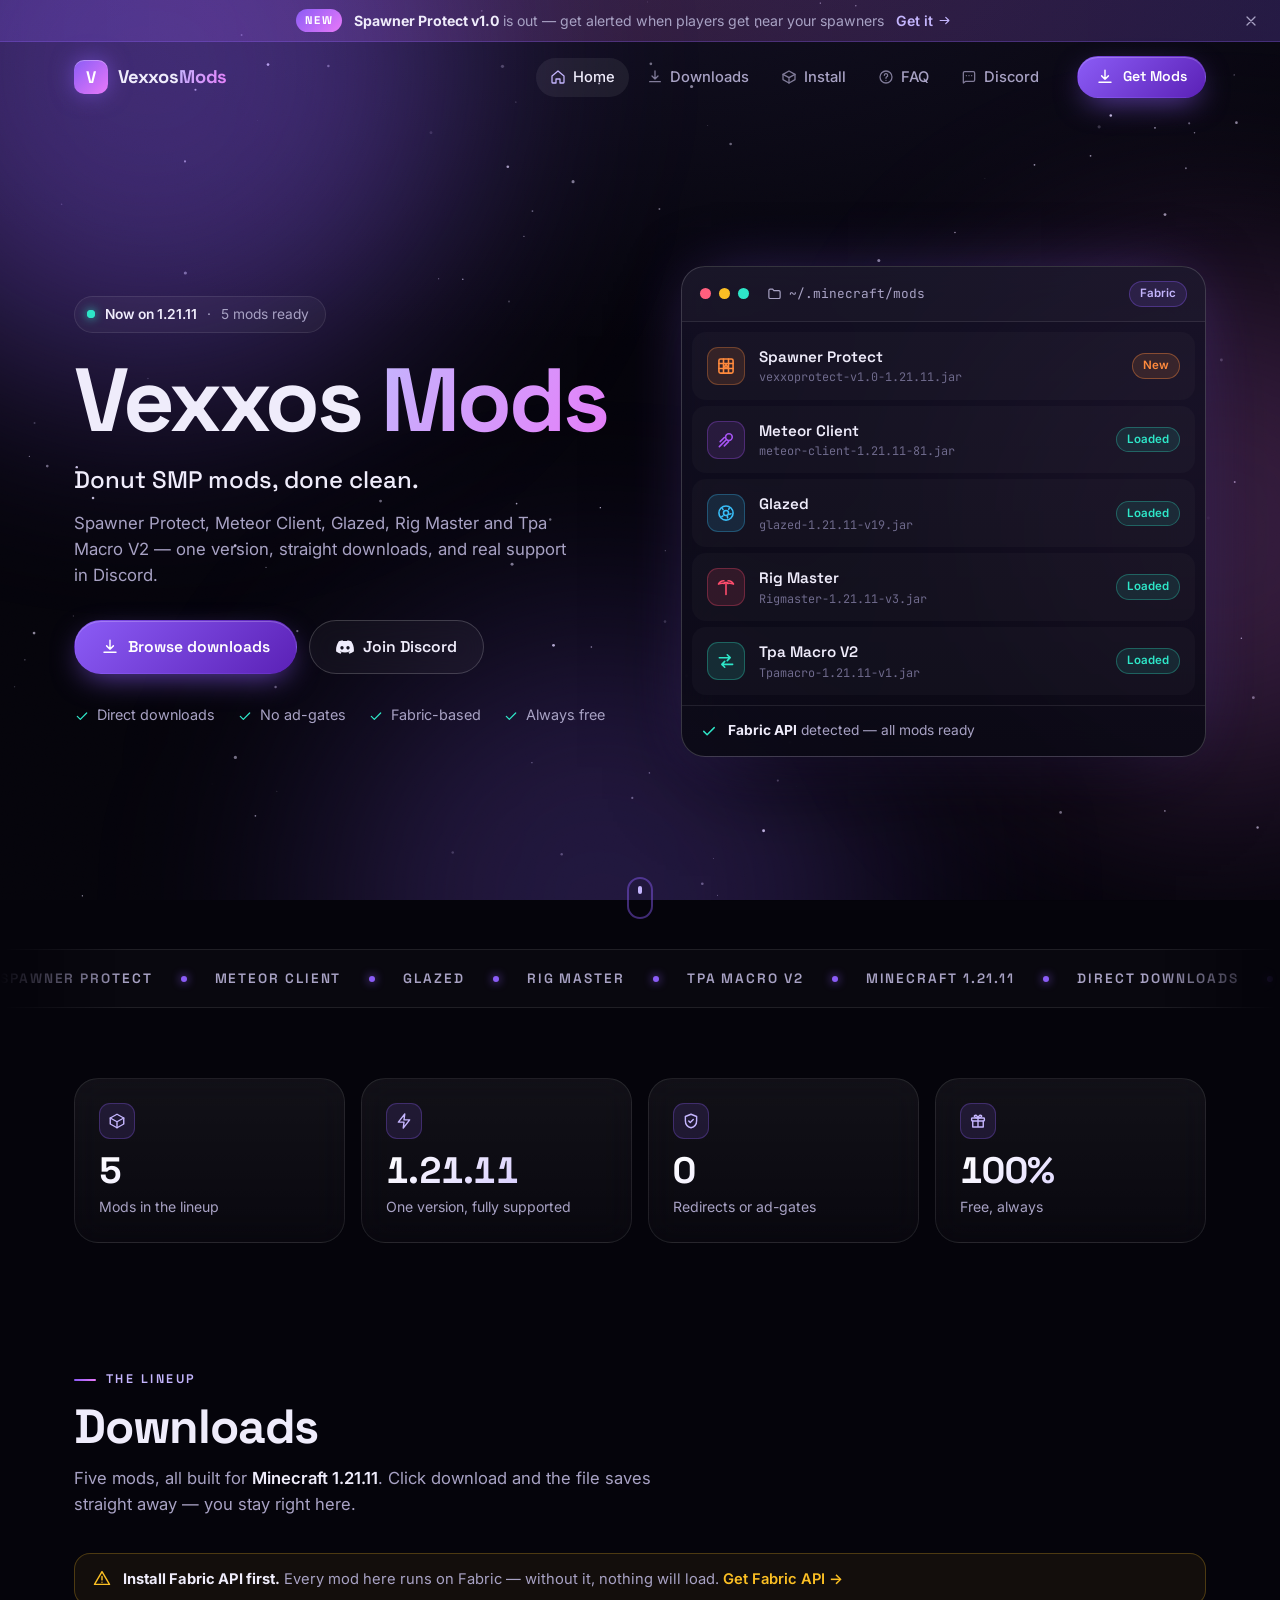
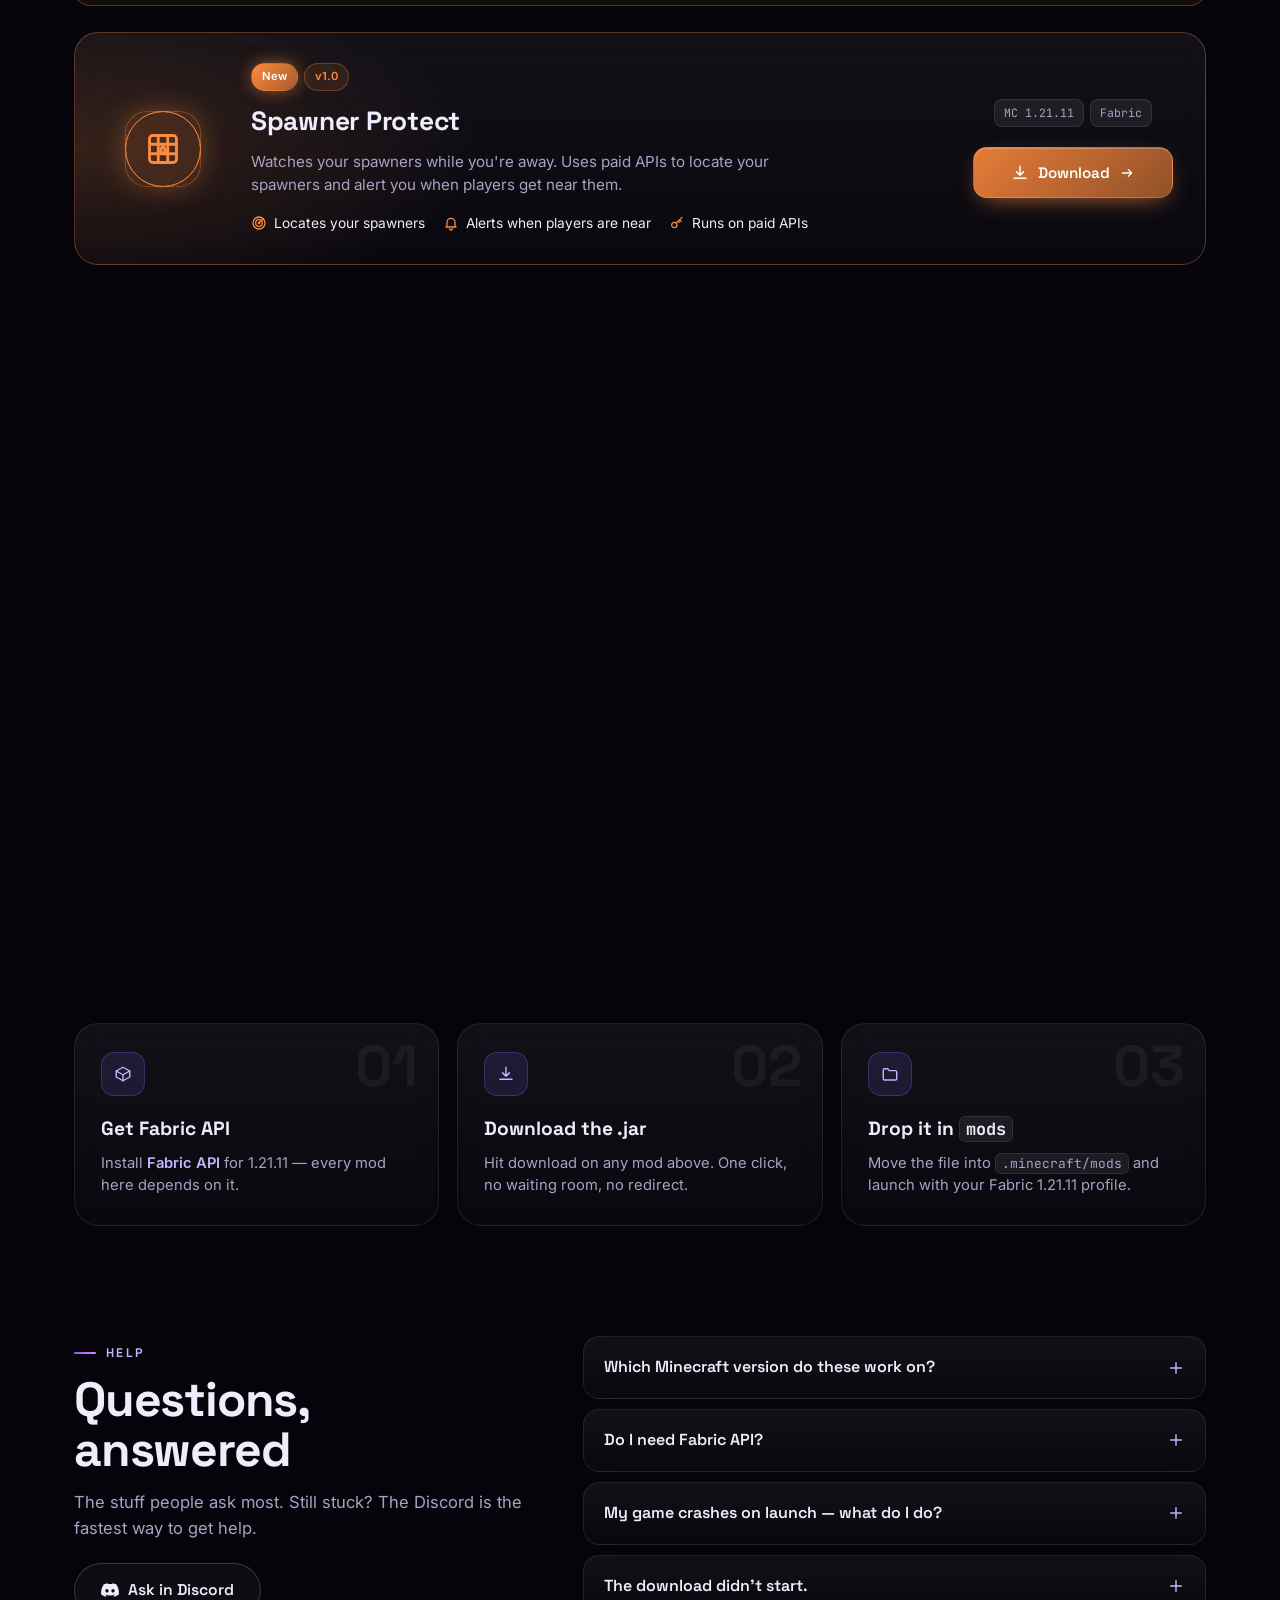
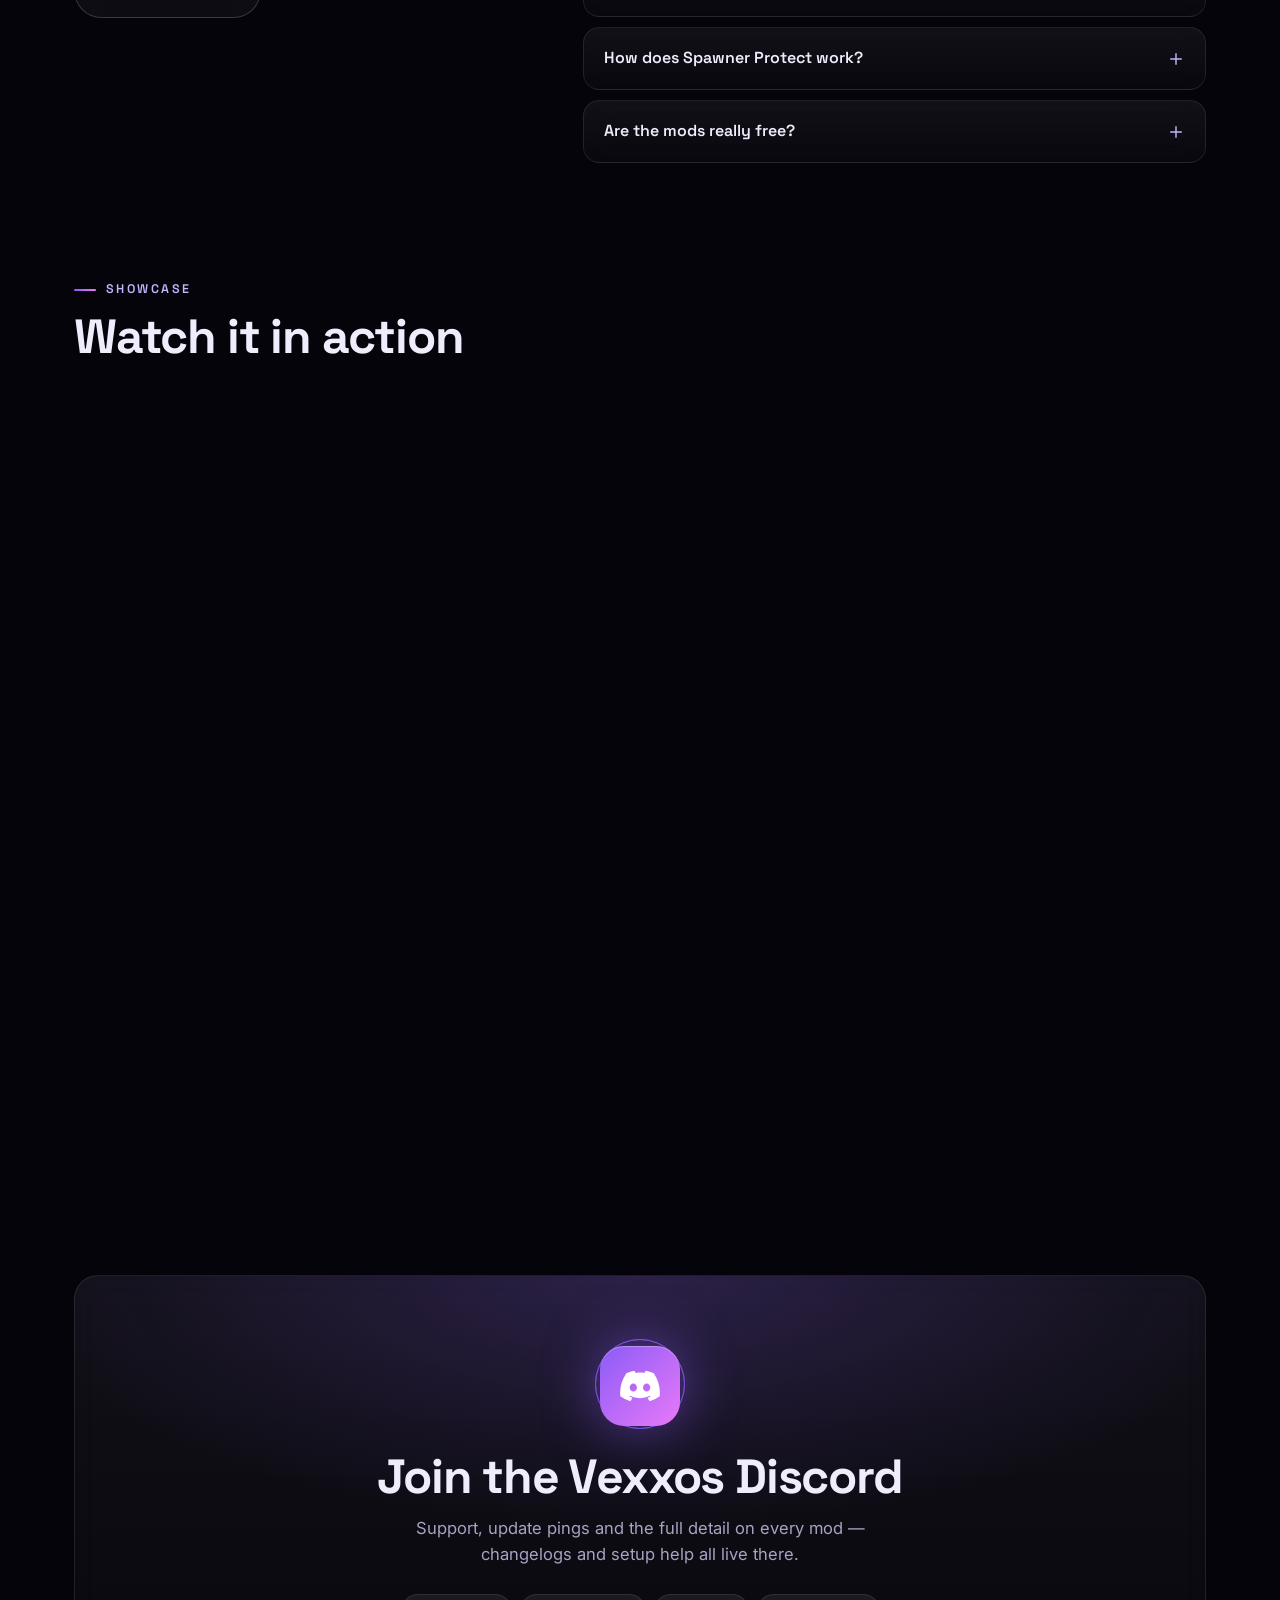
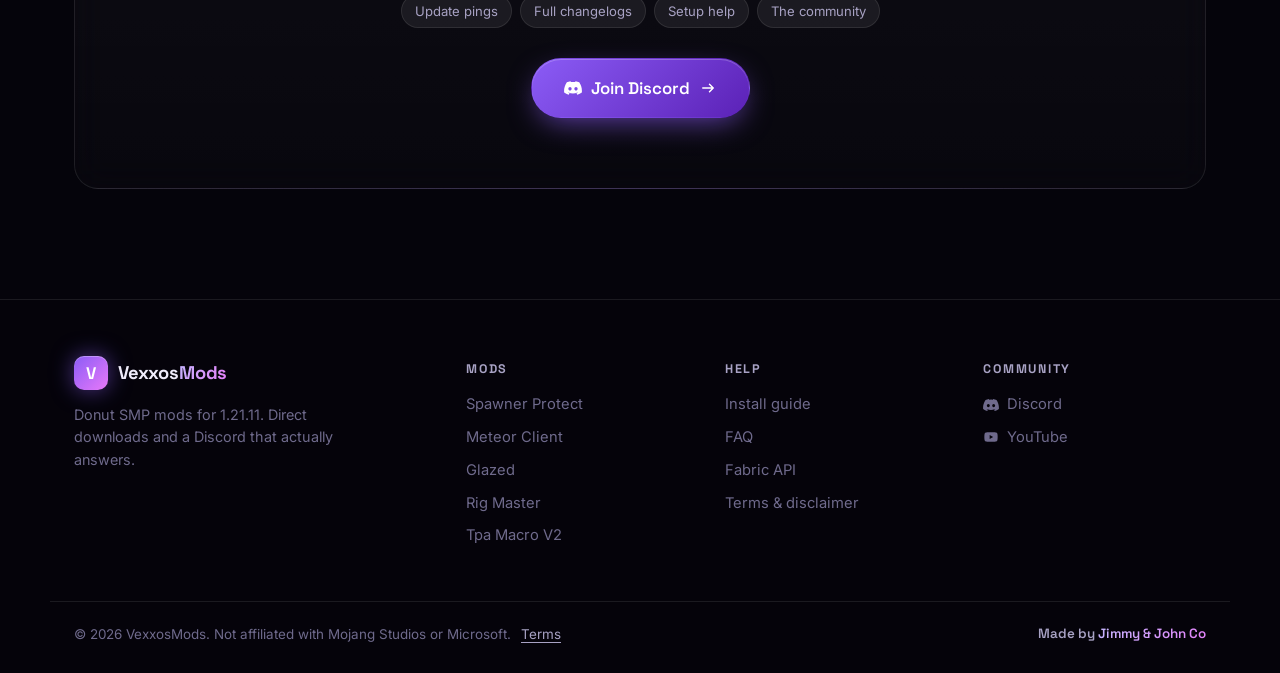
==== index.html @ 2dce4d20 "Add files via upload" ====
<!DOCTYPE html>
<html lang="en">
<head>
<meta charset="UTF-8">
<meta name="viewport" content="width=device-width, initial-scale=1.0">
<title>VexxosMods — Donut SMP Mods</title>
<meta name="description" content="VexxosMods — Donut SMP mods for Minecraft 1.21.11. Spawner Protect, Meteor Client, Glazed, Rig Master and Tpa Macro V2. Direct downloads, support in Discord.">
<meta name="theme-color" content="#8b5cf6">

<!-- Open Graph -->
<meta property="og:title" content="VexxosMods — Donut SMP Mods">
<meta property="og:description" content="Donut SMP mods for 1.21.11. Direct downloads, no redirects.">
<meta property="og:type" content="website">
<meta property="og:image" content="images/og-banner.png">

<!-- Twitter Card -->
<meta name="twitter:card" content="summary_large_image">
<meta name="twitter:title" content="VexxosMods — Donut SMP Mods">
<meta name="twitter:description" content="Donut SMP mods for 1.21.11. Direct downloads, no redirects.">
<meta name="twitter:image" content="images/og-banner.png">

<!-- Seasonal theme: set in the admin panel (saved to site-theme.js).
     "auto" = Halloween every October. Preview with ?theme=halloween or ?theme=default -->
<script src="site-theme.js"></script>
<script>
  (function () {
    var set = window.VX_THEME || 'auto';
    var t = new URLSearchParams(location.search).get('theme') || (set !== 'auto' ? set : '');
    var on = t ? t === 'halloween' : new Date().getMonth() === 9;
    if (on) document.documentElement.classList.add('halloween');
  })();
</script>

<link rel="icon" type="image/png" href="images/favicon.png">
<link rel="preconnect" href="https://fonts.googleapis.com">
<link rel="preconnect" href="https://fonts.gstatic.com" crossorigin>
<link href="https://fonts.googleapis.com/css2?family=Space+Grotesk:wght@500;600;700&family=Inter:wght@400;500;600&family=JetBrains+Mono:wght@400;500&display=swap" rel="stylesheet">
<link rel="stylesheet" href="style.css">
</head>
<body>

<!-- ============ Icon sprite (stroke icons, Zenex style) ============ -->
<svg xmlns="http://www.w3.org/2000/svg" style="display:none" aria-hidden="true">
  <symbol id="i-home" viewBox="0 0 24 24"><path d="M3 10.5 12 3l9 7.5V20a1 1 0 0 1-1 1h-5v-6H9v6H4a1 1 0 0 1-1-1v-9.5Z"/></symbol>
  <symbol id="i-download" viewBox="0 0 24 24"><path d="M12 3v12m0 0-4.5-4.5M12 15l4.5-4.5M4 19h16"/></symbol>
  <symbol id="i-play" viewBox="0 0 24 24"><rect x="2.5" y="5" width="19" height="14" rx="4"/><path d="m10 9 5 3-5 3V9Z"/></symbol>
  <symbol id="i-chat" viewBox="0 0 24 24"><path d="M7 18.5 3.5 21V6a2 2 0 0 1 2-2h13a2 2 0 0 1 2 2v10.5a2 2 0 0 1-2 2H7Z"/><path d="M8 10h.01M12 10h.01M16 10h.01"/></symbol>
  <symbol id="i-check" viewBox="0 0 24 24"><path d="m5 12.5 4.5 4.5L19 7.5"/></symbol>
  <symbol id="i-alert" viewBox="0 0 24 24"><path d="M12 3.5 2 20.5h20L12 3.5Z"/><path d="M12 10v4.5M12 17.5h.01"/></symbol>
  <symbol id="i-arrow" viewBox="0 0 24 24"><path d="M5 12h14m-5-5 5 5-5 5"/></symbol>
  <symbol id="i-up" viewBox="0 0 24 24"><path d="M12 19V5m-6 6 6-6 6 6"/></symbol>
  <symbol id="i-x" viewBox="0 0 24 24"><path d="M6 6l12 12M18 6 6 18"/></symbol>
  <symbol id="i-plus" viewBox="0 0 24 24"><path d="M12 5v14M5 12h14"/></symbol>
  <symbol id="i-help" viewBox="0 0 24 24"><circle cx="12" cy="12" r="9"/><path d="M9.5 9.5a2.5 2.5 0 1 1 3.5 2.3c-.6.3-1 .9-1 1.6v.6M12 17h.01"/></symbol>
  <symbol id="i-doc" viewBox="0 0 24 24"><path d="M14 3H7a2 2 0 0 0-2 2v14a2 2 0 0 0 2 2h10a2 2 0 0 0 2-2V8l-5-5Z"/><path d="M14 3v5h5M9 13h6M9 17h4"/></symbol>
  <symbol id="i-folder" viewBox="0 0 24 24"><path d="M3 7a2 2 0 0 1 2-2h4l2 2.5h8a2 2 0 0 1 2 2V18a2 2 0 0 1-2 2H5a2 2 0 0 1-2-2V7Z"/></symbol>
  <symbol id="i-box" viewBox="0 0 24 24"><path d="M21 8 12 3 3 8v8l9 5 9-5V8Z"/><path d="m3 8 9 5 9-5M12 13v8"/></symbol>
  <symbol id="i-bolt" viewBox="0 0 24 24"><path d="M13 2.5 4.5 13.5H12L11 21.5l8.5-11H12l1-8Z"/></symbol>
  <symbol id="i-shield" viewBox="0 0 24 24"><path d="M12 3 4.5 6v5.5c0 4.6 3.2 8.3 7.5 9.5 4.3-1.2 7.5-4.9 7.5-9.5V6L12 3Z"/><path d="m9 12 2 2 4-4"/></symbol>
  <symbol id="i-gift" viewBox="0 0 24 24"><rect x="3.5" y="8" width="17" height="4" rx="1"/><path d="M5 12v8h14v-8M12 8v12M12 8S10.5 3.5 8 4.5 9 8 12 8Zm0 0s1.5-4.5 4-3.5S15 8 12 8Z"/></symbol>
  <symbol id="i-radar" viewBox="0 0 24 24"><circle cx="12" cy="12" r="9"/><circle cx="12" cy="12" r="5"/><path d="M12 12 18.5 5.5"/><circle cx="12" cy="12" r="1"/></symbol>
  <symbol id="i-bell" viewBox="0 0 24 24"><path d="M6 16V11a6 6 0 1 1 12 0v5l1.5 2h-15L6 16Z"/><path d="M10 20.5a2 2 0 0 0 4 0"/></symbol>
  <symbol id="i-key" viewBox="0 0 24 24"><circle cx="8" cy="15" r="4"/><path d="m11 12 8.5-8.5M16 7l2.5 2.5M14 9l2 2"/></symbol>
  <symbol id="i-pumpkin" viewBox="0 0 24 24"><path d="M12 7c-4.5 0-8 2.9-8 6.8S7.5 20.5 12 20.5s8-2.8 8-6.7S16.5 7 12 7Z"/><path d="M12 7c-2 0-3 3-3 6.8s1 6.7 3 6.7 3-2.9 3-6.7S14 7 12 7Z"/><path d="M12 7V4.5C12 3.5 12.8 3 14 3"/></symbol>
  <symbol id="i-bat" viewBox="0 0 32 16"><path fill="currentColor" stroke="none" d="M16 4.2c.5-1.3 1.3-2.2 1.3-2.2l.4 2.3c2.6-1.6 6.6-2.2 10-1 1.5.5 2.8 1.4 4.3 2.7-2-.4-3.8 0-4.9 1.2-1-.8-2.4-1-3.6-.5-1 .4-1.6 1.3-1.8 2.4-1.4-1-3.2-1.2-4.6-.3-.5.3-.9.8-1.1 1.3-.2-.5-.6-1-1.1-1.3-1.4-.9-3.2-.7-4.6.3-.2-1.1-.8-2-1.8-2.4-1.2-.5-2.6-.3-3.6.5C4.8 6.8 3 6.4 1 6.8 2.5 5.5 3.8 4.6 5.3 4.1c3.4-1.2 7.4-.6 10 1l.4-2.3S15.5 2.9 16 4.2Z"/></symbol>
  <!-- Mod icons -->
  <symbol id="m-spawner" viewBox="0 0 24 24"><rect x="3.5" y="3.5" width="17" height="17" rx="2"/><path d="M3.5 9h17M3.5 15h17M9 3.5v17M15 3.5v17"/><path fill="currentColor" fill-opacity=".45" d="M12 10.3c1.2 1 1.6 1.9 1.6 2.6a1.6 1.6 0 0 1-3.2 0c0-.7.4-1.6 1.6-2.6Z"/></symbol>
  <symbol id="m-meteor" viewBox="0 0 24 24"><circle cx="15.5" cy="8.5" r="4"/><path d="M12.6 11.4 4 20M10 9 5 14M15 14l-5 5"/></symbol>
  <symbol id="m-glazed" viewBox="0 0 24 24"><circle cx="12" cy="12" r="8.5"/><circle cx="12" cy="12" r="3"/><path d="M7.5 6.5 8.5 8M16 6l-.8 1.6M18 13l-1.6.4M7 16.5l1.4-1M14 17.8l-.4-1.6"/></symbol>
  <symbol id="m-rig" viewBox="0 0 24 24"><path d="M14.5 4.5c3 0 5.5 1.7 6.5 4-2.2-1-4.6-1.3-7-.8M9.5 4.5c-3 0-5.5 1.7-6.5 4 2.2-1 4.6-1.3 7-.8"/><path d="M12 6.5V21"/><path d="M10 6.5h4"/></symbol>
  <symbol id="m-sword" viewBox="0 0 24 24"><path d="M14.5 3.5H20.5V9.5L10 20l-6-6L14.5 3.5Z"/><path d="m4 20 2-2M7.5 13.5l3 3"/></symbol>
  <symbol id="m-pickaxe" viewBox="0 0 24 24"><path d="M4.5 9C8 5 13.5 3.5 19 4.5 18 5.5 16.5 6 15 6.5"/><path d="M15 6.5 5 20.5M15 6.5c1 1.5 1.5 3 1.5 4.5"/></symbol>
  <symbol id="m-eye" viewBox="0 0 24 24"><path d="M2.5 12S6 5.5 12 5.5 21.5 12 21.5 12 18 18.5 12 18.5 2.5 12 2.5 12Z"/><circle cx="12" cy="12" r="3"/></symbol>
  <symbol id="m-star" viewBox="0 0 24 24"><path d="m12 3.5 2.6 5.3 5.9.9-4.3 4.1 1 5.8L12 16.9l-5.2 2.7 1-5.8L3.5 9.7l5.9-.9L12 3.5Z"/></symbol>
  <symbol id="m-box" viewBox="0 0 24 24"><path d="M21 8 12 3 3 8v8l9 5 9-5V8Z"/><path d="m3 8 9 5 9-5M12 13v8"/></symbol>
  <symbol id="m-bolt" viewBox="0 0 24 24"><path d="M13 2.5 4.5 13.5H12L11 21.5l8.5-11H12l1-8Z"/></symbol>
  <symbol id="m-shield" viewBox="0 0 24 24"><path d="M12 3 4.5 6v5.5c0 4.6 3.2 8.3 7.5 9.5 4.3-1.2 7.5-4.9 7.5-9.5V6L12 3Z"/></symbol>
  <symbol id="m-map" viewBox="0 0 24 24"><path d="M9 4 3.5 6v14L9 18l6 2 5.5-2V4L15 6 9 4Z"/><path d="M9 4v14M15 6v14"/></symbol>
  <symbol id="m-tpa" viewBox="0 0 24 24"><path d="M4 8h13m0 0-3.5-3.5M17 8l-3.5 3.5M20 16H7m0 0 3.5-3.5M7 16l3.5 3.5"/></symbol>
  <!-- Brand -->
  <symbol id="b-discord" viewBox="0 0 24 24"><path fill="currentColor" stroke="none" d="M20.3 4.4a19.8 19.8 0 0 0-4.9-1.5l-.6 1.2a18.3 18.3 0 0 0-5.5 0L8.7 2.9a19.7 19.7 0 0 0-4.9 1.5C.7 9 -.2 13.6.2 18.1a19.9 19.9 0 0 0 6 3c.5-.6.9-1.3 1.2-2a13 13 0 0 1-1.9-.9l.4-.3a14.2 14.2 0 0 0 12.1 0l.4.3c-.6.4-1.2.7-1.9.9.4.7.8 1.4 1.3 2a19.8 19.8 0 0 0 6-3c.5-5.2-.9-9.7-3.5-13.7ZM8 15.3c-1.2 0-2.2-1.1-2.2-2.4s1-2.4 2.2-2.4 2.2 1.1 2.2 2.4-1 2.4-2.2 2.4Zm8 0c-1.2 0-2.2-1.1-2.2-2.4s1-2.4 2.2-2.4 2.2 1.1 2.2 2.4-1 2.4-2.2 2.4Z"/></symbol>
  <symbol id="b-youtube" viewBox="0 0 24 24"><path fill="currentColor" stroke="none" d="M21.6 7.2a2.5 2.5 0 0 0-1.8-1.8C18.2 5 12 5 12 5s-6.2 0-7.8.4A2.5 2.5 0 0 0 2.4 7.2 26 26 0 0 0 2 12a26 26 0 0 0 .4 4.8 2.5 2.5 0 0 0 1.8 1.8C5.8 19 12 19 12 19s6.2 0 7.8-.4a2.5 2.5 0 0 0 1.8-1.8A26 26 0 0 0 22 12a26 26 0 0 0-.4-4.8ZM10 15V9l5.2 3L10 15Z"/></symbol>
</svg>

<a class="skip-link" href="#main">Skip to content</a>

<!-- Background -->
<div class="bg" aria-hidden="true">
  <canvas id="stars"></canvas>
  <div class="aurora a1"></div>
  <div class="aurora a2"></div>
  <div class="aurora a3"></div>
  <div class="grain"></div>
</div>

<!-- Halloween: flying bats (only shown in October) -->
<div class="bats hw-only" aria-hidden="true">
  <svg class="bat b1"><use href="#i-bat"/></svg>
  <svg class="bat b2"><use href="#i-bat"/></svg>
  <svg class="bat b3"><use href="#i-bat"/></svg>
  <svg class="bat b4"><use href="#i-bat"/></svg>
  <svg class="bat b5"><use href="#i-bat"/></svg>
</div>

<!-- Announcement bar (edit the text, and change data-id when you post a new one) -->
<div class="announce" id="announce" data-id="spawner-protect-v1">
  <div class="announce-inner">
    <span class="announce-tag"><svg class="ic hw-only"><use href="#i-pumpkin"/></svg><span id="announce-tag">New</span></span>
    <span class="announce-text"><b id="announce-title">Spawner Protect v1.0</b> <span id="announce-main">is out</span><span class="announce-more" id="announce-more"> — get alerted when players get near your spawners</span></span>
    <a href="#spawner-protect" class="announce-link" id="announce-link"><span id="announce-link-text">Get it</span><svg class="ic"><use href="#i-arrow"/></svg></a>
  </div>
  <button class="announce-close" id="announce-close" aria-label="Dismiss announcement"><svg class="ic"><use href="#i-x"/></svg></button>
</div>

<!-- Navbar -->
<header class="nav" id="nav">
  <div class="nav-inner">
    <a href="#home" class="brand" id="brand" aria-label="VexxosMods home">
      <span class="brand-mark">V</span>
      <span class="brand-name">Vexxos<span class="grad">Mods</span></span>
    </a>

    <nav class="nav-links" id="nav-links" aria-label="Primary">
      <a href="#home"><svg class="ic"><use href="#i-home"/></svg>Home</a>
      <a href="#downloads"><svg class="ic"><use href="#i-download"/></svg>Downloads</a>
      <a href="#install"><svg class="ic"><use href="#i-box"/></svg>Install</a>
      <a href="#faq"><svg class="ic"><use href="#i-help"/></svg>FAQ</a>
      <a href="#discord"><svg class="ic"><use href="#i-chat"/></svg>Discord</a>
    </nav>

    <a href="#downloads" class="btn btn-primary btn-sm nav-cta">
      <svg class="ic"><use href="#i-download"/></svg><span>Get Mods</span>
    </a>

    <button class="nav-toggle" id="nav-toggle" aria-label="Open menu" aria-expanded="false" aria-controls="nav-links">
      <span></span><span></span><span></span>
    </button>
  </div>
</header>

<main id="main">

  <!-- ============ Hero ============ -->
  <section class="hero" id="home">
    <!-- Halloween cobweb -->
    <svg class="web hw-only" viewBox="0 0 200 200" aria-hidden="true">
      <path d="M0 0 200 60M0 0 170 130M0 0 120 180M0 0 50 200"/>
      <path d="M40 12Q30 28 34 38Q22 48 16 34Q8 46 0 44"/>
      <path d="M86 26Q66 54 70 78Q46 96 34 74Q18 92 0 88"/>
      <path d="M136 41Q104 80 108 118Q72 140 54 112Q28 138 0 132"/>
      <path d="M180 54Q140 106 146 156Q98 186 74 150Q38 186 0 176"/>
    </svg>

    <div class="wrap hero-grid">
      <div class="hero-copy">
        <p class="pill reveal">
          <span class="ping no-hw"></span><svg class="ic hw-only pill-pumpkin"><use href="#i-pumpkin"/></svg>
          <strong>Now on 1.21.11</strong> · <span class="no-hw">5 mods ready</span><span class="hw-only">spooky season edition</span>
        </p>
        <h1 class="hero-title reveal" data-delay="1">Vexxos <span class="grad shimmer">Mods</span></h1>
        <p class="hero-sub reveal" data-delay="2">Donut SMP mods, done clean.</p>
        <p class="hero-lead reveal" data-delay="3"><span id="hero-mods">Spawner Protect, Meteor Client, Glazed, Rig Master and Tpa Macro V2</span> — one version, straight downloads, and real support in Discord.</p>
        <div class="hero-actions reveal" data-delay="4">
          <a href="#downloads" class="btn btn-primary"><svg class="ic"><use href="#i-download"/></svg><span>Browse downloads</span></a>
          <a href="#discord" class="btn btn-ghost"><svg class="ic"><use href="#b-discord"/></svg><span>Join Discord</span></a>
        </div>
        <ul class="hero-checks reveal" data-delay="5">
          <li><svg class="ic"><use href="#i-check"/></svg>Direct downloads</li>
          <li><svg class="ic"><use href="#i-check"/></svg>No ad-gates</li>
          <li><svg class="ic"><use href="#i-check"/></svg>Fabric-based</li>
          <li><svg class="ic"><use href="#i-check"/></svg>Always free</li>
        </ul>
      </div>

      <!-- Floating mod-manager panel -->
      <div class="panel reveal" data-delay="3" aria-hidden="true">
        <div class="panel-bar">
          <span class="dot d1"></span><span class="dot d2"></span><span class="dot d3"></span>
          <span class="panel-path"><svg class="ic"><use href="#i-folder"/></svg>~/.minecraft/mods</span>
          <span class="panel-tag">Fabric</span>
        </div>
        <div class="panel-rows" id="panel-rows">
          <div class="row" style="--acc: var(--spawner-rgb)"><span class="row-ic"><svg><use href="#m-spawner"/></svg></span><span class="row-txt"><b>Spawner Protect</b><small>vexxoprotect-v1.0-1.21.11.jar</small></span><span class="row-state new">New</span></div>
          <div class="row" style="--acc: var(--meteor-rgb)"><span class="row-ic"><svg><use href="#m-meteor"/></svg></span><span class="row-txt"><b>Meteor Client</b><small>meteor-client-1.21.11-81.jar</small></span><span class="row-state">Loaded</span></div>
          <div class="row" style="--acc: var(--glazed-rgb)"><span class="row-ic"><svg><use href="#m-glazed"/></svg></span><span class="row-txt"><b>Glazed</b><small>glazed-1.21.11-v19.jar</small></span><span class="row-state">Loaded</span></div>
          <div class="row" style="--acc: var(--rig-rgb)"><span class="row-ic"><svg><use href="#m-rig"/></svg></span><span class="row-txt"><b>Rig Master</b><small>Rigmaster-1.21.11-v3.jar</small></span><span class="row-state">Loaded</span></div>
          <div class="row" style="--acc: var(--tpa-rgb)"><span class="row-ic"><svg><use href="#m-tpa"/></svg></span><span class="row-txt"><b>Tpa Macro V2</b><small>Tpamacro-1.21.11-v1.jar</small></span><span class="row-state">Loaded</span></div>
        </div>
        <div class="panel-foot"><svg class="ic"><use href="#i-check"/></svg><span><b>Fabric API</b> detected — all mods ready</span></div>
      </div>
    </div>
    <a href="#downloads" class="scroll-cue" aria-label="Scroll to downloads"><span></span></a>
  </section>

  <!-- ============ Marquee ============ -->
  <div class="marquee" aria-hidden="true">
    <div class="marquee-track" id="marquee-track">
      <span>Spawner Protect</span><span>Meteor Client</span><span>Glazed</span><span>Rig Master</span><span>Tpa Macro V2</span><span>Minecraft 1.21.11</span><span>Direct Downloads</span><span>No Redirects</span><span>Donut SMP</span><span>Always Free</span>
      <span>Spawner Protect</span><span>Meteor Client</span><span>Glazed</span><span>Rig Master</span><span>Tpa Macro V2</span><span>Minecraft 1.21.11</span><span>Direct Downloads</span><span>No Redirects</span><span>Donut SMP</span><span>Always Free</span>
    </div>
  </div>

  <!-- ============ Stats ============ -->
  <section class="stats">
    <div class="wrap stat-grid">
      <div class="stat card reveal"><span class="stat-ic"><svg class="ic"><use href="#i-box"/></svg></span><b class="stat-num" id="stat-mods" data-count="5">5</b><span class="stat-label">Mods in the lineup</span></div>
      <div class="stat card reveal" data-delay="1"><span class="stat-ic"><svg class="ic"><use href="#i-bolt"/></svg></span><b class="stat-num">1.21.11</b><span class="stat-label">One version, fully supported</span></div>
      <div class="stat card reveal" data-delay="2"><span class="stat-ic"><svg class="ic"><use href="#i-shield"/></svg></span><b class="stat-num" data-count="0">0</b><span class="stat-label">Redirects or ad-gates</span></div>
      <div class="stat card reveal" data-delay="3"><span class="stat-ic"><svg class="ic"><use href="#i-gift"/></svg></span><b class="stat-num" data-count="100" data-suffix="%">100%</b><span class="stat-label">Free, always</span></div>
    </div>
  </section>

  <!-- ============ Downloads ============ -->
  <section class="section" id="downloads">
    <div class="wrap">
      <div class="head reveal">
        <p class="eyebrow">The lineup</p>
        <h2 class="title">Downloads</h2>
        <p class="lead"><span id="dl-count">Five</span> mods, all built for <b>Minecraft 1.21.11</b>. Click download and the file saves straight away — you stay right here.</p>
      </div>

      <div class="notice reveal">
        <svg class="ic"><use href="#i-alert"/></svg>
        <span><b>Install Fabric API first.</b> Every mod here runs on Fabric — without it, nothing will load. <a href="https://modrinth.com/mod/fabric-api" target="_blank" rel="noopener">Get Fabric API →</a></span>
      </div>

      <div id="featured-slot">
      <!-- Spawner Protect (featured) -->
      <article class="mod card feature reveal" id="spawner-protect" style="--acc: var(--spawner-rgb)">
        <div class="feature-ic-wrap" aria-hidden="true">
          <span class="radar"><span></span><span></span><span></span></span>
          <span class="mod-ic feature-ic"><svg><use href="#m-spawner"/></svg></span>
        </div>
        <div class="feature-body">
          <div class="feature-badges"><span class="badge badge-new">New</span><span class="badge">v1.0</span></div>
          <h3>Spawner Protect</h3>
          <p>Watches your spawners while you're away. Uses paid APIs to locate your spawners and alert you when players get near them.</p>
          <ul class="feature-list">
            <li><svg class="ic"><use href="#i-radar"/></svg>Locates your spawners</li>
            <li><svg class="ic"><use href="#i-bell"/></svg>Alerts when players are near</li>
            <li><svg class="ic"><use href="#i-key"/></svg>Runs on paid APIs</li>
          </ul>
        </div>
        <div class="feature-side">
          <div class="tags"><span>MC 1.21.11</span><span>Fabric</span></div>
          <a class="dl" href="https://www.dropbox.com/scl/fi/wasfvtzata7utzyzxmlu3/vexxoprotect-v1.0-1.21.11.jar?rlkey=9xs8bwbv707f8peqajdpmbap5&amp;st=vvc6wpwk&amp;dl=1" rel="noreferrer" data-mod="Spawner Protect">
            <svg class="ic"><use href="#i-download"/></svg><span>Download</span><svg class="ic arr"><use href="#i-arrow"/></svg>
          </a>
        </div>
      </article>

      </div>

      <div class="mods" id="mods-grid">

        <!-- Meteor Client -->
        <article class="mod card reveal" style="--acc: var(--meteor-rgb)">
          <div class="mod-top">
            <span class="mod-ic"><svg><use href="#m-meteor"/></svg></span>
            <span class="badge">Flagship</span>
          </div>
          <h3>Meteor Client</h3>
          <p>The main client. Full feature set, and the base everything else here is built around.</p>
          <div class="tags"><span>MC 1.21.11</span><span>Fabric</span></div>
          <p class="mod-note"><svg class="ic"><use href="#i-alert"/></svg>Install Glazed alongside Meteor Client for full compatibility.</p>
          <a class="dl" href="https://www.dropbox.com/scl/fi/ax6maw2kvllba3r9j7a7y/meteor-client-1.21.11-81.jar?rlkey=sip03dt7k66tujsoziey7qn7u&amp;st=uso3f85u&amp;dl=1" rel="noreferrer" data-mod="Meteor Client">
            <svg class="ic"><use href="#i-download"/></svg><span>Download</span><svg class="ic arr"><use href="#i-arrow"/></svg>
          </a>
        </article>

        <!-- Glazed -->
        <article class="mod card reveal" data-delay="1" style="--acc: var(--glazed-rgb)">
          <div class="mod-top">
            <span class="mod-ic"><svg><use href="#m-glazed"/></svg></span>
            <span class="badge">Pairs with Meteor</span>
          </div>
          <h3>Glazed</h3>
          <p>Built to run with Meteor Client. Changelog and setup notes are posted in the Discord.</p>
          <div class="tags"><span>MC 1.21.11</span><span>Fabric</span></div>
          <p class="mod-note"><svg class="ic"><use href="#i-alert"/></svg>Requires Meteor Client to work.</p>
          <a class="dl" href="https://www.dropbox.com/scl/fi/yz4hsqtvywh6dlm02gxhm/glazed-1.21.11-v19.jar?rlkey=e8k75doltynjky510i5foi1ic&amp;st=dsac869b&amp;dl=1" rel="noreferrer" data-mod="Glazed">
            <svg class="ic"><use href="#i-download"/></svg><span>Download</span><svg class="ic arr"><use href="#i-arrow"/></svg>
          </a>
        </article>

        <!-- Rig Master -->
        <article class="mod card reveal" data-delay="2" style="--acc: var(--rig-rgb)">
          <div class="mod-top">
            <span class="mod-ic"><svg><use href="#m-rig"/></svg></span>
          </div>
          <h3>Rig Master</h3>
          <p>Join the Discord for the full breakdown — details, changelog and support all live there.</p>
          <div class="tags"><span>MC 1.21.11</span><span>Fabric</span></div>
          <a class="dl" href="https://www.dropbox.com/scl/fi/fdpmxw7pflp3jlc7d1cr0/Rigmaster-1.21.11-v3.jar?rlkey=djrj0mpd18972i6rjxy5n0g91&amp;st=vf81p97f&amp;dl=1" rel="noreferrer" data-mod="Rig Master">
            <svg class="ic"><use href="#i-download"/></svg><span>Download</span><svg class="ic arr"><use href="#i-arrow"/></svg>
          </a>
        </article>

        <!-- Tpa Macro V2 -->
        <article class="mod card reveal" data-delay="3" style="--acc: var(--tpa-rgb)">
          <div class="mod-top">
            <span class="mod-ic"><svg><use href="#m-tpa"/></svg></span>
            <span class="badge">V2</span>
          </div>
          <h3>Tpa Macro V2</h3>
          <p>The latest version. Rundown and support are posted in the Discord.</p>
          <div class="tags"><span>MC 1.21.11</span><span>Fabric</span></div>
          <a class="dl" href="https://www.dropbox.com/scl/fi/ulic244mj2yqvvvx3o5vt/Tpamacro-1.21.11-v1.jar?rlkey=85gtrjpvulhgsd728tcmcm9t1&amp;st=9cljpe86&amp;dl=1" rel="noreferrer" data-mod="Tpa Macro V2">
            <svg class="ic"><use href="#i-download"/></svg><span>Download</span><svg class="ic arr"><use href="#i-arrow"/></svg>
          </a>
        </article>

      </div>
    </div>
  </section>

  <!-- ============ Install ============ -->
  <section class="section" id="install">
    <div class="wrap">
      <div class="head reveal">
        <p class="eyebrow">Quick start</p>
        <h2 class="title">Installed in three steps</h2>
        <p class="lead">Same process for every mod. If you've dropped a file into a folder before, you already know how.</p>
      </div>
      <ol class="steps">
        <li class="step card reveal">
          <span class="step-num">01</span>
          <span class="step-ic"><svg class="ic"><use href="#i-box"/></svg></span>
          <h3>Get Fabric API</h3>
          <p>Install <a href="https://modrinth.com/mod/fabric-api" target="_blank" rel="noopener">Fabric API</a> for 1.21.11 — every mod here depends on it.</p>
        </li>
        <li class="step card reveal" data-delay="1">
          <span class="step-num">02</span>
          <span class="step-ic"><svg class="ic"><use href="#i-download"/></svg></span>
          <h3>Download the .jar</h3>
          <p>Hit download on any mod above. One click, no waiting room, no redirect.</p>
        </li>
        <li class="step card reveal" data-delay="2">
          <span class="step-num">03</span>
          <span class="step-ic"><svg class="ic"><use href="#i-folder"/></svg></span>
          <h3>Drop it in <code>mods</code></h3>
          <p>Move the file into <code>.minecraft/mods</code> and launch with your Fabric 1.21.11 profile.</p>
        </li>
      </ol>
    </div>
  </section>

  <!-- ============ FAQ ============ -->
  <section class="section" id="faq">
    <div class="wrap faq-grid">
      <div class="head reveal">
        <p class="eyebrow">Help</p>
        <h2 class="title">Questions, answered</h2>
        <p class="lead">The stuff people ask most. Still stuck? The Discord is the fastest way to get help.</p>
        <a class="btn btn-ghost faq-cta" href="https://discord.gg/nPXXyXWXZS" target="_blank" rel="noopener"><svg class="ic"><use href="#b-discord"/></svg><span>Ask in Discord</span></a>
      </div>
      <div class="faq">
        <details class="qa card reveal">
          <summary>Which Minecraft version do these work on?<svg class="ic"><use href="#i-plus"/></svg></summary>
          <div class="qa-body"><p>Every mod here is built for <b>1.21.11</b> only. Make sure your launcher profile is Fabric on 1.21.11 — other versions won't load them.</p></div>
        </details>
        <details class="qa card reveal" data-delay="1">
          <summary>Do I need Fabric API?<svg class="ic"><use href="#i-plus"/></svg></summary>
          <div class="qa-body"><p>Yes. Install the Fabric loader for 1.21.11, then put <a href="https://modrinth.com/mod/fabric-api" target="_blank" rel="noopener">Fabric API</a> in your <code>mods</code> folder alongside the mods.</p></div>
        </details>
        <details class="qa card reveal" data-delay="2">
          <summary>My game crashes on launch — what do I do?<svg class="ic"><use href="#i-plus"/></svg></summary>
          <div class="qa-body"><p>Check you're on Fabric 1.21.11 with Fabric API installed, remove any older copies of the same mod, and remember Glazed needs Meteor Client. If it still crashes, post your crash log in the Discord.</p></div>
        </details>
        <details class="qa card reveal" data-delay="3">
          <summary>The download didn't start.<svg class="ic"><use href="#i-plus"/></svg></summary>
          <div class="qa-body"><p>Try the button again. If your browser says the file "can harm your device", that's a standard warning for <code>.jar</code> files — open your downloads list and click <b>Keep</b>.</p></div>
        </details>
        <details class="qa card reveal" data-delay="4">
          <summary>How does Spawner Protect work?<svg class="ic"><use href="#i-plus"/></svg></summary>
          <div class="qa-body"><p>It uses paid APIs to locate your spawners and alerts you when players get near them. Setup notes and support are in the Discord.</p></div>
        </details>
        <details class="qa card reveal" data-delay="5">
          <summary>Are the mods really free?<svg class="ic"><use href="#i-plus"/></svg></summary>
          <div class="qa-body"><p>Yes — no paywalls, no keys, no ad-gates. Just click download.</p></div>
        </details>
      </div>
    </div>
  </section>

  <!-- ============ Video ============ -->
  <section class="section" id="video">
    <div class="wrap">
      <div class="head reveal">
        <p class="eyebrow">Showcase</p>
        <h2 class="title">Watch it in action</h2>
      </div>
      <div class="video card reveal">
        <div class="video-wrap">
          <iframe src="https://www.youtube.com/embed/SU9xgJObvtQ" title="VexxosMods showcase video" loading="lazy"
            allow="accelerometer; autoplay; clipboard-write; encrypted-media; gyroscope; picture-in-picture" allowfullscreen></iframe>
        </div>
      </div>
      <div class="sub card reveal">
        <span class="sub-ic"><svg class="ic"><use href="#b-youtube"/></svg></span>
        <div class="sub-txt">
          <h3>Never miss a mod drop</h3>
          <p>Showcases, changelogs and every new release on YouTube.</p>
        </div>
        <a class="btn btn-ghost" href="https://youtu.be/SU9xgJObvtQ" target="_blank" rel="noopener"><svg class="ic"><use href="#b-youtube"/></svg><span>Watch on YouTube</span></a>
      </div>
    </div>
  </section>

  <!-- ============ Discord ============ -->
  <section class="section" id="discord">
    <div class="wrap">
      <div class="discord card reveal">
        <div class="discord-rings" aria-hidden="true"><span></span><span></span><span></span></div>
        <span class="discord-ic"><svg><use href="#b-discord"/></svg></span>
        <h2 class="title">Join the Vexxos Discord</h2>
        <p class="lead">Support, update pings and the full detail on every mod — changelogs and setup help all live there.</p>
        <ul class="chips">
          <li>Update pings</li><li>Full changelogs</li><li>Setup help</li><li>The community</li>
        </ul>
        <a class="btn btn-primary btn-lg" href="https://discord.gg/nPXXyXWXZS" target="_blank" rel="noopener">
          <svg class="ic"><use href="#b-discord"/></svg><span>Join Discord</span><svg class="ic"><use href="#i-arrow"/></svg>
        </a>
      </div>
    </div>
  </section>

</main>

<!-- ============ Footer ============ -->
<footer class="footer">
  <div class="wrap footer-grid">
    <div class="footer-brand">
      <a href="#home" class="brand"><span class="brand-mark">V</span><span class="brand-name">Vexxos<span class="grad">Mods</span></span></a>
      <p>Donut SMP mods for 1.21.11. Direct downloads and a Discord that actually answers.</p>
    </div>
    <div class="footer-col">
      <h4>Mods</h4>
      <div id="footer-mods">
      <a href="#spawner-protect">Spawner Protect</a>
      <a href="#downloads">Meteor Client</a>
      <a href="#downloads">Glazed</a>
      <a href="#downloads">Rig Master</a>
      <a href="#downloads">Tpa Macro V2</a>
      </div>
    </div>
    <div class="footer-col">
      <h4>Help</h4>
      <a href="#install">Install guide</a>
      <a href="#faq">FAQ</a>
      <a href="https://modrinth.com/mod/fabric-api" target="_blank" rel="noopener">Fabric API</a>
      <a href="terms.html">Terms &amp; disclaimer</a>
    </div>
    <div class="footer-col">
      <h4>Community</h4>
      <a href="https://discord.gg/nPXXyXWXZS" target="_blank" rel="noopener"><svg class="ic"><use href="#b-discord"/></svg>Discord</a>
      <a href="https://youtu.be/SU9xgJObvtQ" target="_blank" rel="noopener"><svg class="ic"><use href="#b-youtube"/></svg>YouTube</a>
    </div>
  </div>
  <div class="wrap footer-bottom">
    <p>&copy; <span id="year"></span> VexxosMods. Not affiliated with Mojang Studios or Microsoft. <a href="terms.html">Terms</a></p>
    <p class="madeby">Made by <span class="grad">Jimmy &amp; John Co</span></p>
  </div>
</footer>

<!-- Back to top (with scroll progress ring) -->
<button class="totop" id="totop" aria-label="Back to top">
  <svg class="totop-ring" viewBox="0 0 48 48" aria-hidden="true"><circle cx="24" cy="24" r="21"/><circle class="totop-bar" id="totop-bar" cx="24" cy="24" r="21"/></svg>
  <svg class="ic"><use href="#i-up"/></svg>
</button>

<!-- Mobile sticky download bar -->
<div class="mbar" id="mbar">
  <span class="mbar-txt"><b id="mbar-count">5 mods</b> · Minecraft 1.21.11</span>
  <a href="#downloads" class="btn btn-primary btn-sm"><svg class="ic"><use href="#i-download"/></svg><span>Get mods</span></a>
</div>

<!-- Toast -->
<div class="toast" id="toast" role="status" aria-live="polite">
  <span class="toast-ic"><svg class="ic"><use href="#i-check"/></svg></span>
  <span><b id="toast-title">Download started</b><small id="toast-sub"></small></span>
</div>

<script src="script.js"></script>
</body>
</html>
---- style.css ----
/* =========================================================
   VexxosMods — Stylesheet
   Aurora glass theme (Zenex-style), Vexxos violet + pink
   Made by Jimmy & John Co
   ========================================================= */

:root {
  /* Ink surfaces */
  --ink-900: #05040b;
  --ink-800: #08070f;
  --ink-700: #0d0b18;
  --ink-600: #131024;

  /* Glass */
  --glass: rgba(255, 255, 255, 0.04);
  --glass-2: rgba(255, 255, 255, 0.065);
  --hairline: rgba(255, 255, 255, 0.09);
  --hairline-bright: rgba(255, 255, 255, 0.18);

  /* Brand: Vexxos violet + pink */
  --violet: #8b5cf6;
  --violet-soft: #c4b5fd;
  --violet-deep: #5b21b6;
  --violet-rgb: 139, 92, 246;
  --pink: #e879f9;
  --pink-rgb: 232, 121, 249;

  /* Signal */
  --aqua: #2ee6c8;
  --aqua-rgb: 46, 230, 200;
  --amber: #fbbf24;
  --amber-rgb: 251, 191, 36;

  /* Text */
  --text: #efecfb;
  --text-dim: #a8a2c4;
  --text-faint: #6f6a8c;

  /* Per-mod accents */
  --meteor-rgb: 168, 85, 247;
  --glazed-rgb: 56, 189, 248;
  --rig-rgb: 255, 77, 109;
  --tpa-rgb: 46, 230, 200;
  --spawner-rgb: 255, 138, 61;

  /* Type */
  --f-display: 'Space Grotesk', system-ui, sans-serif;
  --f-body: 'Inter', system-ui, -apple-system, sans-serif;
  --f-mono: 'JetBrains Mono', ui-monospace, Menlo, monospace;

  /* Layout */
  --max: 1180px;
  --r-lg: 24px;
  --r-md: 16px;
  --r-sm: 12px;

  /* Motion */
  --ease: cubic-bezier(0.22, 1, 0.36, 1);
  --spring: cubic-bezier(0.34, 1.56, 0.64, 1);
}

*, *::before, *::after { box-sizing: border-box; }

html { scroll-behavior: smooth; scroll-padding-top: 84px; }

body {
  margin: 0;
  font-family: var(--f-body);
  background: var(--ink-900);
  color: var(--text);
  line-height: 1.55;
  -webkit-font-smoothing: antialiased;
  overflow-x: hidden;
}

a { color: inherit; text-decoration: none; }
img { max-width: 100%; display: block; }
code { font-family: var(--f-mono); font-size: 0.88em; padding: 1px 6px; border-radius: 6px; background: var(--glass-2); border: 1px solid var(--hairline); }

::selection { background: rgba(var(--violet-rgb), 0.45); color: #fff; }

:focus-visible { outline: 2px solid var(--violet-soft); outline-offset: 3px; border-radius: 8px; }

.skip-link { position: absolute; left: -999px; top: 0; z-index: 1000; padding: 12px 18px; background: var(--violet); color: #fff; border-radius: 0 0 10px 0; }
.skip-link:focus { left: 0; }

.wrap { max-width: var(--max); margin: 0 auto; padding: 0 24px; }

/* ---------- Icons ---------- */
.ic {
  width: 18px; height: 18px; flex-shrink: 0;
  fill: none; stroke: currentColor; stroke-width: 1.9;
  stroke-linecap: round; stroke-linejoin: round;
  vertical-align: middle;
}

.grad {
  background: linear-gradient(120deg, var(--violet-soft), var(--pink) 55%, var(--violet-soft));
  background-size: 220% 100%;
  -webkit-background-clip: text; background-clip: text; color: transparent;
}
.shimmer { animation: shimmer 7s linear infinite; }
@keyframes shimmer { to { background-position: -220% 0; } }

/* ---------- Background ---------- */
.bg { position: fixed; inset: 0; z-index: -1; overflow: hidden; background: radial-gradient(ellipse 120% 80% at 50% -10%, var(--ink-600), var(--ink-900) 60%); }
#stars { position: absolute; inset: 0; width: 100%; height: 100%; }
.aurora { position: absolute; border-radius: 50%; filter: blur(110px); pointer-events: none; will-change: transform; }
.a1 { width: 620px; height: 620px; top: -240px; left: -160px; background: rgba(var(--violet-rgb), 0.42); animation: drift1 30s ease-in-out infinite alternate; }
.a2 { width: 520px; height: 520px; top: 30%; right: -200px; background: rgba(var(--pink-rgb), 0.22); animation: drift2 36s ease-in-out infinite alternate; }
.a3 { width: 560px; height: 560px; bottom: -280px; left: 25%; background: rgba(var(--violet-rgb), 0.22); animation: drift3 42s ease-in-out infinite alternate; }
@keyframes drift1 { to { transform: translate(90px, 70px) scale(1.08); } }
@keyframes drift2 { to { transform: translate(-80px, 50px) scale(0.94); } }
@keyframes drift3 { to { transform: translate(60px, -60px) scale(1.06); } }
.grain {
  position: absolute; inset: 0; opacity: 0.05; mix-blend-mode: overlay; pointer-events: none;
  background-image: url("data:image/svg+xml;utf8,<svg xmlns='http://www.w3.org/2000/svg' width='160' height='160'><filter id='n'><feTurbulence type='fractalNoise' baseFrequency='.9' numOctaves='2'/></filter><rect width='100%' height='100%' filter='url(%23n)'/></svg>");
}

/* ---------- Buttons ---------- */
.btn {
  position: relative; overflow: hidden;
  display: inline-flex; align-items: center; justify-content: center; gap: 9px;
  padding: 14px 26px; border-radius: 999px;
  font-family: var(--f-display); font-weight: 600; font-size: 0.98rem;
  border: 1px solid transparent; cursor: pointer; white-space: nowrap;
  transition: transform 0.35s var(--ease), box-shadow 0.35s var(--ease), background 0.35s var(--ease), border-color 0.35s var(--ease);
}
.btn::after {
  content: ''; position: absolute; top: 0; left: -60%; width: 40%; height: 100%;
  background: linear-gradient(90deg, transparent, rgba(255,255,255,0.28), transparent);
  transform: skewX(-20deg); transition: left 0.7s var(--ease); pointer-events: none;
}
.btn:hover::after { left: 130%; }
.btn:hover { transform: translateY(-2px); }
.btn:active { transform: scale(0.965); }

.btn-primary {
  color: #fff;
  background: linear-gradient(135deg, var(--violet), var(--violet-deep));
  box-shadow: inset 0 1px 0 rgba(255,255,255,0.22), 0 10px 30px -8px rgba(var(--violet-rgb), 0.7);
}
.btn-primary:hover { box-shadow: inset 0 1px 0 rgba(255,255,255,0.22), 0 16px 40px -8px rgba(var(--violet-rgb), 0.9); }
.btn-ghost {
  color: var(--text); background: var(--glass); border-color: var(--hairline-bright);
  backdrop-filter: blur(12px); -webkit-backdrop-filter: blur(12px);
}
.btn-ghost:hover { background: var(--glass-2); border-color: rgba(var(--violet-rgb), 0.55); }
.btn-sm { padding: 9px 18px; font-size: 0.88rem; }
.btn-lg { padding: 16px 32px; font-size: 1.05rem; }

/* ---------- Navbar ---------- */
.nav {
  position: sticky; top: 0; z-index: 100;
  border-bottom: 1px solid transparent;
  transition: background 0.4s var(--ease), border-color 0.4s var(--ease), backdrop-filter 0.4s;
}
.nav.scrolled {
  background: rgba(8, 7, 15, 0.72);
  border-bottom-color: var(--hairline);
  backdrop-filter: blur(18px) saturate(140%); -webkit-backdrop-filter: blur(18px) saturate(140%);
}
.nav-inner { max-width: var(--max); margin: 0 auto; padding: 14px 24px; display: flex; align-items: center; gap: 24px; }

.brand { display: inline-flex; align-items: center; gap: 10px; }
.brand-mark {
  width: 34px; height: 34px; border-radius: 10px;
  display: grid; place-items: center;
  font-family: var(--f-display); font-weight: 700; font-size: 1.05rem; color: #fff;
  background: linear-gradient(135deg, var(--violet), var(--pink));
  box-shadow: 0 0 22px rgba(var(--violet-rgb), 0.55), inset 0 1px 0 rgba(255,255,255,0.3);
  animation: markFloat 2.8s ease-in-out infinite;
}
@keyframes markFloat { 50% { transform: translateY(-2px) scale(1.04); } }
.brand-name { font-family: var(--f-display); font-weight: 700; font-size: 1.15rem; letter-spacing: -0.01em; }

.nav-links { display: flex; gap: 4px; margin-left: auto; }
.nav-links a {
  display: inline-flex; align-items: center; gap: 7px;
  padding: 8px 14px; border-radius: 999px;
  font-size: 0.92rem; font-weight: 500; color: var(--text-dim);
  transition: color 0.25s, background 0.25s;
}
.nav-links a .ic { width: 16px; height: 16px; opacity: 0.75; }
.nav-links a:hover, .nav-links a.active { color: var(--text); background: var(--glass-2); }
.nav-links a.active .ic { color: var(--violet-soft); opacity: 1; }

.nav-toggle { display: none; margin-left: auto; flex-direction: column; gap: 5px; padding: 8px; background: none; border: 0; cursor: pointer; }
.nav-toggle span { width: 22px; height: 2px; border-radius: 2px; background: var(--text); transition: transform 0.3s var(--ease), opacity 0.3s; }
.nav-toggle[aria-expanded="true"] span:nth-child(1) { transform: translateY(7px) rotate(45deg); }
.nav-toggle[aria-expanded="true"] span:nth-child(2) { opacity: 0; }
.nav-toggle[aria-expanded="true"] span:nth-child(3) { transform: translateY(-7px) rotate(-45deg); }

/* ---------- Hero ---------- */
.hero { position: relative; min-height: calc(100vh - 64px); display: flex; align-items: center; padding: 70px 0 110px; }
.hero-grid { display: grid; grid-template-columns: 1.05fr 1fr; gap: 56px; align-items: center; width: 100%; }

.pill {
  display: inline-flex; align-items: center; gap: 10px; margin: 0 0 24px;
  padding: 7px 16px 7px 12px; border-radius: 999px;
  font-size: 0.86rem; color: var(--text-dim);
  background: var(--glass); border: 1px solid var(--hairline);
}
.pill strong { color: var(--text); font-weight: 600; }
.ping { position: relative; width: 8px; height: 8px; border-radius: 50%; background: var(--aqua); box-shadow: 0 0 10px rgba(var(--aqua-rgb), 0.9); }
.ping::after { content: ''; position: absolute; inset: 0; border-radius: 50%; border: 2px solid var(--aqua); animation: pingOut 2.2s var(--ease) infinite; }
@keyframes pingOut { from { transform: scale(1); opacity: 0.9; } to { transform: scale(3.2); opacity: 0; } }

.hero-title {
  font-family: var(--f-display); font-weight: 700;
  font-size: clamp(3rem, 8vw, 5.6rem); line-height: 0.98; letter-spacing: -0.035em;
  margin: 0 0 16px;
}
.hero-sub { font-family: var(--f-display); font-size: clamp(1.2rem, 2.4vw, 1.5rem); font-weight: 500; margin: 0 0 12px; }
.hero-lead { color: var(--text-dim); font-size: 1.05rem; max-width: 500px; margin: 0 0 32px; }
.hero-actions { display: flex; gap: 12px; flex-wrap: wrap; margin-bottom: 30px; }
.hero-checks { list-style: none; padding: 0; margin: 0; display: flex; flex-wrap: wrap; gap: 10px 22px; color: var(--text-dim); font-size: 0.9rem; }
.hero-checks li { display: inline-flex; align-items: center; gap: 7px; }
.hero-checks .ic { width: 16px; height: 16px; color: var(--aqua); }

/* Panel */
.panel {
  border-radius: var(--r-lg); overflow: hidden;
  background: linear-gradient(180deg, rgba(22, 18, 40, 0.82), rgba(10, 9, 20, 0.88));
  border: 1px solid var(--hairline-bright);
  box-shadow: 0 40px 90px -30px rgba(0,0,0,0.8), 0 0 70px -20px rgba(var(--violet-rgb), 0.5);
  backdrop-filter: blur(20px); -webkit-backdrop-filter: blur(20px);
}
.panel.in-view { animation: panelFloat 8s ease-in-out 1s infinite; }
@keyframes panelFloat { 0%, 100% { transform: translateY(0); } 50% { transform: translateY(-12px); } }
.panel-bar { display: flex; align-items: center; gap: 8px; padding: 14px 18px; border-bottom: 1px solid var(--hairline); background: rgba(255,255,255,0.025); }
.dot { width: 11px; height: 11px; border-radius: 50%; }
.d1 { background: #ff5f7e; } .d2 { background: var(--amber); } .d3 { background: var(--aqua); }
.panel-path { display: inline-flex; align-items: center; gap: 7px; margin-left: 10px; font-family: var(--f-mono); font-size: 0.8rem; color: var(--text-dim); }
.panel-path .ic { width: 15px; height: 15px; }
.panel-tag { margin-left: auto; font-size: 0.72rem; font-weight: 600; padding: 3px 10px; border-radius: 999px; color: var(--violet-soft); background: rgba(var(--violet-rgb), 0.14); border: 1px solid rgba(var(--violet-rgb), 0.35); }
.panel-rows { padding: 10px; display: grid; gap: 6px; }
.row {
  position: relative; overflow: hidden;
  display: flex; align-items: center; gap: 14px; padding: 12px 14px; border-radius: 14px;
  background: rgba(255,255,255,0.025); border: 1px solid transparent;
  transition: background 0.3s, border-color 0.3s;
}
.row:hover { background: rgba(var(--acc), 0.08); border-color: rgba(var(--acc), 0.25); }
.row::after {
  content: ''; position: absolute; inset: 0; transform: translateX(-100%);
  background: linear-gradient(90deg, transparent, rgba(var(--acc), 0.16), transparent);
}
.panel.in-view .row::after { animation: rowScan 1.4s var(--ease) forwards; }
.panel.in-view .row:nth-child(2)::after { animation-delay: 0.25s; }
.panel.in-view .row:nth-child(3)::after { animation-delay: 0.5s; }
.panel.in-view .row:nth-child(4)::after { animation-delay: 0.75s; }
@keyframes rowScan { to { transform: translateX(100%); } }
.row-ic {
  width: 38px; height: 38px; border-radius: 11px; display: grid; place-items: center; flex-shrink: 0;
  color: rgb(var(--acc)); background: rgba(var(--acc), 0.13); border: 1px solid rgba(var(--acc), 0.3);
}
.row-ic svg { width: 20px; height: 20px; fill: none; stroke: currentColor; stroke-width: 1.9; stroke-linecap: round; stroke-linejoin: round; }
.row-txt { display: flex; flex-direction: column; min-width: 0; }
.row-txt b { font-family: var(--f-display); font-weight: 600; font-size: 0.95rem; }
.row-txt small { font-family: var(--f-mono); font-size: 0.74rem; color: var(--text-faint); white-space: nowrap; overflow: hidden; text-overflow: ellipsis; }
.row-state { margin-left: auto; font-size: 0.72rem; font-weight: 600; padding: 3px 10px; border-radius: 999px; color: var(--aqua); background: rgba(var(--aqua-rgb), 0.1); border: 1px solid rgba(var(--aqua-rgb), 0.3); }
.panel-foot { display: flex; align-items: center; gap: 10px; padding: 14px 18px; border-top: 1px solid var(--hairline); font-size: 0.86rem; color: var(--text-dim); }
.panel-foot .ic { color: var(--aqua); }
.panel-foot b { color: var(--text); }

.scroll-cue { position: absolute; bottom: 30px; left: 50%; transform: translateX(-50%); width: 26px; height: 42px; border: 2px solid rgba(var(--violet-rgb), 0.45); border-radius: 20px; }
.scroll-cue span { position: absolute; top: 7px; left: 50%; width: 4px; height: 8px; margin-left: -2px; border-radius: 3px; background: var(--violet-soft); animation: scrollDot 1.8s var(--ease) infinite; }
@keyframes scrollDot { 0% { transform: translateY(0); opacity: 1; } 100% { transform: translateY(14px); opacity: 0; } }

/* ---------- Marquee ---------- */
.marquee {
  overflow: hidden; border-block: 1px solid var(--hairline); background: rgba(255,255,255,0.018);
  -webkit-mask-image: linear-gradient(90deg, transparent, #000 10%, #000 90%, transparent);
          mask-image: linear-gradient(90deg, transparent, #000 10%, #000 90%, transparent);
}
.marquee-track { display: flex; width: max-content; animation: marquee 38s linear infinite; }
.marquee:hover .marquee-track { animation-play-state: paused; }
.marquee span {
  display: inline-flex; align-items: center; gap: 28px; padding: 18px 14px 18px 0; margin-right: 14px;
  font-family: var(--f-display); font-weight: 600; font-size: 0.85rem; letter-spacing: 0.14em; text-transform: uppercase; color: var(--text-dim);
}
.marquee span::after { content: ''; width: 6px; height: 6px; border-radius: 50%; background: var(--violet); box-shadow: 0 0 10px var(--violet); }
@keyframes marquee { to { transform: translateX(-50%); } }

/* ---------- Cards (shared) ---------- */
.card {
  --acc: var(--violet-rgb);
  position: relative; isolation: isolate;
  border-radius: var(--r-lg);
  background: linear-gradient(180deg, rgba(255,255,255,0.055), rgba(255,255,255,0.018));
  border: 1px solid var(--hairline);
  backdrop-filter: blur(16px); -webkit-backdrop-filter: blur(16px);
  transition: transform 0.5s var(--ease), border-color 0.4s, box-shadow 0.5s var(--ease);
}
/* Cursor spotlight */
.card::before {
  content: ''; position: absolute; inset: 0; border-radius: inherit; z-index: -1; pointer-events: none;
  background: radial-gradient(420px circle at var(--mx, 50%) var(--my, -30%), rgba(var(--acc), 0.14), transparent 45%);
  opacity: 0; transition: opacity 0.4s;
}
.card:hover::before { opacity: 1; }

/* ---------- Stats ---------- */
.stats { padding: 70px 0 10px; }
.stat-grid { display: grid; grid-template-columns: repeat(4, 1fr); gap: 16px; }
.stat { padding: 24px; display: flex; flex-direction: column; gap: 6px; overflow: hidden; }
.stat::after { content: ''; position: absolute; top: 0; left: 24px; right: 24px; height: 2px; border-radius: 2px; background: linear-gradient(90deg, var(--violet), var(--pink)); transform: scaleX(0); transition: transform 0.5s var(--ease); }
.stat:hover { transform: translateY(-5px); border-color: rgba(var(--violet-rgb), 0.35); }
.stat:hover::after { transform: scaleX(1); }
.stat-ic { width: 36px; height: 36px; border-radius: 11px; display: grid; place-items: center; margin-bottom: 8px; color: var(--violet-soft); background: rgba(var(--violet-rgb), 0.13); border: 1px solid rgba(var(--violet-rgb), 0.3); }
.stat-num {
  font-family: var(--f-display); font-weight: 700; font-size: 2.3rem; line-height: 1; letter-spacing: -0.02em; font-variant-numeric: tabular-nums;
  background: linear-gradient(135deg, #fff, var(--violet-soft)); -webkit-background-clip: text; background-clip: text; color: transparent;
}
.stat-label { color: var(--text-dim); font-size: 0.88rem; }

/* ---------- Sections ---------- */
.section { padding: 110px 0 0; }
.head { margin-bottom: 36px; }
.eyebrow { display: inline-flex; align-items: center; gap: 10px; margin: 0 0 12px; font-family: var(--f-display); font-weight: 600; font-size: 0.78rem; letter-spacing: 0.2em; text-transform: uppercase; color: var(--violet-soft); }
.eyebrow::before { content: ''; width: 22px; height: 2px; border-radius: 2px; background: linear-gradient(90deg, var(--violet), var(--pink)); }
.title { font-family: var(--f-display); font-weight: 700; font-size: clamp(2rem, 4.4vw, 3rem); line-height: 1.05; letter-spacing: -0.025em; margin: 0 0 14px; }
.lead { color: var(--text-dim); font-size: 1.04rem; max-width: 580px; margin: 0; }
.lead b { color: var(--text); font-weight: 600; }

/* Notice */
.notice {
  display: flex; align-items: flex-start; gap: 12px; margin-bottom: 26px; padding: 14px 18px;
  border-radius: var(--r-md); font-size: 0.92rem; color: var(--text-dim);
  background: rgba(var(--amber-rgb), 0.06); border: 1px solid rgba(var(--amber-rgb), 0.25);
}
.notice .ic { color: var(--amber); margin-top: 1px; }
.notice b { color: var(--text); }
.notice a { color: var(--amber); font-weight: 600; white-space: nowrap; }
.notice a:hover { text-decoration: underline; }

/* ---------- Mod cards ---------- */
.mods { display: grid; grid-template-columns: repeat(4, 1fr); gap: 18px; }
.mod { padding: 24px; display: flex; flex-direction: column; }
.mod:hover { transform: translateY(-8px); border-color: rgba(var(--acc), 0.45); box-shadow: 0 26px 60px -24px rgba(var(--acc), 0.55); }
.mod-top { display: flex; align-items: flex-start; justify-content: space-between; gap: 10px; margin-bottom: 20px; }
.mod-ic {
  width: 52px; height: 52px; border-radius: 15px; display: grid; place-items: center;
  color: rgb(var(--acc)); background: rgba(var(--acc), 0.13); border: 1px solid rgba(var(--acc), 0.32);
  box-shadow: 0 0 30px -6px rgba(var(--acc), 0.55);
  transition: transform 0.5s var(--spring), box-shadow 0.4s;
}
.mod-ic svg { width: 26px; height: 26px; fill: none; stroke: currentColor; stroke-width: 1.8; stroke-linecap: round; stroke-linejoin: round; }
.mod:hover .mod-ic { transform: translateY(-3px) scale(1.07) rotate(-5deg); box-shadow: 0 0 44px -4px rgba(var(--acc), 0.8); }
.badge { font-size: 0.7rem; font-weight: 600; padding: 4px 10px; border-radius: 999px; color: rgb(var(--acc)); background: rgba(var(--acc), 0.1); border: 1px solid rgba(var(--acc), 0.3); white-space: nowrap; }
.mod h3 { font-family: var(--f-display); font-weight: 700; font-size: 1.3rem; letter-spacing: -0.01em; margin: 0 0 8px; }
.mod > p { color: var(--text-dim); font-size: 0.9rem; margin: 0 0 16px; flex-grow: 1; }
.tags { display: flex; flex-wrap: wrap; gap: 6px; margin-bottom: 16px; }
.tags span { font-family: var(--f-mono); font-size: 0.72rem; padding: 4px 9px; border-radius: 8px; color: var(--text-dim); background: var(--glass-2); border: 1px solid var(--hairline); }
.mod-note { display: flex; align-items: flex-start; gap: 8px; margin: 0 0 16px; padding: 9px 11px; border-radius: 10px; font-size: 0.8rem; line-height: 1.45; color: #fcd57a; background: rgba(var(--amber-rgb), 0.07); border: 1px solid rgba(var(--amber-rgb), 0.22); }
.mod-note .ic { width: 15px; height: 15px; color: var(--amber); margin-top: 1px; }

.dl {
  position: relative; overflow: hidden;
  display: flex; align-items: center; justify-content: center; gap: 9px;
  padding: 13px 18px; border-radius: 14px;
  font-family: var(--f-display); font-weight: 600; font-size: 0.95rem; color: #fff;
  background: linear-gradient(135deg, rgba(var(--acc), 0.9), rgba(var(--acc), 0.55));
  border: 1px solid rgba(255,255,255,0.14);
  box-shadow: inset 0 1px 0 rgba(255,255,255,0.22), 0 8px 24px -10px rgba(var(--acc), 0.8);
  transition: transform 0.35s var(--ease), box-shadow 0.35s var(--ease), filter 0.3s;
}
.dl::after { content: ''; position: absolute; top: 0; left: -60%; width: 40%; height: 100%; background: linear-gradient(90deg, transparent, rgba(255,255,255,0.3), transparent); transform: skewX(-20deg); transition: left 0.7s var(--ease); }
.dl:hover { transform: translateY(-2px); filter: brightness(1.08); box-shadow: inset 0 1px 0 rgba(255,255,255,0.22), 0 14px 32px -10px rgba(var(--acc), 0.95); }
.dl:hover::after { left: 130%; }
.dl:active { transform: scale(0.97); }
.dl .arr { width: 16px; height: 16px; transition: transform 0.35s var(--ease); }
.dl:hover .arr { transform: translateX(4px); }
.dl.done { background: linear-gradient(135deg, rgba(var(--aqua-rgb), 0.85), rgba(var(--aqua-rgb), 0.55)); color: #04110e; }
.ripple { position: absolute; border-radius: 50%; background: rgba(255,255,255,0.5); transform: scale(0); animation: ripple 650ms var(--ease) forwards; pointer-events: none; }
@keyframes ripple { to { transform: scale(2.8); opacity: 0; } }

/* ---------- Steps ---------- */
.steps { list-style: none; padding: 0; margin: 0; display: grid; grid-template-columns: repeat(3, 1fr); gap: 18px; counter-reset: s; }
.step { padding: 28px 26px; overflow: hidden; }
.step:hover { transform: translateY(-5px); border-color: rgba(var(--violet-rgb), 0.35); }
.step-num { position: absolute; top: 14px; right: 20px; font-family: var(--f-display); font-weight: 700; font-size: 3.6rem; line-height: 1; color: rgba(255,255,255,0.05); }
.step-ic { width: 44px; height: 44px; border-radius: 13px; display: grid; place-items: center; margin-bottom: 18px; color: var(--violet-soft); background: rgba(var(--violet-rgb), 0.13); border: 1px solid rgba(var(--violet-rgb), 0.3); }
.step h3 { font-family: var(--f-display); font-size: 1.2rem; margin: 0 0 8px; }
.step p { color: var(--text-dim); font-size: 0.92rem; margin: 0; }
.step a { color: var(--violet-soft); font-weight: 600; }
.step a:hover { text-decoration: underline; }

/* ---------- Video ---------- */
.video { padding: 12px; box-shadow: 0 40px 90px -40px rgba(var(--violet-rgb), 0.6); }
.video-wrap { aspect-ratio: 16 / 9; border-radius: 16px; overflow: hidden; background: #000; }
.video-wrap iframe { width: 100%; height: 100%; border: 0; display: block; }
.sub { --acc: var(--pink-rgb); margin-top: 18px; padding: 22px 26px; display: flex; align-items: center; gap: 20px; flex-wrap: wrap; }
.sub-ic { width: 50px; height: 50px; border-radius: 15px; display: grid; place-items: center; color: #fff; background: linear-gradient(135deg, #ff4d6d, var(--pink)); box-shadow: 0 0 28px -4px rgba(var(--pink-rgb), 0.6); flex-shrink: 0; }
.sub-ic .ic { width: 24px; height: 24px; }
.sub-txt { flex: 1 1 240px; }
.sub-txt h3 { font-family: var(--f-display); font-size: 1.1rem; margin: 0 0 2px; }
.sub-txt p { margin: 0; color: var(--text-dim); font-size: 0.9rem; }

/* ---------- Discord ---------- */
.discord { padding: 70px 32px; text-align: center; overflow: hidden; background: radial-gradient(ellipse 80% 70% at 50% 0%, rgba(var(--violet-rgb), 0.22), transparent 70%), linear-gradient(180deg, rgba(255,255,255,0.05), rgba(255,255,255,0.015)); }
.discord .lead { margin: 0 auto 26px; max-width: 480px; }
.discord-rings { position: absolute; top: 108px; left: 50%; width: 0; height: 0; pointer-events: none; z-index: -1; }
.discord-rings span { position: absolute; left: -45px; top: -45px; width: 90px; height: 90px; border-radius: 50%; border: 1px solid rgba(var(--violet-rgb), 0.45); animation: ring 3.6s var(--ease) infinite; }
.discord-rings span:nth-child(2) { animation-delay: 1.2s; }
.discord-rings span:nth-child(3) { animation-delay: 2.4s; }
@keyframes ring { from { transform: scale(1); opacity: 0.8; } to { transform: scale(3.4); opacity: 0; } }
.discord-ic {
  width: 80px; height: 80px; border-radius: 24px; margin: 0 auto 26px; display: grid; place-items: center; color: #fff;
  background: linear-gradient(135deg, var(--violet), var(--pink));
  box-shadow: 0 0 60px -6px rgba(var(--violet-rgb), 0.75), inset 0 1px 0 rgba(255,255,255,0.3);
  animation: markFloat 3.2s ease-in-out infinite;
}
.discord-ic svg { width: 40px; height: 40px; }
.chips { list-style: none; padding: 0; margin: 0 0 30px; display: flex; justify-content: center; flex-wrap: wrap; gap: 8px; }
.chips li { font-size: 0.82rem; padding: 6px 13px; border-radius: 999px; color: var(--text-dim); background: var(--glass-2); border: 1px solid var(--hairline); }

/* ---------- Footer ---------- */
.footer { margin-top: 110px; padding: 56px 0 28px; border-top: 1px solid var(--hairline); background: rgba(5, 4, 11, 0.6); }
.footer-grid { display: grid; grid-template-columns: 1.6fr 1fr 1fr 1fr; gap: 36px; }
.footer-brand p { color: var(--text-faint); font-size: 0.9rem; max-width: 300px; margin: 14px 0 0; }
.footer-col h4 { font-family: var(--f-display); font-size: 0.78rem; letter-spacing: 0.14em; text-transform: uppercase; color: var(--text-dim); margin: 4px 0 14px; }
.footer-col a { display: flex; align-items: center; gap: 8px; width: fit-content; color: var(--text-faint); font-size: 0.92rem; margin-bottom: 10px; transition: color 0.25s, transform 0.25s var(--ease); }
.footer-col a .ic { width: 16px; height: 16px; }
.footer-col a:hover { color: var(--text); transform: translateX(3px); }
.footer-bottom { margin-top: 44px; padding-top: 22px; border-top: 1px solid var(--hairline); display: flex; justify-content: space-between; align-items: center; gap: 12px; flex-wrap: wrap; color: var(--text-faint); font-size: 0.84rem; }
.footer-bottom p { margin: 0; }
.madeby { font-family: var(--f-display); font-weight: 600; color: var(--text-dim); }
.madeby .grad { animation: shimmer 7s linear infinite; }

/* ---------- Toast ---------- */
.toast {
  position: fixed; left: 50%; bottom: 26px; z-index: 200;
  display: flex; align-items: center; gap: 12px; padding: 12px 20px 12px 12px; border-radius: 16px;
  background: rgba(16, 14, 30, 0.92); border: 1px solid rgba(var(--aqua-rgb), 0.35);
  box-shadow: 0 20px 50px -12px rgba(0,0,0,0.7), 0 0 30px -10px rgba(var(--aqua-rgb), 0.6);
  backdrop-filter: blur(16px); -webkit-backdrop-filter: blur(16px);
  transform: translate(-50%, 140%); opacity: 0; pointer-events: none;
  transition: transform 0.55s var(--spring), opacity 0.3s;
}
.toast.show { transform: translate(-50%, 0); opacity: 1; }
.toast-ic { width: 34px; height: 34px; border-radius: 10px; display: grid; place-items: center; color: var(--aqua); background: rgba(var(--aqua-rgb), 0.14); }
.toast b { display: block; font-family: var(--f-display); font-size: 0.95rem; }
.toast small { display: block; color: var(--text-dim); font-size: 0.8rem; }

/* ---------- Reveal ---------- */
.reveal { opacity: 0; transform: translateY(26px); filter: blur(6px); transition: opacity 0.9s var(--ease), transform 0.9s var(--ease), filter 0.9s var(--ease); }
.reveal.in-view { opacity: 1; transform: none; filter: none; }
.reveal[data-delay="1"] { transition-delay: 0.08s; }
.reveal[data-delay="2"] { transition-delay: 0.16s; }
.reveal[data-delay="3"] { transition-delay: 0.24s; }
.reveal[data-delay="4"] { transition-delay: 0.32s; }
.reveal[data-delay="5"] { transition-delay: 0.4s; }
/* Hover transforms on cards must not wait for reveal delays */
.card.reveal.in-view { transition: opacity 0.9s var(--ease), transform 0.5s var(--ease), filter 0.9s var(--ease), border-color 0.4s, box-shadow 0.5s var(--ease); }

/* ---------- Responsive ---------- */
@media (max-width: 1060px) {
  .mods { grid-template-columns: repeat(2, 1fr); }
  .hero-grid { grid-template-columns: 1fr; gap: 48px; }
  .hero { min-height: auto; padding-top: 60px; }
  .panel { max-width: 560px; }
  .scroll-cue { display: none; }
}
@media (max-width: 860px) {
  .stat-grid { grid-template-columns: repeat(2, 1fr); }
  .steps { grid-template-columns: 1fr; }
  .footer-grid { grid-template-columns: 1fr 1fr; }
  .footer-brand { grid-column: 1 / -1; }
}
@media (max-width: 860px) {
  .nav-links {
    position: absolute; top: calc(100% + 8px); left: 12px; right: 12px; margin: 0;
    flex-direction: column; gap: 2px; padding: 8px;
    background: rgba(12, 10, 24, 0.97); border: 1px solid var(--hairline); border-radius: 18px;
    backdrop-filter: blur(18px); -webkit-backdrop-filter: blur(18px);
    opacity: 0; transform: translateY(-10px) scale(0.98); pointer-events: none;
    transition: opacity 0.3s var(--ease), transform 0.35s var(--ease);
  }
  .nav-links.open { opacity: 1; transform: none; pointer-events: auto; }
  .nav-links a { padding: 13px 16px; border-radius: 12px; }
  .nav-cta { display: none; }
  .nav-toggle { display: flex; }
  .nav { background: rgba(8, 7, 15, 0.72); backdrop-filter: blur(18px); -webkit-backdrop-filter: blur(18px); border-bottom-color: var(--hairline); }
}
@media (max-width: 560px) {
  .wrap { padding: 0 16px; }
  .mods { grid-template-columns: 1fr; }
  .stat-grid { gap: 12px; }
  .stat { padding: 18px; }
  .stat-num { font-size: 1.9rem; }
  .hero-actions .btn { flex: 1 1 100%; }
  .section { padding-top: 84px; }
  .discord { padding: 52px 20px; }
  .sub .btn { width: 100%; }
  .footer-bottom { justify-content: center; text-align: center; }
  .notice { flex-wrap: wrap; }
}

/* ---------- Reduced motion ---------- */
@media (prefers-reduced-motion: reduce) {
  html { scroll-behavior: auto; }
  *, *::before, *::after { animation-duration: 0.001ms !important; animation-iteration-count: 1 !important; transition-duration: 0.001ms !important; transition-delay: 0s !important; }
  .reveal { opacity: 1; transform: none; filter: none; }
}

/* =========================================================
   Additions — Spawner Protect, announcement bar, FAQ,
   back-to-top, mobile bar, easter egg, terms, Halloween
   ========================================================= */

/* ---------- Seasonal visibility helpers ---------- */
.hw-only { display: none !important; }
.halloween .hw-only { display: revert !important; }
.halloween .no-hw { display: none !important; }

/* ---------- Announcement bar ---------- */
.announce {
  position: relative; z-index: 101;
  background: linear-gradient(90deg, rgba(var(--violet-rgb), 0.22), rgba(var(--pink-rgb), 0.16), rgba(var(--violet-rgb), 0.22));
  border-bottom: 1px solid rgba(var(--violet-rgb), 0.3);
  font-size: 0.88rem;
  overflow: hidden;
  transition: max-height 0.45s var(--ease), opacity 0.3s;
  max-height: 80px;
}
.announce.hidden { max-height: 0; opacity: 0; border-bottom-width: 0; }
.announce-inner { max-width: var(--max); margin: 0 auto; padding: 9px 56px 9px 24px; display: flex; align-items: center; justify-content: center; gap: 12px; flex-wrap: wrap; text-align: center; }
.announce-tag { display: inline-flex; align-items: center; gap: 5px; font-family: var(--f-display); font-weight: 700; font-size: 0.7rem; letter-spacing: 0.12em; text-transform: uppercase; padding: 3px 9px; border-radius: 999px; color: #fff; background: linear-gradient(135deg, var(--violet), var(--pink)); }
.announce-tag .ic { width: 13px; height: 13px; }
.announce-text { color: var(--text-dim); }
.announce-text b { color: var(--text); }
.announce-link { display: inline-flex; align-items: center; gap: 4px; font-weight: 600; color: var(--violet-soft); }
.announce-link .ic { width: 15px; height: 15px; transition: transform 0.3s var(--ease); }
.announce-link:hover .ic { transform: translateX(3px); }
.announce-close { position: absolute; right: 14px; top: 50%; transform: translateY(-50%); width: 30px; height: 30px; display: grid; place-items: center; border-radius: 8px; border: 0; background: transparent; color: var(--text-dim); cursor: pointer; transition: background 0.2s, color 0.2s; }
.announce-close:hover { background: var(--glass-2); color: var(--text); }
.announce-close .ic { width: 16px; height: 16px; }

/* ---------- Spawner Protect feature card ---------- */
.feature {
  display: grid; grid-template-columns: auto 1fr auto; align-items: center; gap: 32px;
  padding: 30px 32px; margin-bottom: 18px; overflow: hidden;
  border-color: rgba(var(--acc), 0.32);
  background:
    radial-gradient(ellipse 60% 120% at 0% 50%, rgba(var(--acc), 0.16), transparent 60%),
    linear-gradient(180deg, rgba(255,255,255,0.055), rgba(255,255,255,0.018));
}
.feature:hover { transform: translateY(-6px); }
.feature-ic-wrap { position: relative; width: 112px; height: 112px; display: grid; place-items: center; }
.feature-ic { width: 76px; height: 76px; border-radius: 22px; margin: 0; position: relative; z-index: 1; }
.feature-ic svg { width: 38px; height: 38px; }
.radar { position: absolute; inset: 0; pointer-events: none; }
.radar span { position: absolute; inset: 18px; border-radius: 50%; border: 1px solid rgba(var(--acc), 0.5); animation: radar 3s var(--ease) infinite; }
.radar span:nth-child(2) { animation-delay: 1s; }
.radar span:nth-child(3) { animation-delay: 2s; }
@keyframes radar { from { transform: scale(0.8); opacity: 0.9; } to { transform: scale(1.7); opacity: 0; } }
.feature-badges { display: flex; gap: 6px; margin-bottom: 10px; }
.badge-new { color: #fff; background: linear-gradient(135deg, rgb(var(--acc)), rgba(var(--acc), 0.6)); border-color: transparent; box-shadow: 0 0 18px -2px rgba(var(--acc), 0.7); }
.feature h3 { font-size: 1.65rem; }
.feature-body > p { color: var(--text-dim); font-size: 0.95rem; margin: 0 0 16px; max-width: 520px; }
.feature-list { list-style: none; padding: 0; margin: 0; display: flex; flex-wrap: wrap; gap: 8px 18px; }
.feature-list li { display: inline-flex; align-items: center; gap: 7px; font-size: 0.86rem; color: var(--text); }
.feature-list .ic { width: 16px; height: 16px; color: rgb(var(--acc)); }
.feature-side { display: flex; flex-direction: column; align-items: stretch; gap: 4px; min-width: 200px; }
.feature-side .tags { justify-content: center; }
.row-state.new { color: rgb(var(--acc)); background: rgba(var(--acc), 0.12); border-color: rgba(var(--acc), 0.4); }

/* ---------- FAQ ---------- */
.faq-grid { display: grid; grid-template-columns: 0.85fr 1.15fr; gap: 48px; align-items: start; }
.faq-grid .head { position: sticky; top: 100px; }
.faq-cta { margin-top: 22px; }
.faq { display: grid; gap: 10px; }
.qa { border-radius: var(--r-md); }
.qa summary {
  list-style: none; cursor: pointer; display: flex; align-items: center; justify-content: space-between; gap: 16px;
  padding: 18px 20px; font-family: var(--f-display); font-weight: 600; font-size: 1rem;
}
.qa summary::-webkit-details-marker { display: none; }
.qa summary .ic { color: var(--violet-soft); transition: transform 0.4s var(--spring); }
.qa[open] { border-color: rgba(var(--violet-rgb), 0.35); }
.qa[open] summary .ic { transform: rotate(45deg); }
.qa-body { display: grid; grid-template-rows: 0fr; transition: grid-template-rows 0.4s var(--ease); }
.qa-body > p { overflow: hidden; margin: 0; padding: 0 20px; color: var(--text-dim); font-size: 0.93rem; }
.qa[open] .qa-body { grid-template-rows: 1fr; }
.qa[open] .qa-body > p { padding-bottom: 18px; }
.qa-body a { color: var(--violet-soft); font-weight: 600; }
.qa-body b { color: var(--text); }

/* ---------- Back to top + progress ring ---------- */
.totop {
  position: fixed; right: 22px; bottom: 22px; z-index: 150;
  width: 48px; height: 48px; border-radius: 50%; border: 0; cursor: pointer;
  display: grid; place-items: center; color: var(--text);
  background: rgba(16, 14, 30, 0.85); backdrop-filter: blur(12px); -webkit-backdrop-filter: blur(12px);
  box-shadow: 0 10px 30px -10px rgba(0,0,0,0.7);
  opacity: 0; transform: translateY(16px) scale(0.9); pointer-events: none;
  transition: opacity 0.35s, transform 0.45s var(--spring), bottom 0.4s var(--ease);
}
.totop.show { opacity: 1; transform: none; pointer-events: auto; }
.totop:hover { color: var(--violet-soft); }
.totop:hover .ic { transform: translateY(-2px); }
.totop .ic { position: relative; transition: transform 0.3s var(--ease); }
.totop-ring { position: absolute; inset: 0; width: 100%; height: 100%; transform: rotate(-90deg); fill: none; stroke-width: 2.5; }
.totop-ring circle { stroke: var(--hairline-bright); }
.totop-ring .totop-bar { stroke: var(--violet); stroke-linecap: round; stroke-dasharray: 132; stroke-dashoffset: 132; filter: drop-shadow(0 0 4px rgba(var(--violet-rgb), 0.8)); }

/* ---------- Mobile sticky download bar ---------- */
.mbar { display: none; }
@media (max-width: 760px) {
  .mbar {
    position: fixed; left: 12px; right: 12px; bottom: 12px; z-index: 140;
    display: flex; align-items: center; justify-content: space-between; gap: 12px;
    padding: 10px 10px 10px 18px; border-radius: 18px;
    background: rgba(16, 14, 30, 0.92); border: 1px solid var(--hairline-bright);
    backdrop-filter: blur(16px); -webkit-backdrop-filter: blur(16px);
    box-shadow: 0 16px 40px -12px rgba(0,0,0,0.8);
    transform: translateY(140%); transition: transform 0.5s var(--spring);
  }
  .mbar.show { transform: none; }
  .mbar-txt { font-size: 0.86rem; color: var(--text-dim); }
  .mbar-txt b { color: var(--text); }
  body.mbar-on .totop { bottom: 84px; }
  body.mbar-on .toast { bottom: 84px; }
  .totop { right: 14px; bottom: 14px; }
}
.toast { transition: transform 0.55s var(--spring), opacity 0.3s, bottom 0.4s var(--ease); }

/* ---------- Easter egg particles ---------- */
.egg {
  position: fixed; z-index: 300; pointer-events: none; width: 10px; height: 10px; border-radius: 50%;
  background: var(--violet-soft); box-shadow: 0 0 12px var(--violet);
  animation: egg 1.3s var(--ease) forwards;
}
.egg.egg-bat { width: 30px; height: 15px; border-radius: 0; background: none; box-shadow: none; color: #1a1026; filter: drop-shadow(0 0 6px rgba(var(--violet-rgb), 0.9)); }
.egg.egg-bat svg { width: 100%; height: 100%; }
@keyframes egg { to { transform: translate(var(--dx), var(--dy)) rotate(var(--rot)) scale(0.4); opacity: 0; } }
.brand-mark.wiggle { animation: wiggle 0.5s var(--spring); }
@keyframes wiggle { 25% { transform: rotate(-14deg) scale(1.15); } 60% { transform: rotate(10deg) scale(1.1); } }

/* ---------- Footer extras ---------- */
.footer-bottom a { color: var(--text-dim); text-decoration: underline; text-underline-offset: 3px; margin-left: 6px; }
.footer-bottom a:hover { color: var(--text); }

/* ---------- Terms page ---------- */
.legal { padding: 70px 0 0; }
.legal-head { max-width: 760px; margin-bottom: 30px; }
.legal-meta { display: inline-flex; align-items: center; gap: 8px; color: var(--text-faint); font-size: 0.86rem; font-family: var(--f-mono); }
.legal-meta .ic { width: 15px; height: 15px; }
.legal-grid { display: grid; grid-template-columns: 240px 1fr; gap: 40px; align-items: start; }
.legal-toc { position: sticky; top: 100px; padding: 18px; }
.legal-toc h4 { font-family: var(--f-display); font-size: 0.75rem; letter-spacing: 0.14em; text-transform: uppercase; color: var(--text-faint); margin: 0 0 10px; }
.legal-toc a { display: block; padding: 7px 10px; border-radius: 9px; font-size: 0.88rem; color: var(--text-dim); transition: background 0.2s, color 0.2s; }
.legal-toc a:hover { background: var(--glass-2); color: var(--text); }
.legal-body { display: grid; gap: 14px; }
.legal-sec { padding: 26px 28px; }
.legal-sec h2 { display: flex; align-items: center; gap: 12px; font-family: var(--f-display); font-size: 1.2rem; margin: 0 0 10px; }
.legal-sec h2 .num { font-family: var(--f-mono); font-size: 0.78rem; font-weight: 500; color: var(--violet-soft); padding: 3px 8px; border-radius: 7px; background: rgba(var(--violet-rgb), 0.13); border: 1px solid rgba(var(--violet-rgb), 0.3); }
.legal-sec p, .legal-sec li { color: var(--text-dim); font-size: 0.94rem; }
.legal-sec p { margin: 0 0 10px; }
.legal-sec p:last-child { margin-bottom: 0; }
.legal-sec ul { margin: 0; padding-left: 20px; }
.legal-sec li { margin-bottom: 6px; }
.legal-sec a { color: var(--violet-soft); font-weight: 600; }
.legal-sec b { color: var(--text); }
.legal-back { margin-top: 26px; }

/* ---------- Halloween theme (auto in October) ---------- */
.halloween {
  --violet: #ff7a1a;
  --violet-soft: #ffb877;
  --violet-deep: #c2410c;
  --violet-rgb: 255, 122, 26;
  --pink: #b65cff;
  --pink-rgb: 182, 92, 255;
}
.halloween .bg { background: radial-gradient(ellipse 120% 80% at 50% -10%, #1a0f1c, var(--ink-900) 60%); }
.halloween .a1 { background: rgba(255, 122, 26, 0.30); }
.halloween .a2 { background: rgba(182, 92, 255, 0.26); }
.halloween .a3 { background: rgba(120, 40, 160, 0.26); }
.halloween .announce-tag { color: #1a0b02; }
.pill-pumpkin { width: 17px; height: 17px; color: var(--violet); filter: drop-shadow(0 0 6px rgba(255,122,26,0.8)); animation: markFloat 2.4s ease-in-out infinite; }

.bats { position: fixed; inset: 0; z-index: -1; pointer-events: none; overflow: hidden; }
.bat { position: absolute; left: -60px; width: 34px; height: 17px; color: #120a18; opacity: 0.85; filter: drop-shadow(0 0 8px rgba(255, 122, 26, 0.45)); animation: batFly linear infinite, batFlap 0.32s ease-in-out infinite alternate; }
.b1 { top: 14%; animation-duration: 19s, 0.3s; }
.b2 { top: 32%; width: 24px; height: 12px; animation-duration: 25s, 0.26s; animation-delay: -8s, 0s; }
.b3 { top: 58%; animation-duration: 22s, 0.34s; animation-delay: -15s, 0s; }
.b4 { top: 76%; width: 20px; height: 10px; animation-duration: 30s, 0.28s; animation-delay: -3s, 0s; }
.b5 { top: 44%; width: 28px; height: 14px; animation-duration: 27s, 0.3s; animation-delay: -20s, 0s; }
@keyframes batFly {
  0%   { transform: translate(0, 0); }
  25%  { transform: translate(28vw, -40px); }
  50%  { transform: translate(55vw, 20px); }
  75%  { transform: translate(82vw, -30px); }
  100% { transform: translate(calc(100vw + 120px), 10px); }
}
@keyframes batFlap { to { scale: 1 0.45; } }

.web { position: absolute; top: 0; left: 0; width: 210px; height: 210px; fill: none; stroke: rgba(255, 255, 255, 0.11); stroke-width: 1; pointer-events: none; }

/* ---------- Responsive (additions) ---------- */
@media (max-width: 960px) {
  .feature { grid-template-columns: auto 1fr; }
  .feature-side { grid-column: 1 / -1; flex-direction: row; align-items: center; justify-content: space-between; }
  .feature-side .tags { margin: 0; }
  .faq-grid { grid-template-columns: 1fr; gap: 10px; }
  .faq-grid .head { position: static; }
  .legal-grid { grid-template-columns: 1fr; }
  .legal-toc { position: static; }
}
@media (max-width: 560px) {
  .feature { grid-template-columns: 1fr; padding: 24px; gap: 18px; }
  .feature-ic-wrap { width: 92px; height: 92px; }
  .feature-ic { width: 64px; height: 64px; }
  .feature-side { flex-direction: column; align-items: stretch; }
  .feature-side .tags { justify-content: flex-start; margin-bottom: 8px; }
  .announce-inner { padding: 9px 46px 9px 14px; gap: 8px; font-size: 0.82rem; }
  .announce-more { display: none; }
  .web { width: 130px; height: 130px; }
  .legal-sec { padding: 22px 20px; }
}

/* ---------- Data-driven layout tweaks ---------- */
.mods { grid-template-columns: repeat(auto-fit, minmax(230px, 1fr)); }
.mod-badges { display: flex; flex-wrap: wrap; justify-content: flex-end; gap: 6px; }
.feature-body .mod-note { margin: 14px 0 0; max-width: 520px; }
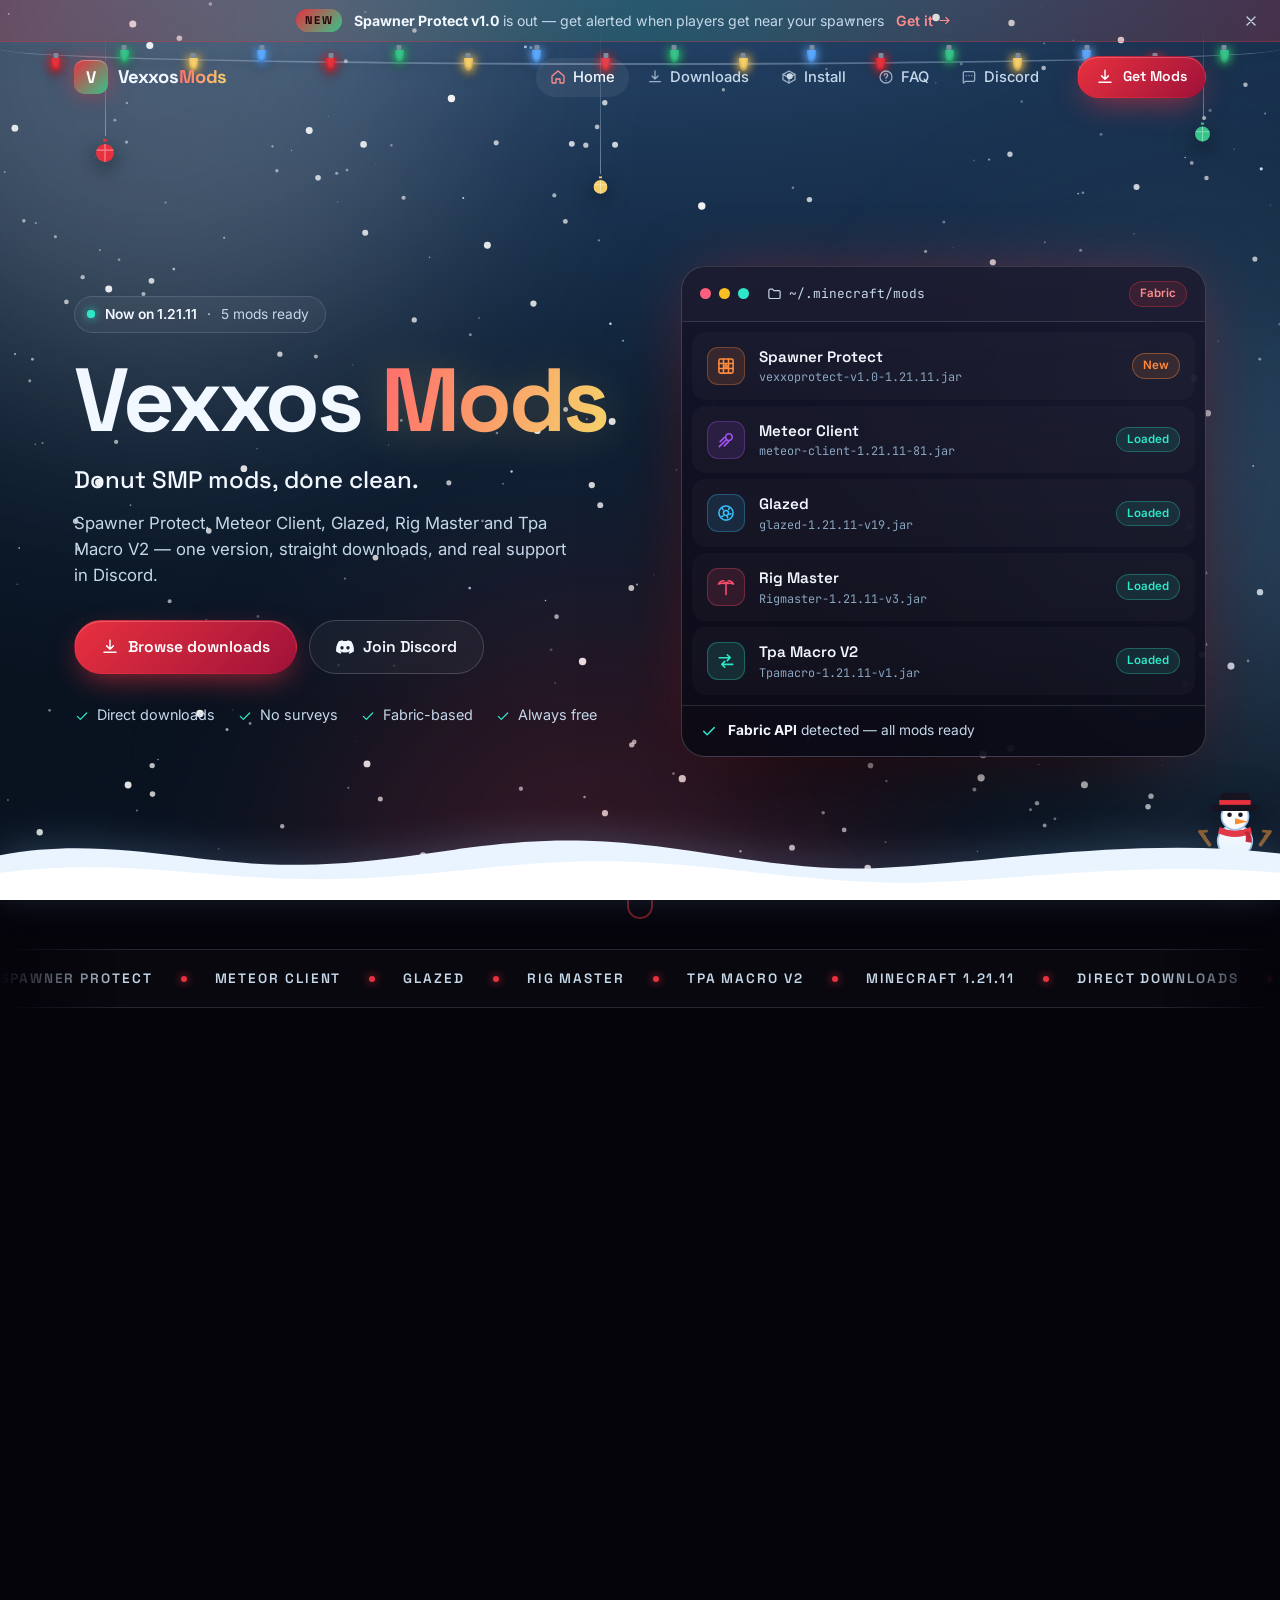
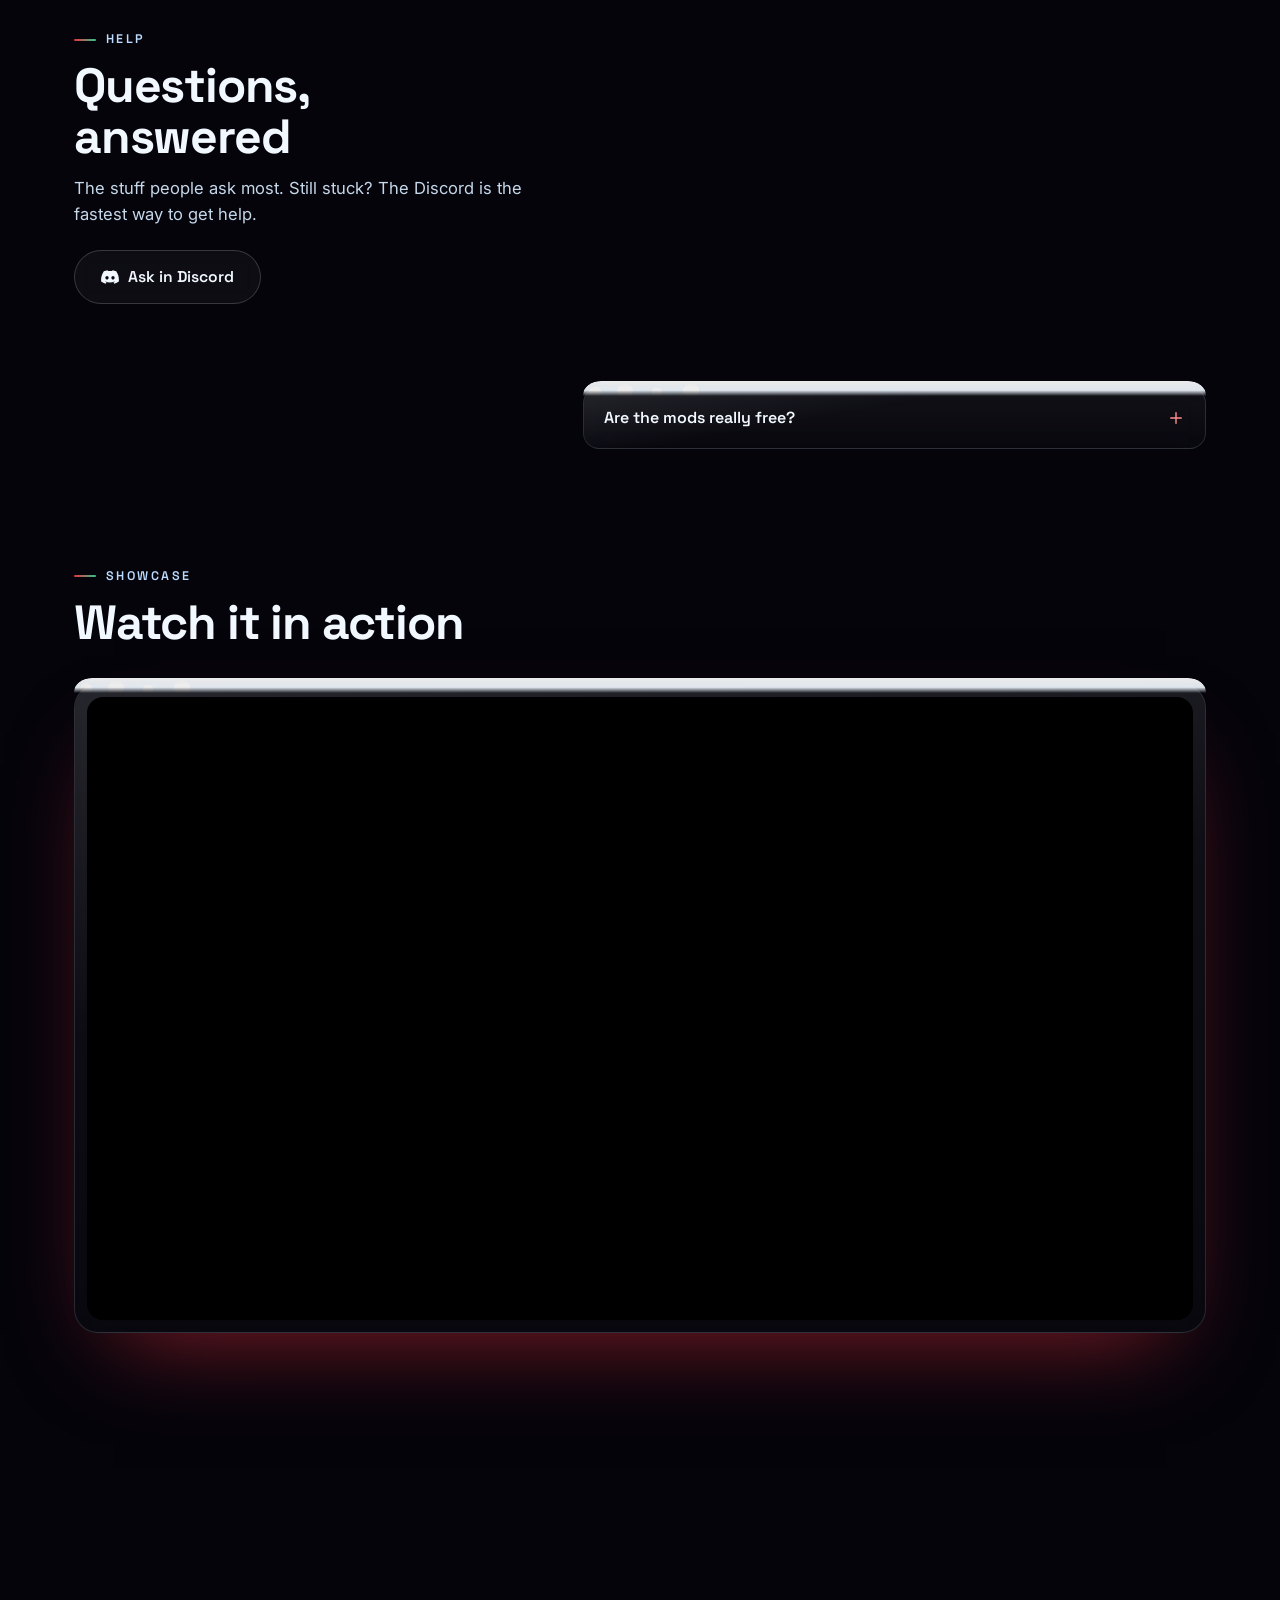
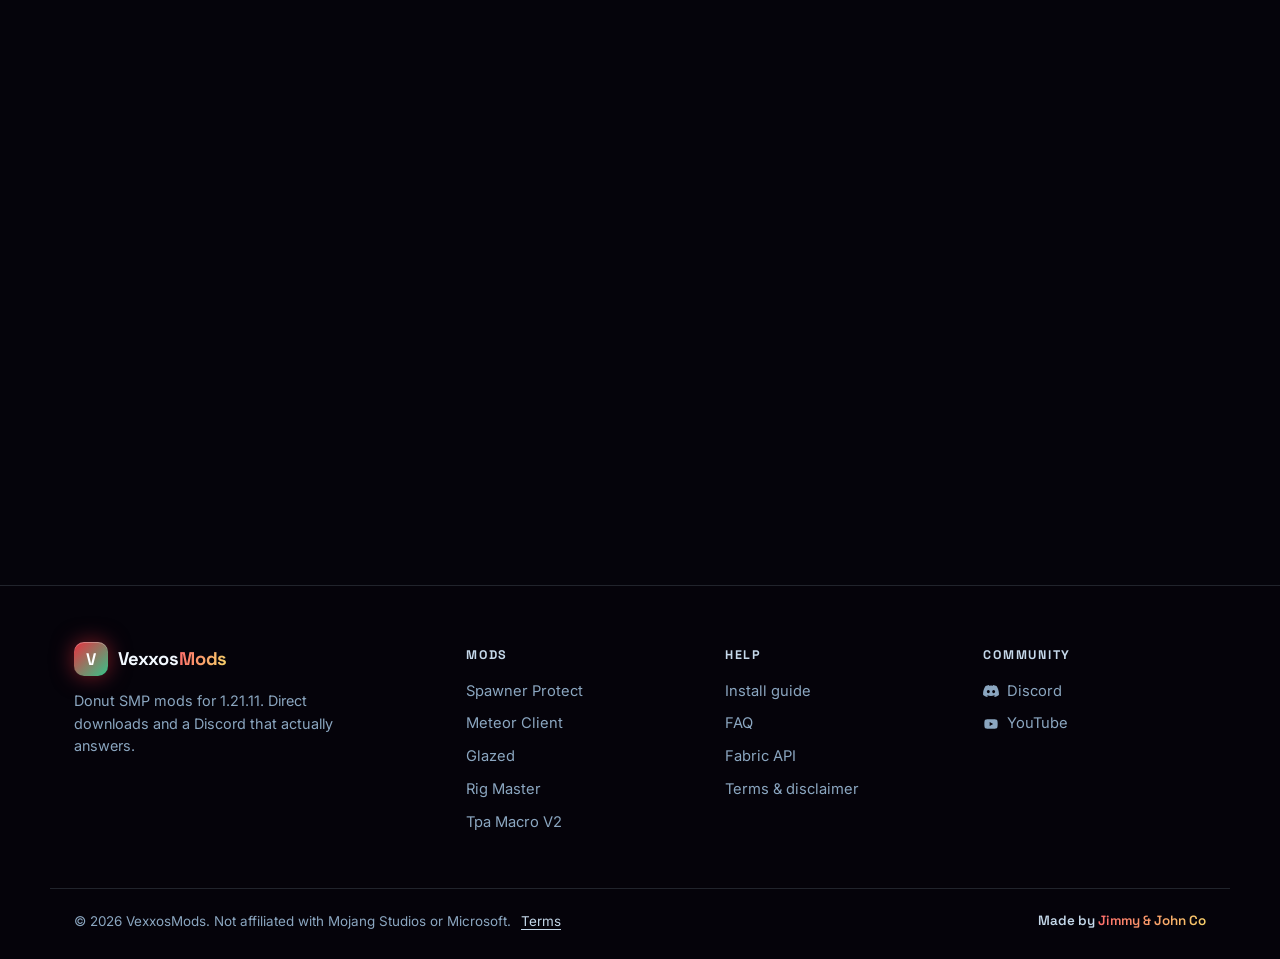
==== commit 030fdb6e: "Add files via upload" ====
--- a/index.html
+++ b/index.html
@@ -20,14 +20,15 @@
 <meta name="twitter:image" content="images/og-banner.png">
 
 <!-- Seasonal theme: set in the admin panel (saved to site-theme.js).
-     "auto" = Halloween every October. Preview with ?theme=halloween or ?theme=default -->
+     "auto" = Halloween in October, Christmas in December.
+     Preview with ?theme=halloween, ?theme=xmas or ?theme=default -->
 <script src="site-theme.js"></script>
 <script>
   (function () {
     var set = window.VX_THEME || 'auto';
     var t = new URLSearchParams(location.search).get('theme') || (set !== 'auto' ? set : '');
-    var on = t ? t === 'halloween' : new Date().getMonth() === 9;
-    if (on) document.documentElement.classList.add('halloween');
+    if (!t) { var m = new Date().getMonth(); t = m === 9 ? 'halloween' : m === 11 ? 'xmas' : ''; }
+    if (t === 'halloween' || t === 'xmas') document.documentElement.classList.add(t);
   })();
 </script>
 
@@ -48,9 +49,52 @@
   <symbol id="i-check" viewBox="0 0 24 24"><path d="m5 12.5 4.5 4.5L19 7.5"/></symbol>
   <symbol id="i-alert" viewBox="0 0 24 24"><path d="M12 3.5 2 20.5h20L12 3.5Z"/><path d="M12 10v4.5M12 17.5h.01"/></symbol>
   <symbol id="i-arrow" viewBox="0 0 24 24"><path d="M5 12h14m-5-5 5 5-5 5"/></symbol>
+  <symbol id="i-clock" viewBox="0 0 24 24"><circle cx="12" cy="12" r="9"/><path d="M12 7v5l3 2"/></symbol>
+  <symbol id="i-spider" viewBox="0 0 32 32"><g fill="none" stroke="currentColor" stroke-width="1.7" stroke-linecap="round" stroke-linejoin="round"><path d="M12.5 15 7 10.5 3.5 12M12 18 5 16.5 1.5 19.5M12 21 5.5 23.5 3.5 28M13 23.5 9 28.5 8 31.5M19.5 15 25 10.5 28.5 12M20 18l7-1.5 3.5 3M20 21l6.5 2.5 2 4.5M19 23.5l4 5 1 3"/></g><ellipse fill="currentColor" cx="16" cy="19.5" rx="5" ry="6"/><circle fill="currentColor" cx="16" cy="11.5" r="3.6"/><circle fill="#ff7a1a" cx="14.6" cy="11" r=".85"/><circle fill="#ff7a1a" cx="17.4" cy="11" r=".85"/></symbol>
   <symbol id="i-up" viewBox="0 0 24 24"><path d="M12 19V5m-6 6 6-6 6 6"/></symbol>
   <symbol id="i-x" viewBox="0 0 24 24"><path d="M6 6l12 12M18 6 6 18"/></symbol>
   <symbol id="i-plus" viewBox="0 0 24 24"><path d="M12 5v14M5 12h14"/></symbol>
+  <symbol id="i-search" viewBox="0 0 24 24"><circle cx="11" cy="11" r="6.5"/><path d="m16 16 4.5 4.5"/></symbol>
+  <symbol id="i-oss" viewBox="0 0 24 24"><path d="M9 7 4.5 12 9 17M15 7l4.5 5-4.5 5M13.2 4.5l-2.4 15"/></symbol>
+  <symbol id="i-snowman" viewBox="0 0 40 58">
+    <g stroke="#9fc4e6" stroke-width="0.9">
+      <ellipse cx="20" cy="45" rx="13" ry="11.5" fill="#f4f9ff"/>
+      <ellipse cx="20" cy="29" rx="9.5" ry="8.8" fill="#fbfdff"/>
+      <circle cx="20" cy="15.5" r="7.4" fill="#ffffff"/>
+    </g>
+    <path d="M6 31 1 24M34 31l5-7" stroke="#8a5a2b" stroke-width="2" stroke-linecap="round" fill="none"/>
+    <path d="M3.4 26.6 1 24l3.4-.4M36.6 26.6 39 24l-3.4-.4" stroke="#8a5a2b" stroke-width="1.6" stroke-linecap="round" fill="none"/>
+    <path d="M11.6 21.4c5.4 2.6 11.4 2.6 16.8 0l.9 3.2c-6 2.9-12.6 2.9-18.6 0Z" fill="#e8313f"/>
+    <path d="M27 23.6c1.6 1.2 2.4 3.6 2.2 6.4l-3.4-.6c.3-2.2.2-4-.6-5.2Z" fill="#c81e2c"/>
+    <path d="M11 9.6h18l-1.2-5.2a2 2 0 0 0-2-1.6H14.2a2 2 0 0 0-2 1.6Z" fill="#18141f"/>
+    <rect x="7.6" y="9.2" width="24.8" height="3.4" rx="1.7" fill="#18141f"/>
+    <rect x="11.4" y="6.6" width="17.2" height="2.6" fill="#e8313f"/>
+    <circle cx="17" cy="14.6" r="1.25" fill="#18141f"/><circle cx="23" cy="14.6" r="1.25" fill="#18141f"/>
+    <path d="M20 16.6 27 18.4l-7 1.6Z" fill="#ff8c2b"/>
+    <circle cx="20" cy="40" r="1.5" fill="#2a2433"/><circle cx="20" cy="46" r="1.5" fill="#2a2433"/><circle cx="20" cy="52" r="1.5" fill="#2a2433"/>
+  </symbol>
+  <symbol id="i-santa" viewBox="0 0 96 36">
+    <path d="M16 23h7l3-5h4l3 5h7" stroke="#d8c6a8" stroke-width="1.4" fill="none" opacity=".6"/>
+    <g fill="#8a5a2b">
+      <path d="M74 14c3 0 5 2 5 5v3l4 2-1 2h-9l-3-4v-5Z"/>
+      <path d="M72 24l-2 7h2.4l2.6-6ZM78 24l2 7h-2.4l-2.6-6Z"/>
+      <path d="M79 16c2.5-1 4.5-.6 6 .8-1.8.5-3.4.9-4.6 1.4Z"/>
+    </g>
+    <path d="M83 13c-1.6-2.6-1.2-5 .6-6.6.3 2 1 3.4 2.2 4.4M86 13c1-2.8 2.8-4.2 5-4.4-1 1.8-1.4 3.6-1.3 5.2" stroke="#6b4420" stroke-width="1.5" fill="none" stroke-linecap="round"/>
+    <circle cx="86.5" cy="15.5" r="1" fill="#ffe08a"/>
+    <path d="M30 26h28l-3 5H27c-2 0-3-1.6-2-3.4Z" fill="#c81e2c"/>
+    <path d="M30 26c-2-5 0-9 4-11h16c3 0 5 2 5 5v6Z" fill="#e8313f"/>
+    <path d="M27 31h32" stroke="#f6cf6a" stroke-width="2" stroke-linecap="round"/>
+    <circle cx="45" cy="12" r="4.4" fill="#ffd9b8"/>
+    <path d="M41 13c0 3 2 5 4 5s4-2 4-5c0-1-1 1-4 1s-4-2-4-1Z" fill="#fff"/>
+    <path d="M40.6 9.5c0-3 2-5 4.6-5s4.4 1.8 4.6 4.2c-1.4-1-3-1.5-4.6-1.5-1.8 0-3.4.7-4.6 2.3Z" fill="#e8313f"/>
+    <circle cx="50" cy="5.2" r="2" fill="#fff"/>
+    <path d="M36 26c-1-6 2-10 7-10h6c4 0 6 3 6 7l-1 3Z" fill="#e8313f"/>
+    <path d="M36.5 22.5h22" stroke="#fff" stroke-width="2.4" stroke-linecap="round"/>
+    <path d="M60 22c6-1 11 .5 15 4" stroke="#d8c6a8" stroke-width="1.4" fill="none" opacity=".7"/>
+  </symbol>
+  <symbol id="i-bauble" viewBox="0 0 24 24"><path d="M10.5 2.5h3v2h-3z" fill="currentColor" stroke="none"/><path d="M12 4.5v1.2"/><circle cx="12" cy="13.5" r="7.2" fill="currentColor" stroke="none"/><path d="M5.2 11.2h13.6M12 6.3v14.4" stroke="rgba(255,255,255,.4)"/></symbol>
+  <symbol id="i-tree" viewBox="0 0 24 24"><path fill="currentColor" stroke="none" d="M12 2 6.6 9.2h2.6L4.8 15h3.4L3.6 21h16.8l-4.6-6h3.4l-4.4-5.8h2.6Z"/><rect x="10.7" y="21" width="2.6" height="2" fill="currentColor" stroke="none"/></symbol>
   <symbol id="i-help" viewBox="0 0 24 24"><circle cx="12" cy="12" r="9"/><path d="M9.5 9.5a2.5 2.5 0 1 1 3.5 2.3c-.6.3-1 .9-1 1.6v.6M12 17h.01"/></symbol>
   <symbol id="i-doc" viewBox="0 0 24 24"><path d="M14 3H7a2 2 0 0 0-2 2v14a2 2 0 0 0 2 2h10a2 2 0 0 0 2-2V8l-5-5Z"/><path d="M14 3v5h5M9 13h6M9 17h4"/></symbol>
   <symbol id="i-folder" viewBox="0 0 24 24"><path d="M3 7a2 2 0 0 1 2-2h4l2 2.5h8a2 2 0 0 1 2 2V18a2 2 0 0 1-2 2H5a2 2 0 0 1-2-2V7Z"/></symbol>
@@ -84,6 +128,8 @@
 
 <a class="skip-link" href="#main">Skip to content</a>
 
+<div class="scroll-progress" id="scroll-progress" aria-hidden="true"><span></span></div>
+
 <!-- Background -->
 <div class="bg" aria-hidden="true">
   <canvas id="stars"></canvas>
@@ -93,13 +139,38 @@
   <div class="grain"></div>
 </div>
 
-<!-- Halloween: flying bats (only shown in October) -->
-<div class="bats hw-only" aria-hidden="true">
-  <svg class="bat b1"><use href="#i-bat"/></svg>
-  <svg class="bat b2"><use href="#i-bat"/></svg>
-  <svg class="bat b3"><use href="#i-bat"/></svg>
-  <svg class="bat b4"><use href="#i-bat"/></svg>
-  <svg class="bat b5"><use href="#i-bat"/></svg>
+<!-- Christmas: string lights across the top, hanging baubles (December) -->
+<div class="xmas-decor xm-only" aria-hidden="true">
+  <div class="lights">
+    <span></span><span></span><span></span><span></span><span></span><span></span>
+    <span></span><span></span><span></span><span></span><span></span><span></span>
+    <span></span><span></span><span></span><span></span><span></span><span></span>
+  </div>
+  <span class="bauble bb1"><svg><use href="#i-bauble"/></svg></span>
+  <span class="bauble bb2"><svg><use href="#i-bauble"/></svg></span>
+  <span class="bauble bb3"><svg><use href="#i-bauble"/></svg></span>
+</div>
+
+<!-- Christmas: Santa flies past now and then, a snowman waits in the corner,
+     and snow piles up along the bottom of the screen -->
+<div class="xmas-scene xm-only" aria-hidden="true">
+  <span class="santa"><svg><use href="#i-santa"/></svg></span>
+</div>
+<div class="xmas-ground xm-only" aria-hidden="true">
+  <span class="snowman"><svg><use href="#i-snowman"/></svg></span>
+  <svg class="drift" viewBox="0 0 1440 120" preserveAspectRatio="none">
+    <path d="M0 64c120-26 220 14 340 12s200-34 320-30 210 40 330 34 290-40 450-18v122H0Z" fill="#eaf4ff"/>
+    <path d="M0 86c140-20 240 10 370 8s210-26 330-22 220 30 340 26 240-26 400-12v34H0Z" fill="#ffffff"/>
+  </svg>
+</div>
+
+<!-- Halloween: hanging spiders (only shown in October) -->
+<div class="spiders hw-only" aria-hidden="true">
+  <span class="spider sp1"><svg><use href="#i-spider"/></svg></span>
+  <span class="spider sp2"><svg><use href="#i-spider"/></svg></span>
+  <span class="spider sp3"><svg><use href="#i-spider"/></svg></span>
+  <span class="spider sp4"><svg><use href="#i-spider"/></svg></span>
+  <span class="spider sp5"><svg><use href="#i-spider"/></svg></span>
 </div>
 
 <!-- Announcement bar (edit the text, and change data-id when you post a new one) -->
@@ -166,7 +237,7 @@
         </div>
         <ul class="hero-checks reveal" data-delay="5">
           <li><svg class="ic"><use href="#i-check"/></svg>Direct downloads</li>
-          <li><svg class="ic"><use href="#i-check"/></svg>No ad-gates</li>
+          <li><svg class="ic"><use href="#i-check"/></svg>No surveys</li>
           <li><svg class="ic"><use href="#i-check"/></svg>Fabric-based</li>
           <li><svg class="ic"><use href="#i-check"/></svg>Always free</li>
         </ul>
@@ -223,6 +294,23 @@
         <svg class="ic"><use href="#i-alert"/></svg>
         <span><b>Install Fabric API first.</b> Every mod here runs on Fabric — without it, nothing will load. <a href="https://modrinth.com/mod/fabric-api" target="_blank" rel="noopener">Get Fabric API →</a></span>
       </div>
+
+      <div class="notice notice-warn reveal" id="ad-warning">
+        <svg class="ic"><use href="#i-shield"/></svg>
+        <span><b>Turn on an adblocker before you download.</b> Our files sit on a free host
+        that pays for itself with ads, and some of those ads pretend to be download buttons.
+        <b>Only click the real Download button</b> — never a flashing banner, a fake
+        "your file is ready", or anything asking you to install an extension or an .exe.
+        Every mod here is a plain <code>.jar</code> and nothing else.</span>
+      </div>
+
+      <div class="mod-search reveal">
+        <svg class="ic"><use href="#i-search"/></svg>
+        <input type="search" id="mod-search" placeholder="Search the mods…" autocomplete="off"
+               aria-label="Search the mods" spellcheck="false">
+        <kbd>/</kbd>
+      </div>
+      <p class="search-empty hidden" id="search-empty">Nothing matched that. <button type="button" id="search-clear">Show everything</button></p>
 
       <div id="featured-slot">
       <!-- Spawner Protect (featured) -->
--- a/style.css
+++ b/style.css
@@ -511,9 +511,12 @@
    ========================================================= */
 
 /* ---------- Seasonal visibility helpers ---------- */
-.hw-only { display: none !important; }
+.hidden { display: none !important; }
+.hw-only, .xm-only { display: none !important; }
 .halloween .hw-only { display: revert !important; }
 .halloween .no-hw { display: none !important; }
+.xmas .xm-only { display: revert !important; }
+.xmas .no-xm { display: none !important; }
 
 /* ---------- Announcement bar ---------- */
 .announce {
@@ -633,8 +636,6 @@
   background: var(--violet-soft); box-shadow: 0 0 12px var(--violet);
   animation: egg 1.3s var(--ease) forwards;
 }
-.egg.egg-bat { width: 30px; height: 15px; border-radius: 0; background: none; box-shadow: none; color: #1a1026; filter: drop-shadow(0 0 6px rgba(var(--violet-rgb), 0.9)); }
-.egg.egg-bat svg { width: 100%; height: 100%; }
 @keyframes egg { to { transform: translate(var(--dx), var(--dy)) rotate(var(--rot)) scale(0.4); opacity: 0; } }
 .brand-mark.wiggle { animation: wiggle 0.5s var(--spring); }
 @keyframes wiggle { 25% { transform: rotate(-14deg) scale(1.15); } 60% { transform: rotate(10deg) scale(1.1); } }
@@ -682,21 +683,7 @@
 .halloween .announce-tag { color: #1a0b02; }
 .pill-pumpkin { width: 17px; height: 17px; color: var(--violet); filter: drop-shadow(0 0 6px rgba(255,122,26,0.8)); animation: markFloat 2.4s ease-in-out infinite; }
 
-.bats { position: fixed; inset: 0; z-index: -1; pointer-events: none; overflow: hidden; }
-.bat { position: absolute; left: -60px; width: 34px; height: 17px; color: #120a18; opacity: 0.85; filter: drop-shadow(0 0 8px rgba(255, 122, 26, 0.45)); animation: batFly linear infinite, batFlap 0.32s ease-in-out infinite alternate; }
-.b1 { top: 14%; animation-duration: 19s, 0.3s; }
-.b2 { top: 32%; width: 24px; height: 12px; animation-duration: 25s, 0.26s; animation-delay: -8s, 0s; }
-.b3 { top: 58%; animation-duration: 22s, 0.34s; animation-delay: -15s, 0s; }
-.b4 { top: 76%; width: 20px; height: 10px; animation-duration: 30s, 0.28s; animation-delay: -3s, 0s; }
-.b5 { top: 44%; width: 28px; height: 14px; animation-duration: 27s, 0.3s; animation-delay: -20s, 0s; }
-@keyframes batFly {
-  0%   { transform: translate(0, 0); }
-  25%  { transform: translate(28vw, -40px); }
-  50%  { transform: translate(55vw, 20px); }
-  75%  { transform: translate(82vw, -30px); }
-  100% { transform: translate(calc(100vw + 120px), 10px); }
-}
-@keyframes batFlap { to { scale: 1 0.45; } }
+
 
 .web { position: absolute; top: 0; left: 0; width: 210px; height: 210px; fill: none; stroke: rgba(255, 255, 255, 0.11); stroke-width: 1; pointer-events: none; }
 
@@ -726,3 +713,291 @@
 .mods { grid-template-columns: repeat(auto-fit, minmax(230px, 1fr)); }
 .mod-badges { display: flex; flex-wrap: wrap; justify-content: flex-end; gap: 6px; }
 .feature-body .mod-note { margin: 14px 0 0; max-width: 520px; }
+
+/* ---------- "Updating" state (set per mod in the admin panel) ---------- */
+.badge-upd { display: inline-flex; align-items: center; gap: 4px; color: var(--amber); background: rgba(var(--amber-rgb), .1); border-color: rgba(var(--amber-rgb), .35); }
+.badge-upd .ic { width: 12px; height: 12px; animation: updSpin 4s linear infinite; }
+@keyframes updSpin { to { transform: rotate(360deg); } }
+.is-updating .mod-ic, .is-updating .feature-ic { filter: grayscale(.8); opacity: .6; }
+.is-updating .radar { display: none; }
+.is-updating:hover { box-shadow: none; }
+.dl.dl-off { cursor: not-allowed; color: var(--amber); background: rgba(var(--amber-rgb), .07); border: 1px dashed rgba(var(--amber-rgb), .45); box-shadow: none; }
+.dl.dl-off::after { display: none; }
+.dl.dl-off:hover { transform: none; filter: none; box-shadow: none; }
+.row-state.upd { color: var(--amber); background: rgba(var(--amber-rgb), .1); border-color: rgba(var(--amber-rgb), .35); }
+
+/* ---------- Halloween: hanging spiders ---------- */
+.spiders { position: fixed; inset: 0; z-index: -1; pointer-events: none; overflow: hidden; }
+.spider { position: absolute; top: 0; width: 30px; height: 30px; color: #150d1c; animation: spiderBob ease-in-out infinite alternate; }
+.spider::before { content: ''; position: absolute; bottom: calc(100% - 9px); left: 50%; width: 1px; height: 120vh; margin-left: -.5px; background: linear-gradient(rgba(255,255,255,.04), rgba(255,255,255,.32)); }
+.spider svg { width: 100%; height: 100%; display: block; filter: drop-shadow(0 0 7px rgba(255, 122, 26, .55)); animation: spiderSway 3.2s ease-in-out infinite alternate; transform-origin: 50% 0; }
+.sp1 { left: 7%;  --y: 16vh; --d: 70px; animation-duration: 6s; }
+.sp2 { left: 24%; --y: 46vh; --d: 110px; width: 22px; height: 22px; animation-duration: 8s; animation-delay: -3s; }
+.sp3 { left: 63%; --y: 6vh; --d: 60px; width: 18px; height: 18px; animation-duration: 7s; animation-delay: -1s; }
+.sp4 { left: 80%; --y: 22vh; --d: 90px; animation-duration: 9s; animation-delay: -5s; }
+.sp5 { left: 93%; --y: 58vh; --d: 120px; width: 24px; height: 24px; animation-duration: 7.5s; animation-delay: -2s; }
+@keyframes spiderBob { from { transform: translateY(var(--y)); } to { transform: translateY(calc(var(--y) + var(--d))); } }
+@keyframes spiderSway { from { transform: rotate(-6deg); } to { transform: rotate(6deg); } }
+.egg.egg-spider { width: 26px; height: 26px; border-radius: 0; background: none; box-shadow: none; color: #1a1026; filter: drop-shadow(0 0 6px rgba(var(--violet-rgb), .9)); }
+.egg.egg-spider svg { width: 100%; height: 100%; }
+@media (max-width: 560px) { .sp2, .sp4 { display: none; } }
+
+/* =========================================================
+   Christmas theme (auto in December) + the new site pieces
+   ========================================================= */
+
+/* ---------- Christmas palette ---------- */
+.xmas {
+  --violet: #e8313f;
+  --violet-soft: #ff8d8d;
+  --violet-deep: #9f1239;
+  --violet-rgb: 232, 49, 63;
+  --pink: #35c489;
+  --pink-rgb: 53, 196, 137;
+  --gold: #f6cf6a;
+  --gold-rgb: 246, 207, 106;
+}
+.xmas .bg {
+  background:
+    radial-gradient(ellipse 150% 100% at 50% -20%, #3a6490 0%, #28496f 16%, #1a3453 36%, #102339 62%, #08121f 100%);
+}
+.xmas .a1 { background: rgba(255, 255, 255, 0.20); }
+.xmas .a2 { background: rgba(140, 200, 255, 0.22); }
+.xmas .a3 { background: rgba(232, 49, 63, 0.18); }
+/* everything sits a shade cooler and brighter in December */
+.xmas {
+  --text: #f2f8ff;
+  --text-dim: #c5d8ea;
+  --text-faint: #8ba6c0;
+  --hairline: rgba(206, 232, 255, 0.14);
+}
+.xmas .announce-tag { color: #2a0409; }
+.xmas .grad { background-image: linear-gradient(104deg, #ff6b6b 0%, #f6cf6a 46%, #35c489 100%); }
+.xmas .hero-title .grad { filter: drop-shadow(0 4px 22px rgba(246, 207, 106, .22)); }
+
+/* A cold sheen across the top of every card, like frost on glass. */
+.xmas .card::before {
+  content: ""; position: absolute; inset: 0; border-radius: inherit; pointer-events: none;
+  background: linear-gradient(170deg, rgba(226, 244, 255, 0.11), transparent 42%);
+  opacity: 0.85;
+}
+.xmas .card { border-color: rgba(214, 236, 255, 0.14); }
+.xmas .dl {
+  background: linear-gradient(135deg, #e8313f, #a3122b 60%, #7f0f22);
+  box-shadow: 0 10px 28px -10px rgba(232, 49, 63, 0.75), inset 0 1px 0 rgba(255, 255, 255, 0.22);
+}
+.xmas .dl:hover { box-shadow: 0 14px 34px -10px rgba(232, 49, 63, 0.9), inset 0 1px 0 rgba(255,255,255,0.3); }
+
+/* ---------- String lights along the very top ---------- */
+.xmas-decor {
+  position: fixed; left: 0; right: 0; top: var(--decor-top, 0px);
+  z-index: 90; pointer-events: none;
+  transition: top .35s ease;
+}
+.lights {
+  display: flex; justify-content: space-between; align-items: flex-start;
+  padding: 0 clamp(8px, 4vw, 70px);
+  filter: drop-shadow(0 2px 4px rgba(0, 0, 0, 0.55));
+}
+.lights::before {
+  content: ""; position: absolute; left: 0; right: 0; top: 7px; height: 16px;
+  border-bottom: 2px solid rgba(190, 215, 240, 0.35);
+  border-radius: 0 0 50% 50% / 0 0 100% 100%;
+}
+.lights span {
+  position: relative; width: 9px; height: 13px; border-radius: 0 0 50% 50% / 0 0 72% 72%;
+  margin-top: 8px; background: var(--bulb, #e8313f);
+  box-shadow: 0 0 10px 2px var(--bulb, #e8313f), inset 0 -2px 3px rgba(0, 0, 0, 0.3);
+  animation: bulbGlow 2.6s ease-in-out infinite;
+}
+.lights span::before {
+  content: ""; position: absolute; top: -5px; left: 50%; transform: translateX(-50%);
+  width: 5px; height: 5px; border-radius: 1px; background: #7b8ba0;
+}
+.lights span:nth-child(4n + 1) { --bulb: #e8313f; animation-delay: 0s; }
+.lights span:nth-child(4n + 2) { --bulb: #35c489; animation-delay: .45s; }
+.lights span:nth-child(4n + 3) { --bulb: #f6cf6a; animation-delay: .9s; }
+.lights span:nth-child(4n + 4) { --bulb: #5aa9ff; animation-delay: 1.35s; }
+.lights span:nth-child(odd) { margin-top: 16px; }
+@keyframes bulbGlow {
+  0%, 100% { opacity: .45; box-shadow: 0 0 5px 1px var(--bulb), inset 0 -2px 3px rgba(0,0,0,.3); }
+  50%      { opacity: 1;   box-shadow: 0 0 16px 4px var(--bulb), inset 0 -2px 3px rgba(0,0,0,.3); }
+}
+
+/* ---------- Hanging baubles ---------- */
+.bauble {
+  position: absolute; top: -14px; width: 30px; height: 30px; z-index: 89; pointer-events: none;
+  transform-origin: 50% -140%;
+  animation: baubleSway 5.5s ease-in-out infinite alternate;
+}
+.bauble svg { width: 100%; height: 100%; filter: drop-shadow(0 6px 10px rgba(0, 0, 0, 0.55)); }
+.bauble::before {
+  content: ""; position: absolute; left: 50%; bottom: 100%; width: 1px;
+  background: linear-gradient(rgba(190, 215, 240, 0), rgba(190, 215, 240, 0.5));
+}
+.bb1 { left: 7%;  color: #e8313f; margin-top: 108px; animation-duration: 5.5s; }
+.bb1::before { height: 108px; }
+.bb2 { left: 46%; color: #f6cf6a; margin-top: 146px; width: 23px; height: 23px; animation-duration: 7s; animation-delay: -2s; }
+.bb2::before { height: 146px; }
+.bb3 { left: 93%; color: #35c489; margin-top: 92px; width: 25px; height: 25px; animation-duration: 6.2s; animation-delay: -4s; }
+.bb3::before { height: 92px; }
+@media (max-width: 860px) { .bb2 { display: none; } .bb1 { left: 5%; } .bb3 { left: 92%; } }
+@keyframes baubleSway { from { rotate: -7deg; } to { rotate: 7deg; } }
+
+/* Christmas easter-egg confetti falls as snow instead of sparks. */
+.egg.egg-snow { background: #fff; box-shadow: 0 0 10px 2px rgba(226, 244, 255, 0.9); }
+
+/* ---------- Open source pill ---------- */
+.os-tag {
+  display: inline-flex; align-items: center; gap: 5px;
+  padding: 4px 9px 4px 7px; border-radius: 99px;
+  border: 1px solid rgba(74, 222, 128, 0.32);
+  background: rgba(74, 222, 128, 0.1);
+  color: #7ee7a6; font-size: 0.72rem; font-weight: 700;
+  letter-spacing: 0.02em; white-space: nowrap;
+}
+.os-tag .ic { width: 13px; height: 13px; stroke-width: 2.2; }
+.xmas .os-tag { border-color: rgba(53, 196, 137, 0.4); color: #72e3b0; background: rgba(53, 196, 137, 0.12); }
+
+/* ---------- Download safety hint under each button ---------- */
+.dl-hint {
+  display: flex; align-items: center; gap: 6px; margin-top: 9px;
+  color: var(--text-faint); font-size: 0.76rem; line-height: 1.4;
+}
+.dl-hint .ic { width: 13px; height: 13px; flex: none; color: var(--amber, #fbbf24); }
+
+/* ---------- The louder ad warning ---------- */
+.notice-warn {
+  border-color: rgba(251, 191, 36, 0.38);
+  background:
+    linear-gradient(135deg, rgba(251, 191, 36, 0.12), rgba(251, 191, 36, 0.04)),
+    rgba(255, 255, 255, 0.015);
+}
+.notice-warn .ic { color: #fbbf24; }
+.notice-warn b { color: #ffdf8a; }
+.notice-warn code {
+  font-family: var(--f-mono); font-size: 0.86em; padding: 1px 6px; border-radius: 6px;
+  background: rgba(255, 255, 255, 0.07); border: 1px solid rgba(255, 255, 255, 0.09);
+}
+
+/* ---------- Search ---------- */
+.mod-search {
+  position: relative; display: flex; align-items: center; gap: 10px;
+  max-width: 440px; margin: 0 0 26px;
+  padding: 11px 14px; border-radius: 13px;
+  border: 1px solid var(--hairline); background: rgba(255, 255, 255, 0.03);
+  transition: border-color .2s, box-shadow .2s, background .2s;
+}
+.mod-search:focus-within {
+  border-color: rgba(var(--violet-rgb), 0.5);
+  box-shadow: 0 0 0 4px rgba(var(--violet-rgb), 0.12);
+  background: rgba(255, 255, 255, 0.05);
+}
+.mod-search .ic { width: 17px; height: 17px; color: var(--text-faint); flex: none; }
+.mod-search input {
+  flex: 1; min-width: 0; border: 0; background: none; outline: none;
+  color: var(--text); font: inherit; font-size: 0.93rem;
+}
+.mod-search input::-webkit-search-cancel-button { filter: invert(.6); }
+.mod-search kbd {
+  font-family: var(--f-mono); font-size: 0.72rem; color: var(--text-faint);
+  padding: 2px 7px; border-radius: 6px;
+  border: 1px solid var(--hairline); background: rgba(255, 255, 255, 0.05);
+}
+.mod-search:focus-within kbd { opacity: 0; }
+.mod.filtered-out { display: none !important; }
+.search-empty { color: var(--text-dim); margin: -8px 0 24px; font-size: 0.93rem; }
+.search-empty button {
+  border: 0; background: none; color: var(--violet-soft); font: inherit;
+  font-weight: 700; cursor: pointer; text-decoration: underline;
+}
+
+/* ---------- Scroll progress ---------- */
+.scroll-progress { position: fixed; inset: 0 0 auto; height: 2px; z-index: 300; pointer-events: none; }
+.scroll-progress span {
+  display: block; height: 100%; transform: scaleX(0); transform-origin: 0 50%;
+  background: linear-gradient(90deg, var(--violet), var(--pink));
+  box-shadow: 0 0 10px rgba(var(--violet-rgb), 0.6);
+  will-change: transform;
+}
+
+@media (prefers-reduced-motion: reduce) {
+  .lights span, .bauble { animation: none !important; }
+  .lights span { opacity: 0.9; }
+}
+
+/* ---------- Christmas: snow on the ground, a snowman, and Santa ---------- */
+/* Sits with the background, like the Halloween spiders, so it never covers content. */
+.xmas-scene { position: fixed; inset: 0; z-index: -1; pointer-events: none; overflow: hidden; }
+
+/* The snow bank and the snowman sit in front, along the very bottom edge. */
+.xmas-ground {
+  position: fixed; left: 0; right: 0; bottom: 0; height: 96px;
+  z-index: 2; pointer-events: none;
+}
+.xmas-ground .drift {
+  position: absolute; inset: auto 0 0; width: 100%; height: 96px; display: block;
+  filter: drop-shadow(0 -6px 18px rgba(130, 180, 230, 0.22));
+}
+
+.snowman {
+  position: absolute; right: 8px; bottom: 6px;
+  width: 74px; height: 106px;
+  filter: drop-shadow(0 8px 16px rgba(4, 12, 24, 0.55));
+  animation: snowmanBob 4.5s ease-in-out infinite;
+  transform-origin: 50% 100%;
+}
+.snowman svg { width: 100%; height: 100%; display: block; }
+@keyframes snowmanBob { 0%, 100% { transform: rotate(-1.6deg); } 50% { transform: rotate(1.6deg); } }
+
+/* Santa crosses the sky every so often, the way the bats used to. */
+.santa {
+  position: absolute; left: -200px; top: 16%;
+  width: 150px; height: 56px;
+  filter: drop-shadow(0 6px 14px rgba(0, 0, 0, 0.5));
+  animation: santaFly 26s linear infinite;
+}
+.santa svg { width: 100%; height: 100%; display: block; }
+@keyframes santaFly {
+  0%        { transform: translate(0, 0) rotate(-3deg); opacity: 0; }
+  6%        { opacity: 1; }
+  25%       { transform: translate(30vw, -40px) rotate(2deg); }
+  50%       { transform: translate(58vw, 18px) rotate(-2deg); }
+  75%       { transform: translate(86vw, -30px) rotate(3deg); }
+  94%       { opacity: 1; }
+  100%      { transform: translate(calc(100vw + 260px), 6px) rotate(-2deg); opacity: 0; }
+}
+
+/* Snow settles on the top edge of every card. */
+.xmas .card { overflow: visible; }
+.xmas .card::after {
+  content: ""; position: absolute; left: -1px; right: -1px; top: -7px; height: 15px;
+  pointer-events: none; z-index: 3;
+  background:
+    radial-gradient(10px 10px at 12px 11px, #fff 58%, transparent 60%),
+    radial-gradient(13px 12px at 42px 10px, #fff 58%, transparent 60%),
+    radial-gradient(9px 9px at 74px 12px, #fff 58%, transparent 60%),
+    radial-gradient(14px 12px at 108px 10px, #fff 58%, transparent 60%),
+    linear-gradient(#fff, #e8f3ff);
+  -webkit-mask-image: linear-gradient(#000 62%, transparent 100%);
+  mask-image: linear-gradient(#000 62%, transparent 100%);
+  border-radius: var(--r-card, 18px) var(--r-card, 18px) 0 0 / 14px 14px 0 0;
+  opacity: .92;
+}
+.xmas .mod-search, .xmas .notice { position: relative; }
+
+/* White and icy rather than purple */
+.xmas .eyebrow { color: #bcdcff; }
+.xmas .tags span { border-color: rgba(206, 232, 255, 0.2); background: rgba(226, 242, 255, 0.07); }
+.xmas .scroll-progress span { background: linear-gradient(90deg, #e8313f, #fff 50%, #35c489); }
+.xmas .totop { border-color: rgba(206, 232, 255, 0.28); }
+
+@media (max-width: 760px) {
+  .snowman { width: 54px; height: 78px; bottom: 4px; right: 4px; }
+  .xmas-ground, .xmas-ground .drift { height: 70px; }
+  .santa { width: 108px; height: 40px; }
+}
+@media (prefers-reduced-motion: reduce) {
+  .santa { animation: none; opacity: 0; }
+  .snowman { animation: none; }
+}
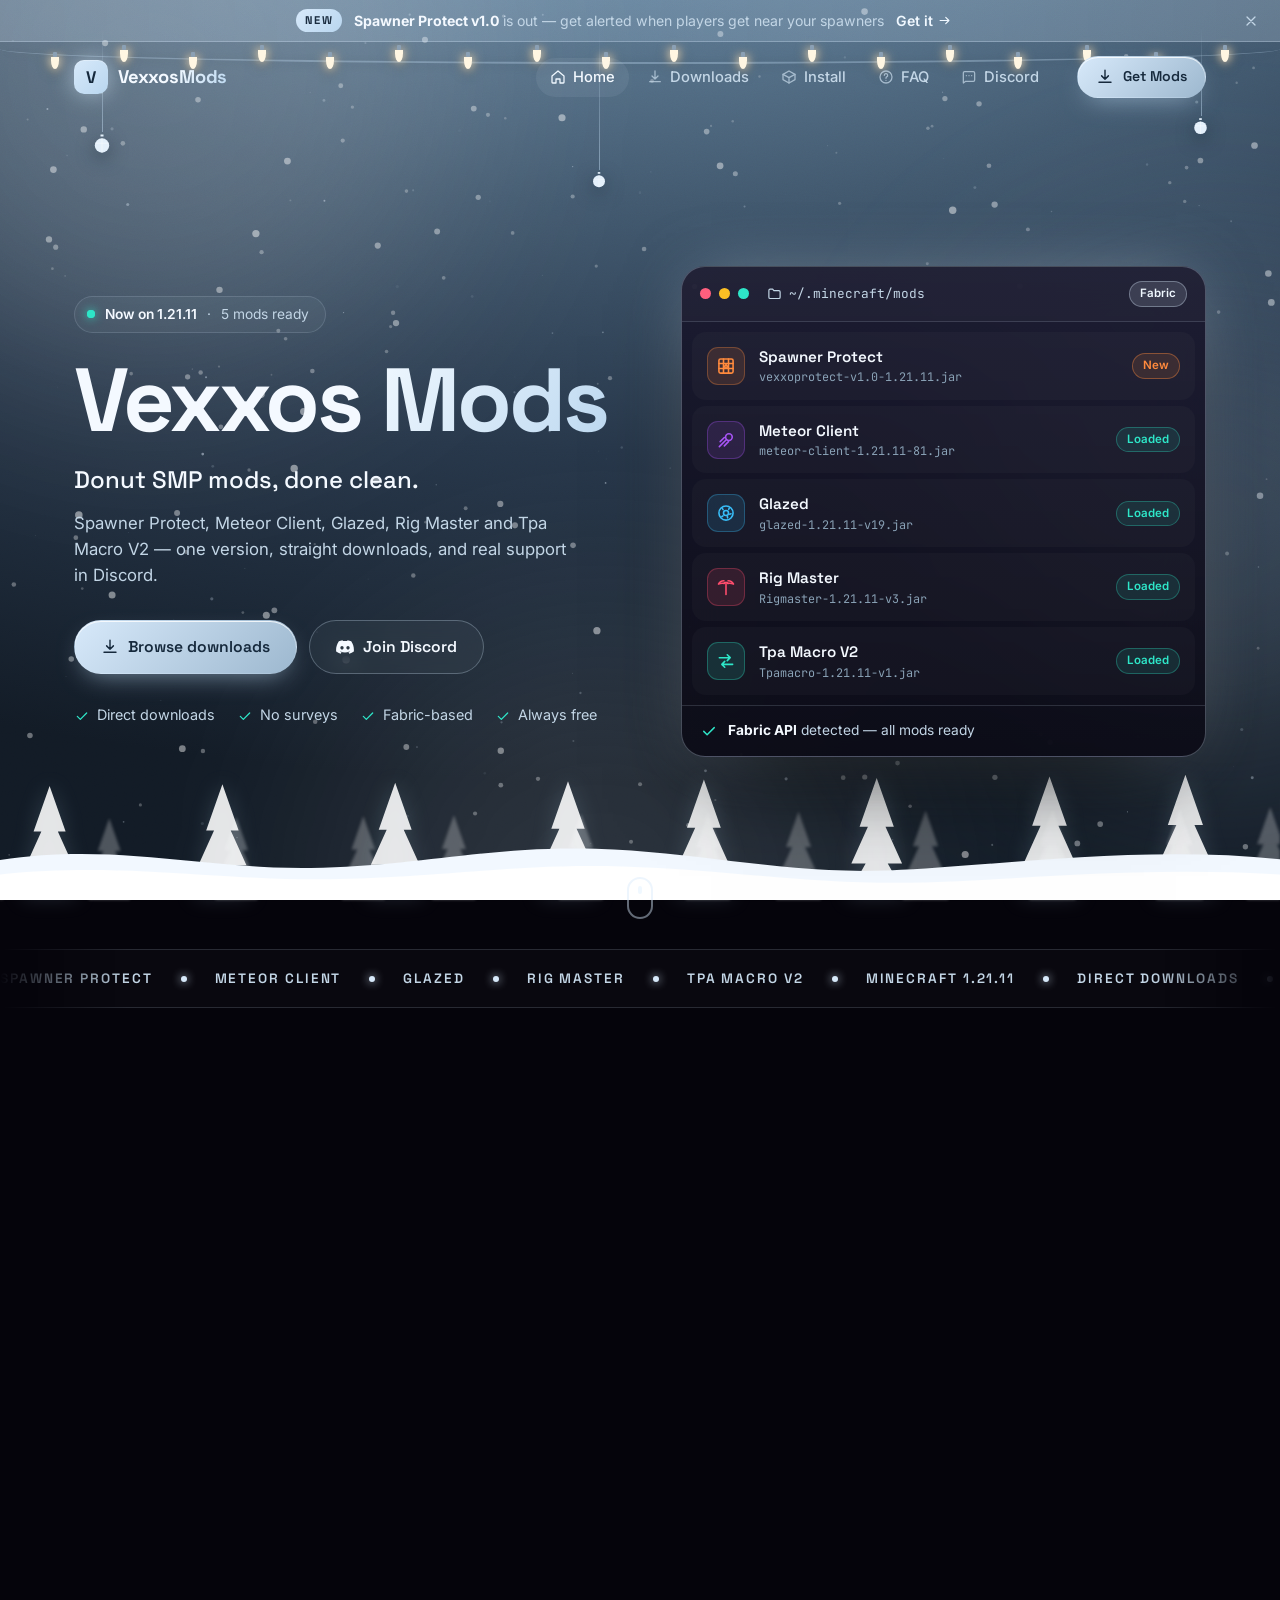
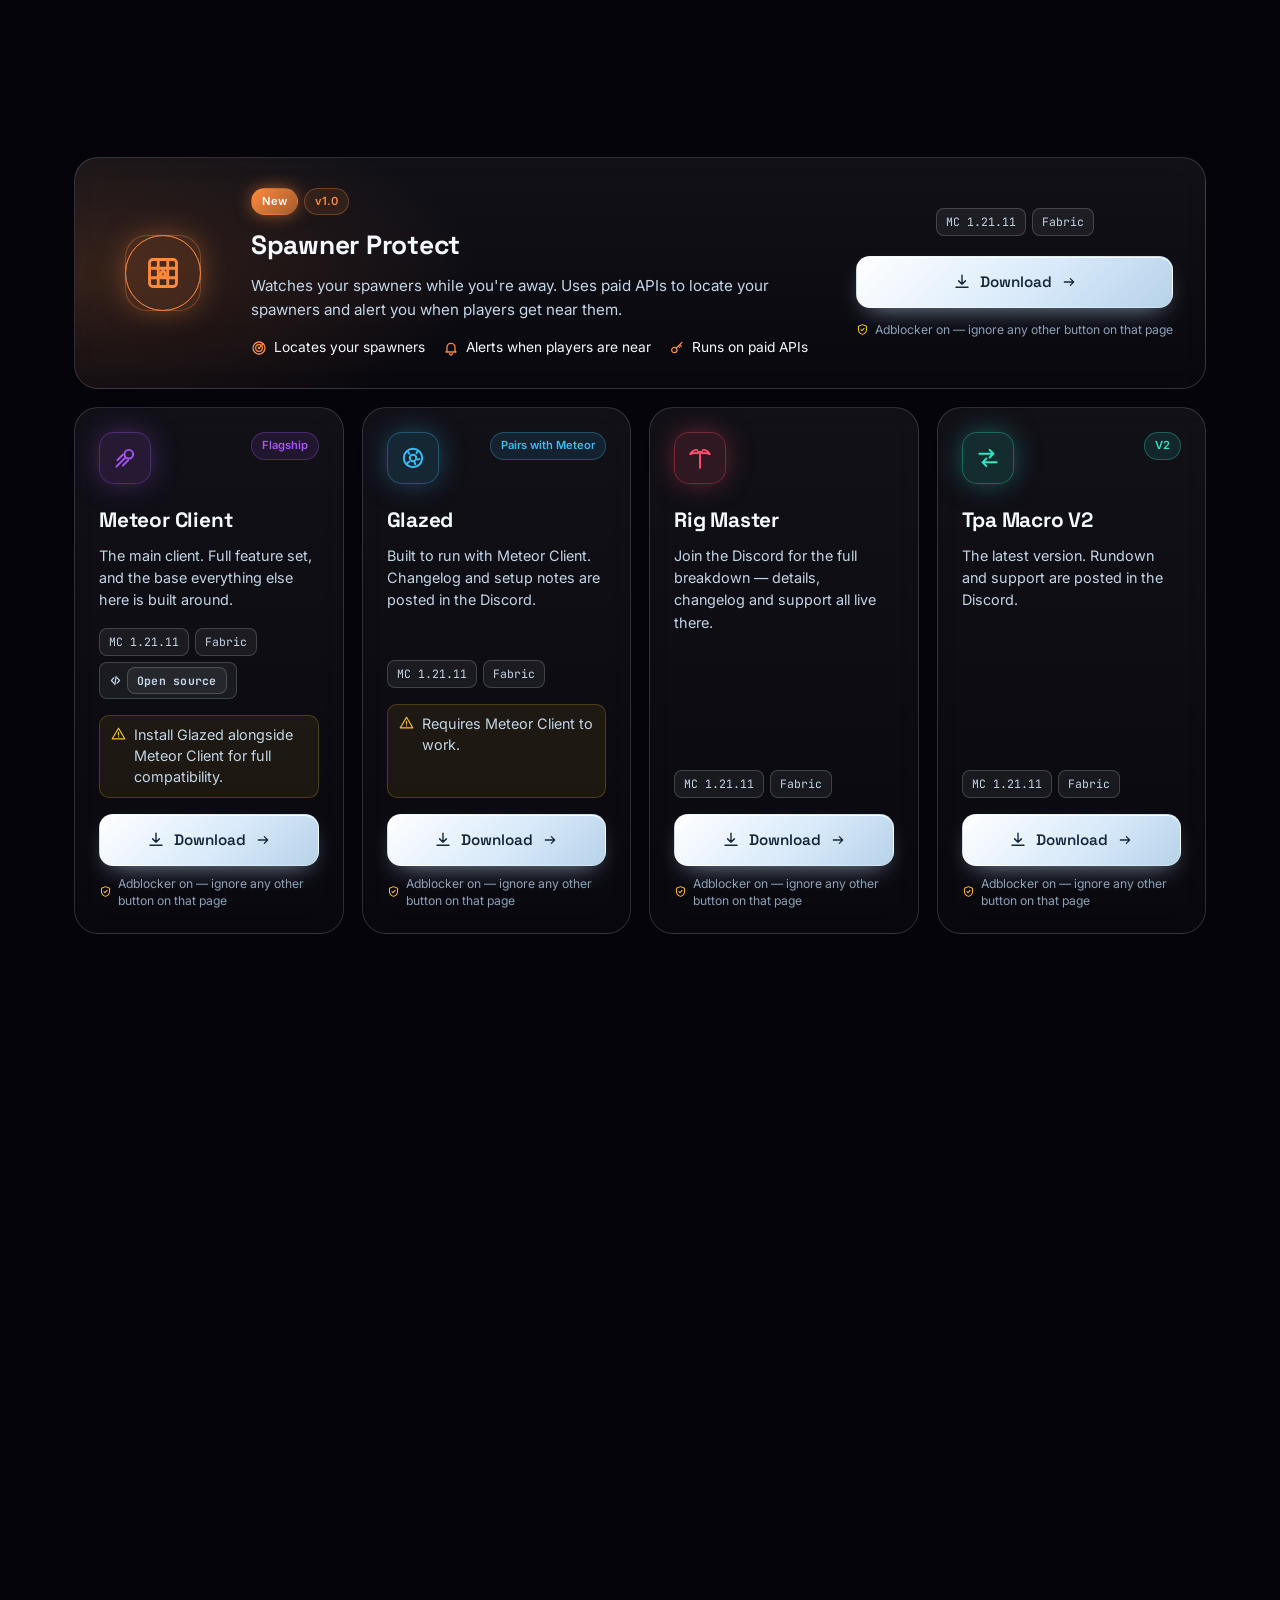
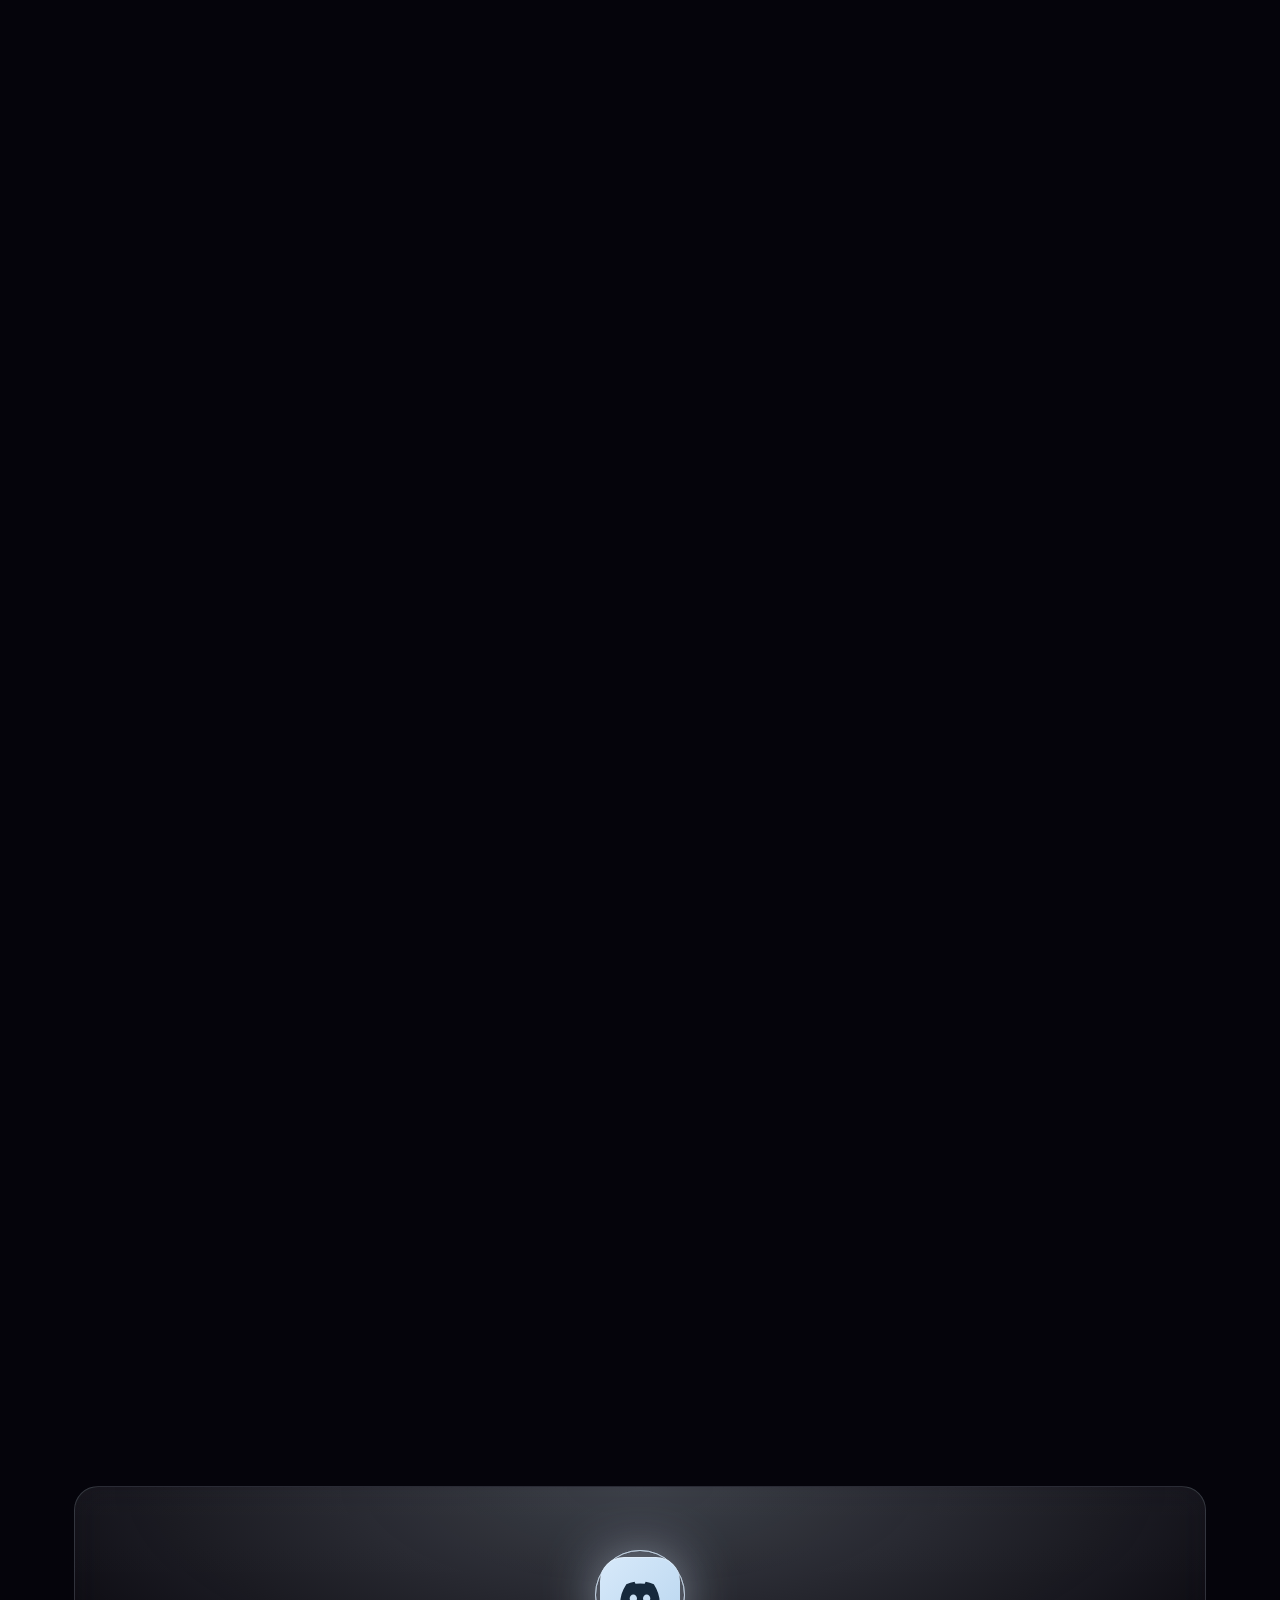
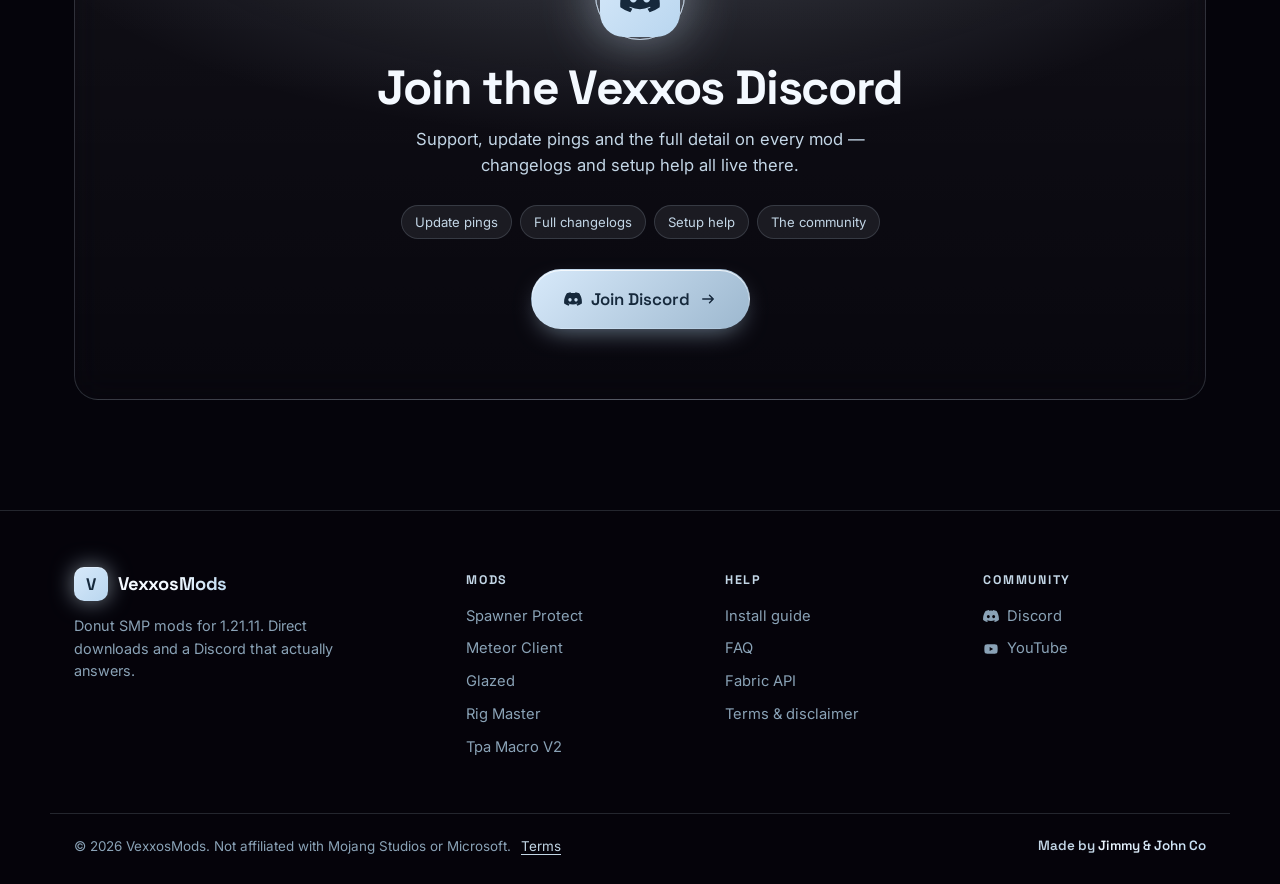
==== commit 3144b1ae: "Add files via upload" ====
--- a/index.html
+++ b/index.html
@@ -56,43 +56,6 @@
   <symbol id="i-plus" viewBox="0 0 24 24"><path d="M12 5v14M5 12h14"/></symbol>
   <symbol id="i-search" viewBox="0 0 24 24"><circle cx="11" cy="11" r="6.5"/><path d="m16 16 4.5 4.5"/></symbol>
   <symbol id="i-oss" viewBox="0 0 24 24"><path d="M9 7 4.5 12 9 17M15 7l4.5 5-4.5 5M13.2 4.5l-2.4 15"/></symbol>
-  <symbol id="i-snowman" viewBox="0 0 40 58">
-    <g stroke="#9fc4e6" stroke-width="0.9">
-      <ellipse cx="20" cy="45" rx="13" ry="11.5" fill="#f4f9ff"/>
-      <ellipse cx="20" cy="29" rx="9.5" ry="8.8" fill="#fbfdff"/>
-      <circle cx="20" cy="15.5" r="7.4" fill="#ffffff"/>
-    </g>
-    <path d="M6 31 1 24M34 31l5-7" stroke="#8a5a2b" stroke-width="2" stroke-linecap="round" fill="none"/>
-    <path d="M3.4 26.6 1 24l3.4-.4M36.6 26.6 39 24l-3.4-.4" stroke="#8a5a2b" stroke-width="1.6" stroke-linecap="round" fill="none"/>
-    <path d="M11.6 21.4c5.4 2.6 11.4 2.6 16.8 0l.9 3.2c-6 2.9-12.6 2.9-18.6 0Z" fill="#e8313f"/>
-    <path d="M27 23.6c1.6 1.2 2.4 3.6 2.2 6.4l-3.4-.6c.3-2.2.2-4-.6-5.2Z" fill="#c81e2c"/>
-    <path d="M11 9.6h18l-1.2-5.2a2 2 0 0 0-2-1.6H14.2a2 2 0 0 0-2 1.6Z" fill="#18141f"/>
-    <rect x="7.6" y="9.2" width="24.8" height="3.4" rx="1.7" fill="#18141f"/>
-    <rect x="11.4" y="6.6" width="17.2" height="2.6" fill="#e8313f"/>
-    <circle cx="17" cy="14.6" r="1.25" fill="#18141f"/><circle cx="23" cy="14.6" r="1.25" fill="#18141f"/>
-    <path d="M20 16.6 27 18.4l-7 1.6Z" fill="#ff8c2b"/>
-    <circle cx="20" cy="40" r="1.5" fill="#2a2433"/><circle cx="20" cy="46" r="1.5" fill="#2a2433"/><circle cx="20" cy="52" r="1.5" fill="#2a2433"/>
-  </symbol>
-  <symbol id="i-santa" viewBox="0 0 96 36">
-    <path d="M16 23h7l3-5h4l3 5h7" stroke="#d8c6a8" stroke-width="1.4" fill="none" opacity=".6"/>
-    <g fill="#8a5a2b">
-      <path d="M74 14c3 0 5 2 5 5v3l4 2-1 2h-9l-3-4v-5Z"/>
-      <path d="M72 24l-2 7h2.4l2.6-6ZM78 24l2 7h-2.4l-2.6-6Z"/>
-      <path d="M79 16c2.5-1 4.5-.6 6 .8-1.8.5-3.4.9-4.6 1.4Z"/>
-    </g>
-    <path d="M83 13c-1.6-2.6-1.2-5 .6-6.6.3 2 1 3.4 2.2 4.4M86 13c1-2.8 2.8-4.2 5-4.4-1 1.8-1.4 3.6-1.3 5.2" stroke="#6b4420" stroke-width="1.5" fill="none" stroke-linecap="round"/>
-    <circle cx="86.5" cy="15.5" r="1" fill="#ffe08a"/>
-    <path d="M30 26h28l-3 5H27c-2 0-3-1.6-2-3.4Z" fill="#c81e2c"/>
-    <path d="M30 26c-2-5 0-9 4-11h16c3 0 5 2 5 5v6Z" fill="#e8313f"/>
-    <path d="M27 31h32" stroke="#f6cf6a" stroke-width="2" stroke-linecap="round"/>
-    <circle cx="45" cy="12" r="4.4" fill="#ffd9b8"/>
-    <path d="M41 13c0 3 2 5 4 5s4-2 4-5c0-1-1 1-4 1s-4-2-4-1Z" fill="#fff"/>
-    <path d="M40.6 9.5c0-3 2-5 4.6-5s4.4 1.8 4.6 4.2c-1.4-1-3-1.5-4.6-1.5-1.8 0-3.4.7-4.6 2.3Z" fill="#e8313f"/>
-    <circle cx="50" cy="5.2" r="2" fill="#fff"/>
-    <path d="M36 26c-1-6 2-10 7-10h6c4 0 6 3 6 7l-1 3Z" fill="#e8313f"/>
-    <path d="M36.5 22.5h22" stroke="#fff" stroke-width="2.4" stroke-linecap="round"/>
-    <path d="M60 22c6-1 11 .5 15 4" stroke="#d8c6a8" stroke-width="1.4" fill="none" opacity=".7"/>
-  </symbol>
   <symbol id="i-bauble" viewBox="0 0 24 24"><path d="M10.5 2.5h3v2h-3z" fill="currentColor" stroke="none"/><path d="M12 4.5v1.2"/><circle cx="12" cy="13.5" r="7.2" fill="currentColor" stroke="none"/><path d="M5.2 11.2h13.6M12 6.3v14.4" stroke="rgba(255,255,255,.4)"/></symbol>
   <symbol id="i-tree" viewBox="0 0 24 24"><path fill="currentColor" stroke="none" d="M12 2 6.6 9.2h2.6L4.8 15h3.4L3.6 21h16.8l-4.6-6h3.4l-4.4-5.8h2.6Z"/><rect x="10.7" y="21" width="2.6" height="2" fill="currentColor" stroke="none"/></symbol>
   <symbol id="i-help" viewBox="0 0 24 24"><circle cx="12" cy="12" r="9"/><path d="M9.5 9.5a2.5 2.5 0 1 1 3.5 2.3c-.6.3-1 .9-1 1.6v.6M12 17h.01"/></symbol>
@@ -139,40 +102,6 @@
   <div class="grain"></div>
 </div>
 
-<!-- Christmas: string lights across the top, hanging baubles (December) -->
-<div class="xmas-decor xm-only" aria-hidden="true">
-  <div class="lights">
-    <span></span><span></span><span></span><span></span><span></span><span></span>
-    <span></span><span></span><span></span><span></span><span></span><span></span>
-    <span></span><span></span><span></span><span></span><span></span><span></span>
-  </div>
-  <span class="bauble bb1"><svg><use href="#i-bauble"/></svg></span>
-  <span class="bauble bb2"><svg><use href="#i-bauble"/></svg></span>
-  <span class="bauble bb3"><svg><use href="#i-bauble"/></svg></span>
-</div>
-
-<!-- Christmas: Santa flies past now and then, a snowman waits in the corner,
-     and snow piles up along the bottom of the screen -->
-<div class="xmas-scene xm-only" aria-hidden="true">
-  <span class="santa"><svg><use href="#i-santa"/></svg></span>
-</div>
-<div class="xmas-ground xm-only" aria-hidden="true">
-  <span class="snowman"><svg><use href="#i-snowman"/></svg></span>
-  <svg class="drift" viewBox="0 0 1440 120" preserveAspectRatio="none">
-    <path d="M0 64c120-26 220 14 340 12s200-34 320-30 210 40 330 34 290-40 450-18v122H0Z" fill="#eaf4ff"/>
-    <path d="M0 86c140-20 240 10 370 8s210-26 330-22 220 30 340 26 240-26 400-12v34H0Z" fill="#ffffff"/>
-  </svg>
-</div>
-
-<!-- Halloween: hanging spiders (only shown in October) -->
-<div class="spiders hw-only" aria-hidden="true">
-  <span class="spider sp1"><svg><use href="#i-spider"/></svg></span>
-  <span class="spider sp2"><svg><use href="#i-spider"/></svg></span>
-  <span class="spider sp3"><svg><use href="#i-spider"/></svg></span>
-  <span class="spider sp4"><svg><use href="#i-spider"/></svg></span>
-  <span class="spider sp5"><svg><use href="#i-spider"/></svg></span>
-</div>
-
 <!-- Announcement bar (edit the text, and change data-id when you post a new one) -->
 <div class="announce" id="announce" data-id="spawner-protect-v1">
   <div class="announce-inner">
@@ -303,14 +232,6 @@
         "your file is ready", or anything asking you to install an extension or an .exe.
         Every mod here is a plain <code>.jar</code> and nothing else.</span>
       </div>
-
-      <div class="mod-search reveal">
-        <svg class="ic"><use href="#i-search"/></svg>
-        <input type="search" id="mod-search" placeholder="Search the mods…" autocomplete="off"
-               aria-label="Search the mods" spellcheck="false">
-        <kbd>/</kbd>
-      </div>
-      <p class="search-empty hidden" id="search-empty">Nothing matched that. <button type="button" id="search-clear">Show everything</button></p>
 
       <div id="featured-slot">
       <!-- Spawner Protect (featured) -->
--- a/style.css
+++ b/style.css
@@ -746,107 +746,6 @@
    Christmas theme (auto in December) + the new site pieces
    ========================================================= */
 
-/* ---------- Christmas palette ---------- */
-.xmas {
-  --violet: #e8313f;
-  --violet-soft: #ff8d8d;
-  --violet-deep: #9f1239;
-  --violet-rgb: 232, 49, 63;
-  --pink: #35c489;
-  --pink-rgb: 53, 196, 137;
-  --gold: #f6cf6a;
-  --gold-rgb: 246, 207, 106;
-}
-.xmas .bg {
-  background:
-    radial-gradient(ellipse 150% 100% at 50% -20%, #3a6490 0%, #28496f 16%, #1a3453 36%, #102339 62%, #08121f 100%);
-}
-.xmas .a1 { background: rgba(255, 255, 255, 0.20); }
-.xmas .a2 { background: rgba(140, 200, 255, 0.22); }
-.xmas .a3 { background: rgba(232, 49, 63, 0.18); }
-/* everything sits a shade cooler and brighter in December */
-.xmas {
-  --text: #f2f8ff;
-  --text-dim: #c5d8ea;
-  --text-faint: #8ba6c0;
-  --hairline: rgba(206, 232, 255, 0.14);
-}
-.xmas .announce-tag { color: #2a0409; }
-.xmas .grad { background-image: linear-gradient(104deg, #ff6b6b 0%, #f6cf6a 46%, #35c489 100%); }
-.xmas .hero-title .grad { filter: drop-shadow(0 4px 22px rgba(246, 207, 106, .22)); }
-
-/* A cold sheen across the top of every card, like frost on glass. */
-.xmas .card::before {
-  content: ""; position: absolute; inset: 0; border-radius: inherit; pointer-events: none;
-  background: linear-gradient(170deg, rgba(226, 244, 255, 0.11), transparent 42%);
-  opacity: 0.85;
-}
-.xmas .card { border-color: rgba(214, 236, 255, 0.14); }
-.xmas .dl {
-  background: linear-gradient(135deg, #e8313f, #a3122b 60%, #7f0f22);
-  box-shadow: 0 10px 28px -10px rgba(232, 49, 63, 0.75), inset 0 1px 0 rgba(255, 255, 255, 0.22);
-}
-.xmas .dl:hover { box-shadow: 0 14px 34px -10px rgba(232, 49, 63, 0.9), inset 0 1px 0 rgba(255,255,255,0.3); }
-
-/* ---------- String lights along the very top ---------- */
-.xmas-decor {
-  position: fixed; left: 0; right: 0; top: var(--decor-top, 0px);
-  z-index: 90; pointer-events: none;
-  transition: top .35s ease;
-}
-.lights {
-  display: flex; justify-content: space-between; align-items: flex-start;
-  padding: 0 clamp(8px, 4vw, 70px);
-  filter: drop-shadow(0 2px 4px rgba(0, 0, 0, 0.55));
-}
-.lights::before {
-  content: ""; position: absolute; left: 0; right: 0; top: 7px; height: 16px;
-  border-bottom: 2px solid rgba(190, 215, 240, 0.35);
-  border-radius: 0 0 50% 50% / 0 0 100% 100%;
-}
-.lights span {
-  position: relative; width: 9px; height: 13px; border-radius: 0 0 50% 50% / 0 0 72% 72%;
-  margin-top: 8px; background: var(--bulb, #e8313f);
-  box-shadow: 0 0 10px 2px var(--bulb, #e8313f), inset 0 -2px 3px rgba(0, 0, 0, 0.3);
-  animation: bulbGlow 2.6s ease-in-out infinite;
-}
-.lights span::before {
-  content: ""; position: absolute; top: -5px; left: 50%; transform: translateX(-50%);
-  width: 5px; height: 5px; border-radius: 1px; background: #7b8ba0;
-}
-.lights span:nth-child(4n + 1) { --bulb: #e8313f; animation-delay: 0s; }
-.lights span:nth-child(4n + 2) { --bulb: #35c489; animation-delay: .45s; }
-.lights span:nth-child(4n + 3) { --bulb: #f6cf6a; animation-delay: .9s; }
-.lights span:nth-child(4n + 4) { --bulb: #5aa9ff; animation-delay: 1.35s; }
-.lights span:nth-child(odd) { margin-top: 16px; }
-@keyframes bulbGlow {
-  0%, 100% { opacity: .45; box-shadow: 0 0 5px 1px var(--bulb), inset 0 -2px 3px rgba(0,0,0,.3); }
-  50%      { opacity: 1;   box-shadow: 0 0 16px 4px var(--bulb), inset 0 -2px 3px rgba(0,0,0,.3); }
-}
-
-/* ---------- Hanging baubles ---------- */
-.bauble {
-  position: absolute; top: -14px; width: 30px; height: 30px; z-index: 89; pointer-events: none;
-  transform-origin: 50% -140%;
-  animation: baubleSway 5.5s ease-in-out infinite alternate;
-}
-.bauble svg { width: 100%; height: 100%; filter: drop-shadow(0 6px 10px rgba(0, 0, 0, 0.55)); }
-.bauble::before {
-  content: ""; position: absolute; left: 50%; bottom: 100%; width: 1px;
-  background: linear-gradient(rgba(190, 215, 240, 0), rgba(190, 215, 240, 0.5));
-}
-.bb1 { left: 7%;  color: #e8313f; margin-top: 108px; animation-duration: 5.5s; }
-.bb1::before { height: 108px; }
-.bb2 { left: 46%; color: #f6cf6a; margin-top: 146px; width: 23px; height: 23px; animation-duration: 7s; animation-delay: -2s; }
-.bb2::before { height: 146px; }
-.bb3 { left: 93%; color: #35c489; margin-top: 92px; width: 25px; height: 25px; animation-duration: 6.2s; animation-delay: -4s; }
-.bb3::before { height: 92px; }
-@media (max-width: 860px) { .bb2 { display: none; } .bb1 { left: 5%; } .bb3 { left: 92%; } }
-@keyframes baubleSway { from { rotate: -7deg; } to { rotate: 7deg; } }
-
-/* Christmas easter-egg confetti falls as snow instead of sparks. */
-.egg.egg-snow { background: #fff; box-shadow: 0 0 10px 2px rgba(226, 244, 255, 0.9); }
-
 /* ---------- Open source pill ---------- */
 .os-tag {
   display: inline-flex; align-items: center; gap: 5px;
@@ -857,7 +756,6 @@
   letter-spacing: 0.02em; white-space: nowrap;
 }
 .os-tag .ic { width: 13px; height: 13px; stroke-width: 2.2; }
-.xmas .os-tag { border-color: rgba(53, 196, 137, 0.4); color: #72e3b0; background: rgba(53, 196, 137, 0.12); }
 
 /* ---------- Download safety hint under each button ---------- */
 .dl-hint {
@@ -878,38 +776,6 @@
 .notice-warn code {
   font-family: var(--f-mono); font-size: 0.86em; padding: 1px 6px; border-radius: 6px;
   background: rgba(255, 255, 255, 0.07); border: 1px solid rgba(255, 255, 255, 0.09);
-}
-
-/* ---------- Search ---------- */
-.mod-search {
-  position: relative; display: flex; align-items: center; gap: 10px;
-  max-width: 440px; margin: 0 0 26px;
-  padding: 11px 14px; border-radius: 13px;
-  border: 1px solid var(--hairline); background: rgba(255, 255, 255, 0.03);
-  transition: border-color .2s, box-shadow .2s, background .2s;
-}
-.mod-search:focus-within {
-  border-color: rgba(var(--violet-rgb), 0.5);
-  box-shadow: 0 0 0 4px rgba(var(--violet-rgb), 0.12);
-  background: rgba(255, 255, 255, 0.05);
-}
-.mod-search .ic { width: 17px; height: 17px; color: var(--text-faint); flex: none; }
-.mod-search input {
-  flex: 1; min-width: 0; border: 0; background: none; outline: none;
-  color: var(--text); font: inherit; font-size: 0.93rem;
-}
-.mod-search input::-webkit-search-cancel-button { filter: invert(.6); }
-.mod-search kbd {
-  font-family: var(--f-mono); font-size: 0.72rem; color: var(--text-faint);
-  padding: 2px 7px; border-radius: 6px;
-  border: 1px solid var(--hairline); background: rgba(255, 255, 255, 0.05);
-}
-.mod-search:focus-within kbd { opacity: 0; }
-.mod.filtered-out { display: none !important; }
-.search-empty { color: var(--text-dim); margin: -8px 0 24px; font-size: 0.93rem; }
-.search-empty button {
-  border: 0; background: none; color: var(--violet-soft); font: inherit;
-  font-weight: 700; cursor: pointer; text-decoration: underline;
 }
 
 /* ---------- Scroll progress ---------- */
@@ -921,83 +787,134 @@
   will-change: transform;
 }
 
+/* =========================================================
+   Christmas theme — a quiet, snowy white wood (auto in December)
+   ========================================================= */
+
+/* Almost no colour: frost, silver and pale ice blue. */
+.xmas {
+  --violet: #d7e9fa;
+  --violet-soft: #f0f8ff;
+  --violet-deep: #9db8cf;
+  --violet-rgb: 215, 233, 250;
+  --pink: #b9d6ef;
+  --pink-rgb: 185, 214, 239;
+
+  --text: #f4f9ff;
+  --text-dim: #c3d6e6;
+  --text-faint: #8aa2b6;
+  --hairline: rgba(216, 236, 255, 0.15);
+  --hairline-bright: rgba(216, 236, 255, 0.28);
+  --glass: rgba(226, 242, 255, 0.045);
+  --glass-2: rgba(226, 242, 255, 0.075);
+}
+
+/* A cold white sky that deepens behind the content so text stays readable. */
+.xmas .bg {
+  background:
+    radial-gradient(ellipse 150% 115% at 50% -28%,
+      #9ab8d0 0%, #7e9cb6 10%, #5e7b94 24%, #42596f 44%, #27374a 68%, #121b26 100%);
+}
+.xmas .a1 { background: rgba(255, 255, 255, 0.16); }
+.xmas .a2 { background: rgba(196, 223, 246, 0.16); }
+.xmas .a3 { background: rgba(255, 255, 255, 0.10); }
+.xmas #stars { opacity: 0.5; }
+
+/* Frost along the top edge of every card. */
+.xmas .card { border-color: rgba(216, 236, 255, 0.16); }
+.xmas .card::before {
+  content: ""; position: absolute; inset: 0; border-radius: inherit; pointer-events: none;
+  background: linear-gradient(168deg, rgba(232, 246, 255, 0.12), transparent 40%);
+}
+.xmas .dl {
+  background: linear-gradient(135deg, #ffffff, #d7e9fa 58%, #b7d2e8);
+  color: #16293c;
+  box-shadow: 0 10px 26px -12px rgba(190, 220, 245, 0.75), inset 0 1px 0 rgba(255, 255, 255, 0.9);
+}
+.xmas .dl .ic { color: #16293c; }
+.xmas .dl:hover { box-shadow: 0 14px 32px -12px rgba(205, 230, 250, 0.9), inset 0 1px 0 #fff; }
+.xmas .eyebrow { color: #cfe4f6; }
+/* Pale buttons need dark lettering to stay readable. */
+.xmas .btn-primary, .xmas .brand-mark, .xmas .discord-ic, .xmas .announce-tag { color: #16293c; }
+.xmas .btn-primary { box-shadow: inset 0 1px 0 rgba(255,255,255,.8), 0 10px 26px -10px rgba(190,220,245,.6); }
+.xmas .btn-primary .ic, .xmas .discord-ic .ic { color: #16293c; }
+.xmas .skip-link { color: #16293c; }
+.xmas .announce-tag { color: #1b2d40; }
+.xmas .tags span { border-color: rgba(216, 236, 255, 0.2); background: rgba(232, 246, 255, 0.06); }
+.xmas .scroll-progress span { background: linear-gradient(90deg, #cfe4f6, #ffffff); }
+
+/* ---------- The wood: two rows of snowy pines and a drift ---------- */
+.xmas-forest {
+  position: fixed; left: 0; right: 0; bottom: 0; height: 190px;
+  z-index: -1; pointer-events: none;
+}
+.xmas-forest svg { position: absolute; left: 0; right: 0; bottom: 0; width: 100%; display: block; }
+.xmas-forest .trees-far  { height: 150px; filter: blur(1.4px); opacity: 0.55; }
+.xmas-forest .trees-near { height: 180px; filter: drop-shadow(0 -2px 10px rgba(180, 214, 240, 0.18)); }
+.xmas-forest .drift { height: 72px; }
+
+/* ---------- String lights: warm white, no fairground colours ---------- */
+.xmas-decor {
+  position: fixed; left: 0; right: 0; top: var(--decor-top, 0px);
+  z-index: 90; pointer-events: none; transition: top .35s ease;
+}
+.lights {
+  display: flex; justify-content: space-between; align-items: flex-start;
+  padding: 0 clamp(8px, 4vw, 70px);
+  filter: drop-shadow(0 2px 4px rgba(0, 0, 0, 0.45));
+}
+.lights::before {
+  content: ""; position: absolute; left: 0; right: 0; top: 7px; height: 15px;
+  border-bottom: 2px solid rgba(206, 232, 255, 0.3);
+  border-radius: 0 0 50% 50% / 0 0 100% 100%;
+}
+.lights span {
+  position: relative; width: 8px; height: 12px; border-radius: 0 0 50% 50% / 0 0 72% 72%;
+  margin-top: 8px; background: #fff6e2;
+  box-shadow: 0 0 10px 2px rgba(255, 240, 210, 0.8);
+  animation: bulbGlow 3.4s ease-in-out infinite;
+}
+.lights span::before {
+  content: ""; position: absolute; top: -5px; left: 50%; transform: translateX(-50%);
+  width: 4px; height: 5px; border-radius: 1px; background: #8ba0b4;
+}
+.lights span:nth-child(3n + 2) { animation-delay: .9s; }
+.lights span:nth-child(3n + 3) { animation-delay: 1.8s; }
+.lights span:nth-child(odd) { margin-top: 15px; }
+@keyframes bulbGlow {
+  0%, 100% { opacity: .5; box-shadow: 0 0 5px 1px rgba(255, 240, 210, .5); }
+  50%      { opacity: 1;  box-shadow: 0 0 14px 4px rgba(255, 240, 210, .85); }
+}
+
+/* ---------- Three small silver baubles ---------- */
+.bauble {
+  position: absolute; top: -14px; width: 24px; height: 24px; pointer-events: none;
+  color: #e4f0fb; transform-origin: 50% -140%;
+  animation: baubleSway 6s ease-in-out infinite alternate;
+}
+.bauble svg { width: 100%; height: 100%; filter: drop-shadow(0 5px 9px rgba(10, 22, 36, 0.5)); }
+.bauble::before {
+  content: ""; position: absolute; left: 50%; bottom: 100%; width: 1px;
+  background: linear-gradient(rgba(206, 232, 255, 0), rgba(206, 232, 255, 0.45));
+}
+.bb1 { left: 7%;  margin-top: 104px; }
+.bb1::before { height: 104px; }
+.bb2 { left: 46%; margin-top: 142px; width: 20px; height: 20px; animation-duration: 7.4s; animation-delay: -2s; }
+.bb2::before { height: 142px; }
+.bb3 { left: 93%; margin-top: 88px;  width: 21px; height: 21px; animation-duration: 6.6s; animation-delay: -4s; }
+.bb3::before { height: 88px; }
+@keyframes baubleSway { from { rotate: -6deg; } to { rotate: 6deg; } }
+
+.egg.egg-snow { background: #fff; box-shadow: 0 0 10px 2px rgba(226, 244, 255, 0.9); }
+
+@media (max-width: 860px) { .bb2 { display: none; } .bb1 { left: 5%; } .bb3 { left: 92%; } }
+@media (max-width: 760px) {
+  .xmas-forest { height: 130px; }
+  .xmas-forest .trees-far { height: 104px; }
+  .xmas-forest .trees-near { height: 124px; }
+  .xmas-forest .drift { height: 54px; }
+}
 @media (prefers-reduced-motion: reduce) {
   .lights span, .bauble { animation: none !important; }
-  .lights span { opacity: 0.9; }
-}
-
-/* ---------- Christmas: snow on the ground, a snowman, and Santa ---------- */
-/* Sits with the background, like the Halloween spiders, so it never covers content. */
-.xmas-scene { position: fixed; inset: 0; z-index: -1; pointer-events: none; overflow: hidden; }
-
-/* The snow bank and the snowman sit in front, along the very bottom edge. */
-.xmas-ground {
-  position: fixed; left: 0; right: 0; bottom: 0; height: 96px;
-  z-index: 2; pointer-events: none;
-}
-.xmas-ground .drift {
-  position: absolute; inset: auto 0 0; width: 100%; height: 96px; display: block;
-  filter: drop-shadow(0 -6px 18px rgba(130, 180, 230, 0.22));
-}
-
-.snowman {
-  position: absolute; right: 8px; bottom: 6px;
-  width: 74px; height: 106px;
-  filter: drop-shadow(0 8px 16px rgba(4, 12, 24, 0.55));
-  animation: snowmanBob 4.5s ease-in-out infinite;
-  transform-origin: 50% 100%;
-}
-.snowman svg { width: 100%; height: 100%; display: block; }
-@keyframes snowmanBob { 0%, 100% { transform: rotate(-1.6deg); } 50% { transform: rotate(1.6deg); } }
-
-/* Santa crosses the sky every so often, the way the bats used to. */
-.santa {
-  position: absolute; left: -200px; top: 16%;
-  width: 150px; height: 56px;
-  filter: drop-shadow(0 6px 14px rgba(0, 0, 0, 0.5));
-  animation: santaFly 26s linear infinite;
-}
-.santa svg { width: 100%; height: 100%; display: block; }
-@keyframes santaFly {
-  0%        { transform: translate(0, 0) rotate(-3deg); opacity: 0; }
-  6%        { opacity: 1; }
-  25%       { transform: translate(30vw, -40px) rotate(2deg); }
-  50%       { transform: translate(58vw, 18px) rotate(-2deg); }
-  75%       { transform: translate(86vw, -30px) rotate(3deg); }
-  94%       { opacity: 1; }
-  100%      { transform: translate(calc(100vw + 260px), 6px) rotate(-2deg); opacity: 0; }
-}
-
-/* Snow settles on the top edge of every card. */
-.xmas .card { overflow: visible; }
-.xmas .card::after {
-  content: ""; position: absolute; left: -1px; right: -1px; top: -7px; height: 15px;
-  pointer-events: none; z-index: 3;
-  background:
-    radial-gradient(10px 10px at 12px 11px, #fff 58%, transparent 60%),
-    radial-gradient(13px 12px at 42px 10px, #fff 58%, transparent 60%),
-    radial-gradient(9px 9px at 74px 12px, #fff 58%, transparent 60%),
-    radial-gradient(14px 12px at 108px 10px, #fff 58%, transparent 60%),
-    linear-gradient(#fff, #e8f3ff);
-  -webkit-mask-image: linear-gradient(#000 62%, transparent 100%);
-  mask-image: linear-gradient(#000 62%, transparent 100%);
-  border-radius: var(--r-card, 18px) var(--r-card, 18px) 0 0 / 14px 14px 0 0;
-  opacity: .92;
-}
-.xmas .mod-search, .xmas .notice { position: relative; }
-
-/* White and icy rather than purple */
-.xmas .eyebrow { color: #bcdcff; }
-.xmas .tags span { border-color: rgba(206, 232, 255, 0.2); background: rgba(226, 242, 255, 0.07); }
-.xmas .scroll-progress span { background: linear-gradient(90deg, #e8313f, #fff 50%, #35c489); }
-.xmas .totop { border-color: rgba(206, 232, 255, 0.28); }
-
-@media (max-width: 760px) {
-  .snowman { width: 54px; height: 78px; bottom: 4px; right: 4px; }
-  .xmas-ground, .xmas-ground .drift { height: 70px; }
-  .santa { width: 108px; height: 40px; }
-}
-@media (prefers-reduced-motion: reduce) {
-  .santa { animation: none; opacity: 0; }
-  .snowman { animation: none; }
-}
+  .lights span { opacity: .9; }
+}
